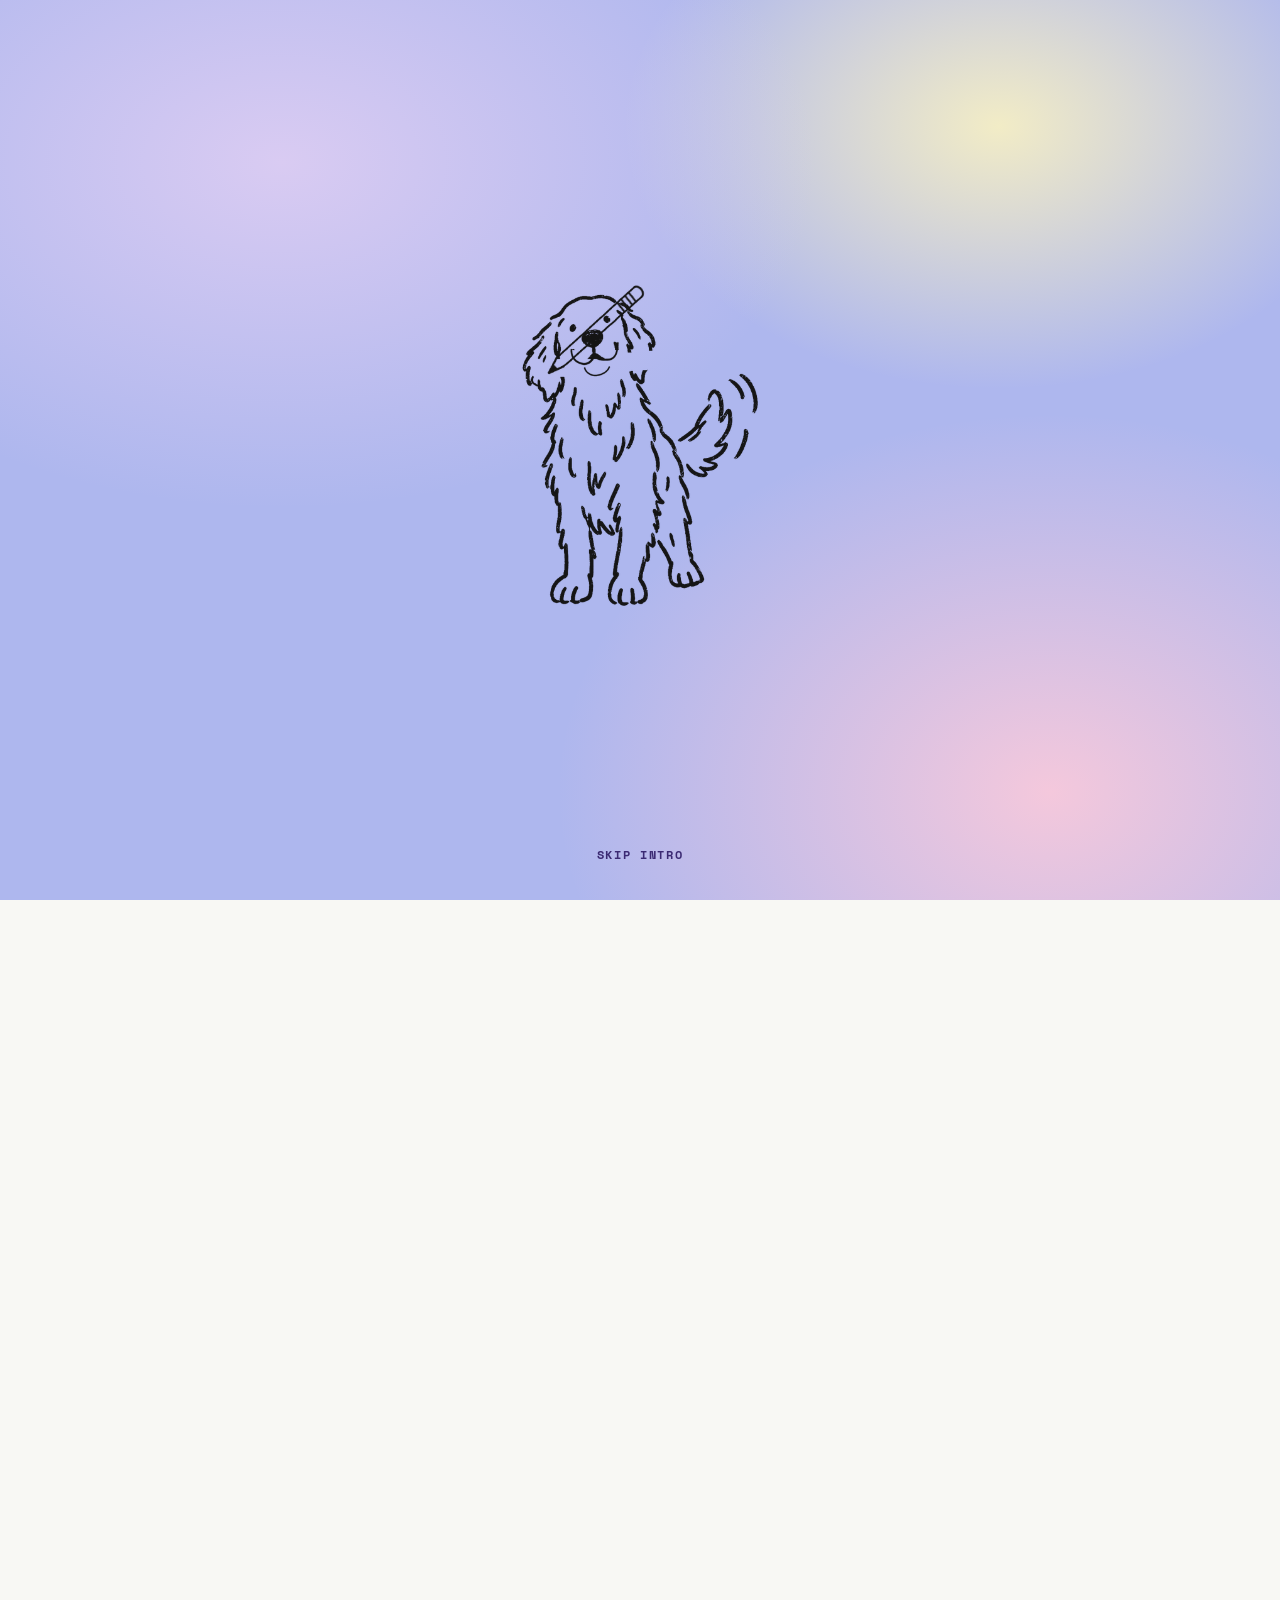
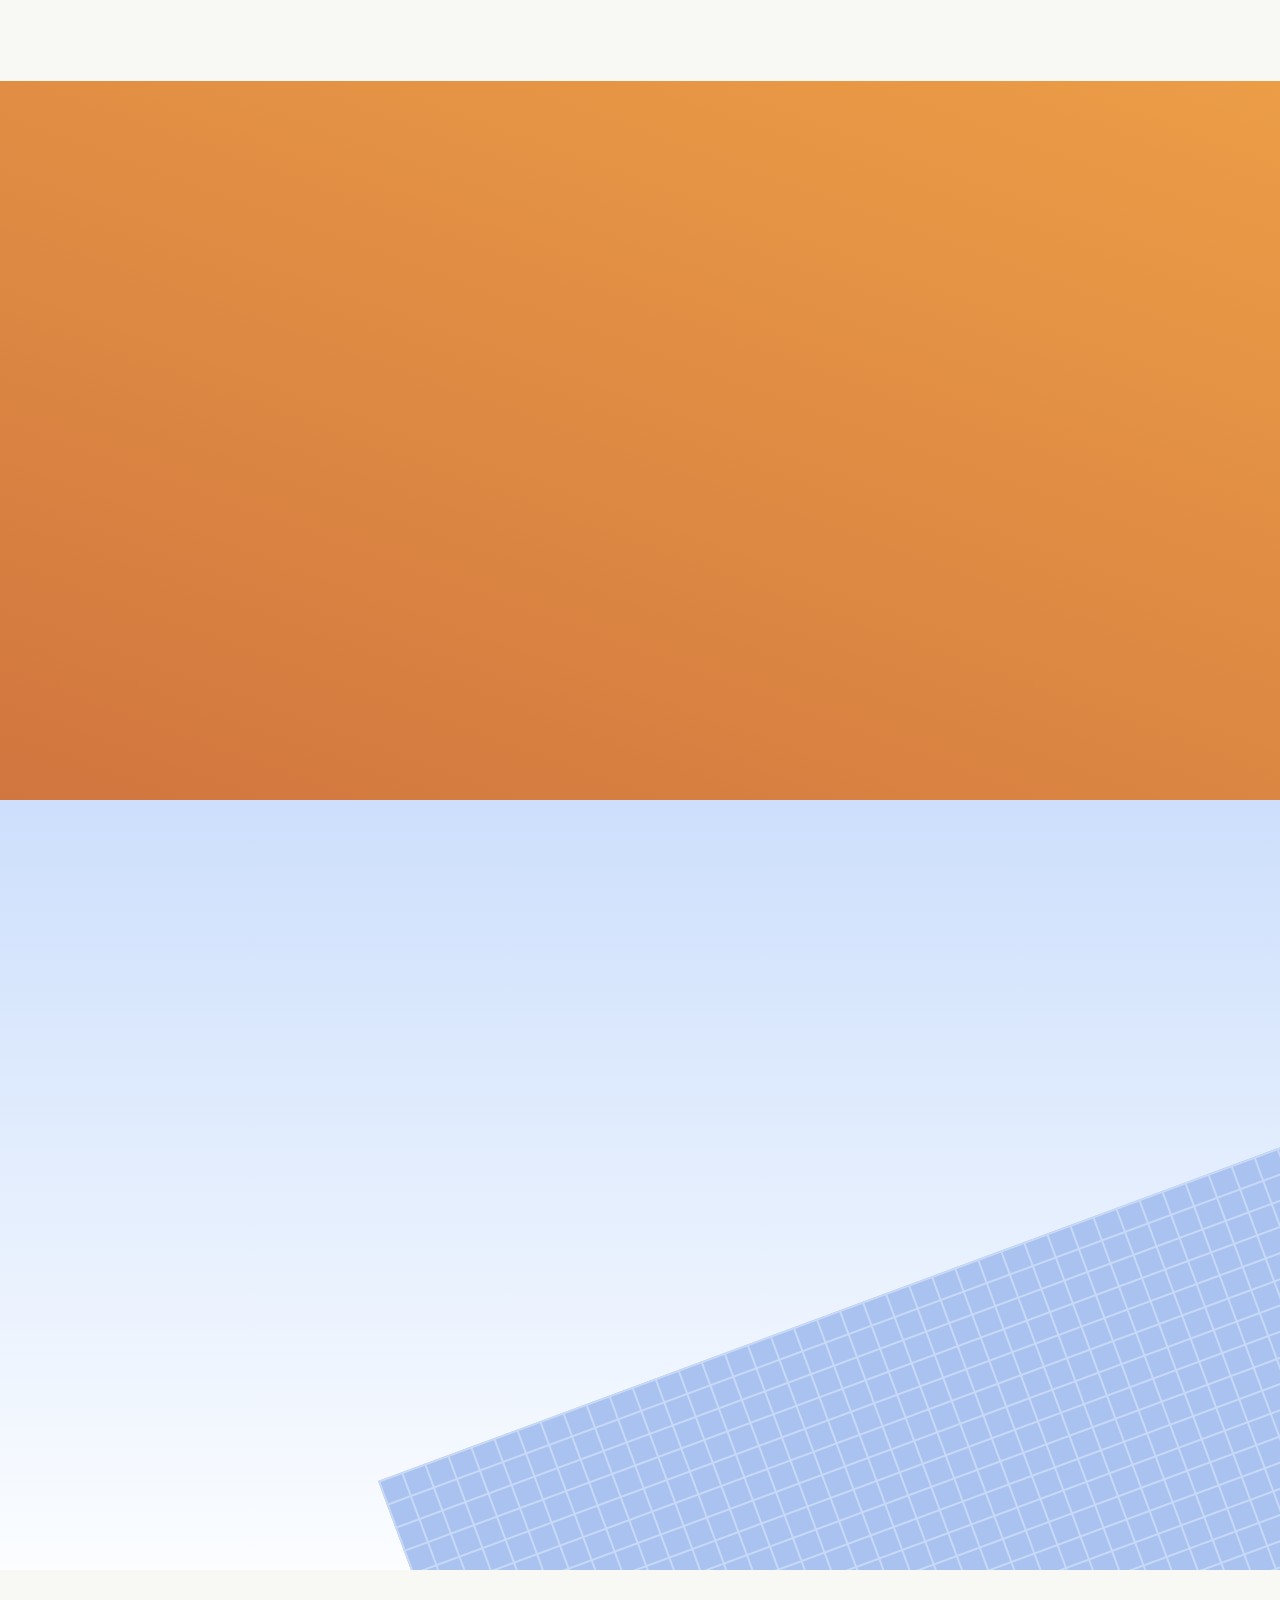
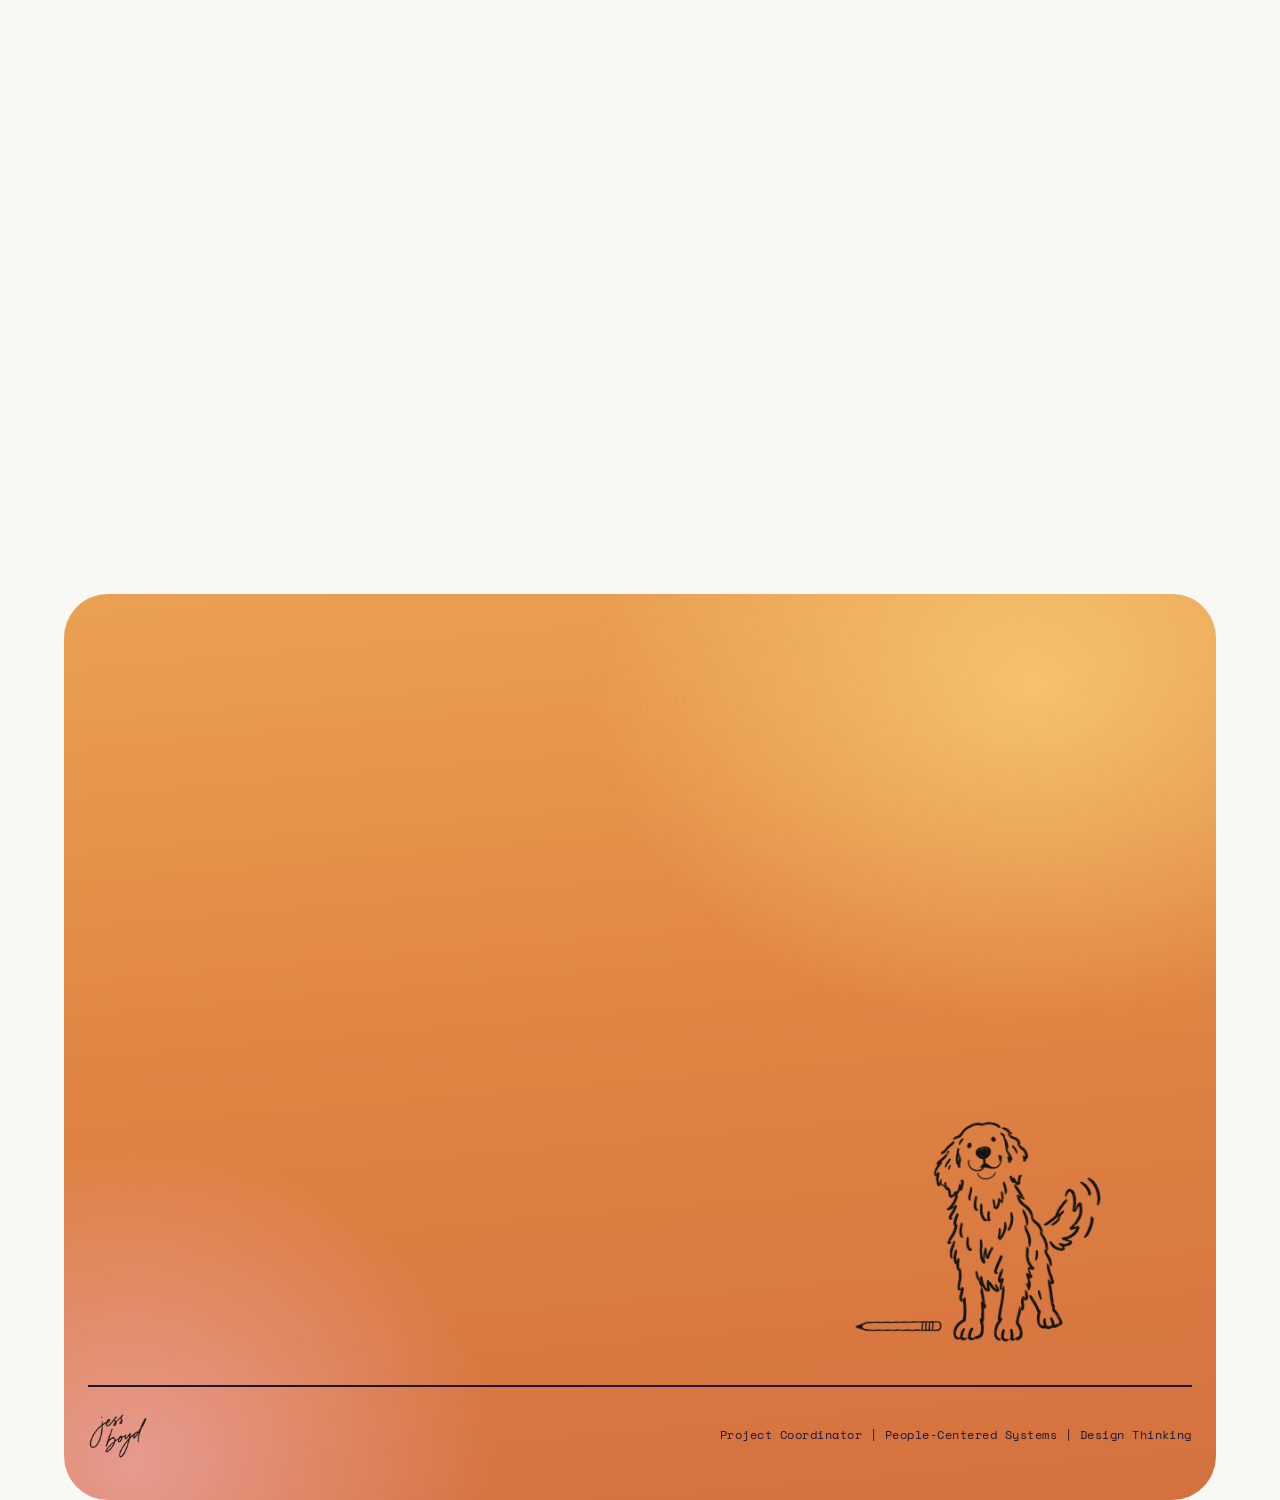
==== index.html @ db6904b9 "Use the new golden retriever drawing in the hero One transparent PNG that includes her ledge line; t" ====
<!DOCTYPE html>
<html lang="en">
<head>
<meta charset="utf-8">
<meta name="viewport" content="width=device-width, initial-scale=1, viewport-fit=cover">
<meta name="color-scheme" content="light">
<title>Jess Boyd — Project Coordinator | People-Centered Systems | Design Thinking</title>
<meta name="description" content="Jess Boyd: project coordinator with a design and photography background, studying product innovation at the University of Arkansas.">
<script>
(function () {
  var d = document.documentElement; d.classList.add('js');
  var seen = false, rm = false, force = /[?&#]intro/.test(location.search + location.hash);
  try { seen = !!localStorage.getItem('jb_intro_seen_v6'); } catch (e) {}
  try { rm = window.matchMedia('(prefers-reduced-motion: reduce)').matches; } catch (e) {}
  if ((!seen || force) && !rm) d.classList.add('intro-on');
})();
</script>
<link rel="icon" type="image/png" href="assets/img/favicon.png">
<link rel="preconnect" href="https://fonts.googleapis.com">
<link rel="preconnect" href="https://fonts.gstatic.com" crossorigin>
<link href="https://fonts.googleapis.com/css2?family=Figtree:wght@400;500;600;700;800&family=Instrument+Serif:ital@0;1&family=Nothing+You+Could+Do&family=Space+Mono:wght@400;700&display=swap" rel="stylesheet">
<!-- Styles: one file per section, plus shared base/effects/dog. Order matters (base first). -->
<link rel="stylesheet" href="css/base.css">
<link rel="stylesheet" href="css/effects.css">
<link rel="stylesheet" href="css/dog.css">
<link rel="stylesheet" href="css/opening.css">
<link rel="stylesheet" href="css/header.css">
<link rel="stylesheet" href="css/hero.css">
<link rel="stylesheet" href="css/about.css">
<link rel="stylesheet" href="css/quote.css">
<link rel="stylesheet" href="css/experience.css">
<link rel="stylesheet" href="css/skills.css">
<link rel="stylesheet" href="css/connect.css">
</head>
<body>
<a class="skiplink" href="#main">Skip to main content</a>
<svg width="0" height="0" style="position:absolute" aria-hidden="true" focusable="false"><filter id="rough" x="-5%" y="-5%" width="110%" height="110%"><feTurbulence type="fractalNoise" baseFrequency=".035" numOctaves="2" seed="4" result="t"/><feDisplacementMap in="SourceGraphic" in2="t" scale="2"/></filter></svg>

<!-- OPENING SEQUENCE (dog + signature) — css/opening.css · js/opening.js -->
<div id="intro" aria-hidden="true">
  <div class="stage" id="stage">
    <div class="dogstack" id="introDog">
      <img data-a="base" alt=""><img data-a="tail" class="tail" alt=""><img data-a="marks" class="marks" alt="">
      <img data-a="pencil" class="dogpen" id="dogPen" alt="">
    </div>
    <canvas id="sigc"></canvas>
  </div>
</div>
<img class="penfx fixed" id="fxPen" data-a="pencil" alt="" aria-hidden="true" style="display:none">
<button class="skip-intro" id="skipIntro" type="button">skip intro</button>

<!-- HEADER + NAV — css/header.css · js/header.js -->
<header class="site-header on-hero" id="hdr">
  <div class="wrap hin">
    <a class="logo" href="#top" aria-label="Jess Boyd, back to top"><img data-a="sig" alt="Jess Boyd"></a>
    <nav class="nav" aria-label="Primary" id="nav">
      <a class="ulh" href="#about">About</a>
      <a class="ulh" href="#experience">Experience</a>
      <a class="ulh" href="#skills">Skills</a>
      <a class="ulh" href="#connect">Connect</a>
    </nav>
    <button class="menubtn" id="menubtn" type="button" aria-expanded="false" aria-controls="menu">Menu</button>
  </div>
</header>
<nav class="menu" id="menu" aria-label="Mobile">
  <a href="#about">About</a><a href="#experience">Experience</a><a href="#skills">Skills</a><a href="#connect">Connect</a>
</nav>

<main id="main">
  <!-- ==================================================
       1.  HERO
       css/hero.css · js/hero.js
       ================================================== -->
  <section class="hero" id="top" aria-label="Introduction">
    <div class="hero-inner">
      <h1 class="hi rise" style="--d:0"><span class="l l1">Hi, I’m</span> <span class="l l2">Jess Boyd<svg class="squig" viewBox="0 0 400 46" preserveAspectRatio="none" aria-hidden="true"><path d="M4 31 C 34 27, 70 27, 110 23 S 190 19, 236 15 S 330 10, 391 7 C 396 7, 399 10, 394 13 C 336 19, 282 23, 226 27 S 120 34, 70 35 C 40 36, 14 37, 4 31 Z"/><path d="M52 41 C 92 39, 132 38, 180 35 C 183 36, 181 38, 177 39 C 132 42, 92 43, 52 43 C 47 43, 47 41, 52 41 Z"/></svg></span></h1>
      <p class="sub rise" style="--d:2">Where I’ve been, who I’m becoming &amp; the life I’m designing.</p>
      <ul class="descr rise" style="--d:3"><li>Project Coordinator</li><li>Product Innovation Student</li><li>Creative at Heart</li></ul>
    </div>
    <div class="keep" aria-hidden="true"><span class="script" data-draw>keep scrolling</span><span class="arrow" data-arrow="down"></span></div>
    <div class="peek" aria-hidden="true"><div class="peekclip"><div class="peekin" id="peekIn">
      <img class="dogbody" data-a="peek" alt=""><img class="dogtail" data-a="peek" alt="">
    </div></div></div>
  </section>

  <!-- ==================================================
       2.  ABOUT — A Little About Me
       css/about.css · js/about.js
       ================================================== -->
  <section class="about" id="about" aria-labelledby="about-h">
    <div class="about-in">
      <h2 class="reveal" id="about-h">A Little About Me</h2>
      <div class="atext reveal" style="--d:1">
        <p>I’ve built my work around helping ideas take shape—supporting projects and programs from early planning through execution, while paying close attention to how they’re experienced along the way. My background is in design, visual communication, and project coordination, with experience across academic, nonprofit, and professional settings. I bring a <span class="hl" data-draw>calm, steady approach</span> to moving pieces, holding timelines, communication, and details.</p>
      </div>
      <dl class="facts reveal" style="--d:2">
        <div><dt>Home</dt><dd>Louisiana roots → Northwest Arkansas</dd></div>
        <div><dt>Creative at heart</dt><dd>design • photography • making things</dd></div>
        <div><dt>Current work</dt><dd>Project Coordinator, Milestone Leadership<br>M.S. in Product Innovation, University of Arkansas</dd></div>
        <div><dt>Fun fact</dt><dd>I really enjoy thriller and crime podcasts,<br>books and shows.</dd></div>
      </dl>
      <div class="cluster reveal" id="cluster" style="--d:3">
        <figure class="pol portrait"><img data-a="portrait" alt="Jess smiling outdoors in a teal top, with green trees blurred behind"><figcaption>jess</figcaption></figure>
        <figure class="pol canoe"><img data-a="canoe" alt="Jess smiling from a canoe on a green river beneath a bluff"><figcaption>probably somewhere<br>sunny :)</figcaption></figure>
        <figure class="pol dogs"><img data-a="dogs" alt="Two golden retrievers resting in a doorway"><figcaption>Penny + Obi</figcaption></figure>
      </div>
    </div>
  </section>

  <!-- ==================================================
       3.  THE QUOTE (orange, with doodles)
       css/quote.css · doodles draw in via js/effects.js
       ================================================== -->
  <section class="quote" aria-label="The common thread">
    <p class="reveal">I love taking an <span class="dd dd-idea">idea<svg class="mark" viewBox="0 0 168 91" preserveAspectRatio="none" aria-hidden="true" data-draw><path pathLength="1" d="M82 1 C 45 3 4 24 2 63 C 1 85 25 91 62 90 C 108 89 160 71 166 44 C 169 24 140 6 88 6"/></svg></span> and turning it into something that makes an <span class="dd dd-exp">experience<svg class="mark" viewBox="0 0 320 14" preserveAspectRatio="none" aria-hidden="true" data-draw><path pathLength="1" d="M2 9 C 90 2 210 1 318 4"/></svg></span> <span class="dd dd-bet">better<svg class="mark" viewBox="0 0 266 24" preserveAspectRatio="none" aria-hidden="true" data-draw><path pathLength="1" d="M1 21 C 3 15 30 11 100 6 C 150 2 210 -1 265 8"/></svg></span> for someone.</p>
  </section>

  <!-- ==================================================
       4.  WORK EXPERIENCE (notebook + education sticky note)
       css/experience.css · no script
       ================================================== -->
  <section class="work" id="experience" aria-labelledby="exp-h">
    <div class="work-in">
      <div class="gridpanel" aria-hidden="true"></div>
      <div class="notebook reveal">
        <span class="rings" aria-hidden="true"></span>
        <h2 id="exp-h">Work Experience</h2>
        <ol class="roles">
          <li><svg class="star" viewBox="0 0 60 60" aria-hidden="true" style="--r:-6deg"><path d="M30 6 L36 22 L54 24 L40 35 L45 52 L30 43 L15 52 L20 35 L6 24 L24 22 Z"/></svg><div><h3>Project Coordinator</h3><p>Milestone Leadership | Feb 2026 — Present</p></div></li>
          <li><svg class="star" viewBox="0 0 60 60" aria-hidden="true" style="--r:8deg"><path d="M31 5 L35 23 L55 25 L39 36 L46 53 L29 42 L13 52 L21 35 L5 23 L25 22 Z"/></svg><div><h3>Graduate Assistant – Program Support (Esports)</h3><p>John Brown University Athletics | Aug 2025 – Jan 2026</p></div></li>
          <li><svg class="star" viewBox="0 0 60 60" aria-hidden="true" style="--r:-3deg"><path d="M30 7 L37 21 L53 26 L41 38 L44 54 L29 44 L15 53 L19 36 L6 25 L23 23 Z"/></svg><div><h3>Design &amp; Communications Specialist</h3><p>Graham Group | Jan 2024 — Aug 2025</p></div></li>
          <li><svg class="star" viewBox="0 0 60 60" aria-hidden="true" style="--r:7deg"><path d="M30 6 L36 22 L54 24 L40 35 L45 52 L30 43 L15 52 L20 35 L6 24 L24 22 Z"/></svg><div><h3>Communications &amp; Program Support Associate</h3><p>Cole Lusby Marketing (Remote) | Mar 2020 – Sep 2022</p></div></li>
          <li><svg class="star" viewBox="0 0 60 60" aria-hidden="true" style="--r:-8deg"><path d="M31 5 L35 23 L55 25 L39 36 L46 53 L29 42 L13 52 L21 35 L5 23 L25 22 Z"/></svg><div><h3>Freelance Creative Coordinator - Design &amp; Photo</h3><p>Self-Employed | 2017 – Present</p></div></li>
        </ol>
        <a class="resume" href="assets/Jess-Boyd-Resume.pdf" download="Jess-Boyd-Resume.pdf">
          <svg viewBox="0 0 48 44" aria-hidden="true" focusable="false"><path class="cl" d="M13 40 C 5 40 1 34 2 28 C 3 22 8 20 12 20 C 12 11 19 4 28 4 C 36 4 42 10 42 18 C 46 19 48 23 47 28 C 46 34 42 40 35 40 Z"/><path class="ar" d="M24.5 16 L24.5 32 M18 27 L24.5 34 L31 27"/></svg>
          <span><b>Download Resume</b><span>For More Details &amp; Skills List</span></span>
        </a>
      </div>
      <aside class="sticky reveal" style="--d:2" aria-label="Education">
        <span class="tape" aria-hidden="true"></span>
        <h3>M.S. in Product Innovation</h3>
        <p>University of Arkansas<br>2026 — 2028</p>
        <h3>B.F.A. in Graphic Design</h3>
        <p><em>Summa Cum Laude</em><br>UL Lafayette<br>May 2019, GPA 3.94</p>
      </aside>
    </div>
  </section>

  <!-- ==================================================
       5.  SKILLS
       css/skills.css · no script
       ================================================== -->
  <section class="spread skills-spread" id="skills" aria-labelledby="skills-h">
    <div class="wrap">
      <h2 id="skills-h" class="reveal">Skills</h2>
      <div class="skills reveal" style="--d:1">
        <div><h3>Systems &amp; Project Coordination</h3><ul><li>Planning, logistics &amp; implementation</li><li>Participant &amp; stakeholder communication</li><li>Documentation &amp; follow-through</li><li>Data tracking &amp; program support</li></ul></div>
        <div><h3>Design &amp; Implementation</h3><ul><li>Visual communication and layout</li><li>Turning ideas into usable outcomes</li><li>Balancing creativity with practicality</li><li>Detail and consistency across work</li></ul></div>
        <div><h3>Communication &amp; Workflow</h3><ul><li>Proactive communication around timelines, expectations, and needs</li><li>Clear internal and external communication</li><li>Cross-functional coordination</li><li>Simplifying complex information</li><li>Flexible, self-directed workflow with strong time management</li></ul></div>
        <div><h3>Visual Communication &amp; Tools</h3><ul><li>Adobe Creative Suite, Canva</li><li>Microsoft Office</li><li>Google Workspace</li><li>File organization &amp; asset management</li></ul></div>
      </div>
    </div>
  </section>

  <!-- ==================================================
       6.  CONNECT (email, LinkedIn, footer)
       css/connect.css · js/connect.js
       ================================================== -->
  <section class="connect" id="connect" aria-labelledby="connect-h">
    <div class="wrap">
      <h2 class="ch reveal" id="connect-h"><span>Let’s</span><span>connect.</span></h2>
      <p class="cline reveal" style="--d:1">Say hello by email or find me on LinkedIn.</p>
      <div class="links reveal" style="--d:2">
        <a class="clink" href="mailto:connect.jessboyd@gmail.com">Email me <span class="ar" aria-hidden="true">↗</span></a>
        <a class="clink" href="https://www.linkedin.com/in/jessica-b-238604137/" target="_blank" rel="noopener noreferrer">LinkedIn <span class="ar" aria-hidden="true">↗</span><span class="sr"> (opens in a new tab)</span></a>
      </div>
      <p class="addr mono reveal" style="--d:3">connect.jessboyd@gmail.com</p>
      <div class="cdog"><div class="dogstack" id="connectDog" role="img" aria-label="Hand-drawn golden retriever"><img data-a="base" alt=""><img data-a="tail" class="tail" alt=""><img data-a="marks" class="marks" alt=""></div><img class="floorpen" data-a="pencil" alt="" aria-hidden="true"></div>
      <div class="sitefoot">
        <img data-a="sig" alt="Jess Boyd">
        <span class="mono">Project Coordinator | People-Centered Systems | Design Thinking</span>
      </div>
    </div>
  </section>
</main>

<!-- Scripts: data first, then core, then one file per section. Order matters. Plain scripts (no build step). -->
<script src="js/data/images.js"></script>
<script src="js/data/signature-path.js"></script>
<script src="js/data/pencil.js"></script>
<script src="js/core.js"></script>
<script src="js/effects.js"></script>
<script src="js/header.js"></script>
<script src="js/hero.js"></script>
<script src="js/about.js"></script>
<script src="js/connect.js"></script>
<script src="js/opening.js"></script>
<script src="js/init.js"></script>
</body>
</html>
---- css/base.css ----
/* ==========================================================
   BASE
   Design tokens (colors, fonts), page reset, layout helpers. Loaded first.
   ========================================================== */
:root {
  --cream: #F8F8F4; --ink: #1E1636; --muted: #574F6E;
  --plum: #3B2A73; --peri: #5B68AB; --lilac: #827AC9; --peri-soft: #AEB7EE; --violet: #6A4FC4; --lav: #E3C6E6; --pink: #F3B8CF; --pink-soft: #EBC9E8;
  --yellow: #E8D948; --orange: #DB7A3E; --orange-deep: #C9622A;
  --serif: "Instrument Serif", "Iowan Old Style", Georgia, serif;
  --sans: "Figtree", "Helvetica Neue", Arial, sans-serif;
  --mono: "Space Mono", "Courier New", monospace;
  --script: "Nothing You Could Do", "Bradley Hand", "Segoe Print", cursive;
  --bar: 4.6rem;
  /* one "design pixel": the Figma frames are 1016px wide, so 1 unit = 1/1016 of the page width (capped at 1600px). Used by the hero, about, quote and work-experience layouts. */
  --gpx: min(.098425vw, 1.5748px);
  box-sizing: border-box;
  padding-top: env(safe-area-inset-top, 0px);
  padding-bottom: env(safe-area-inset-bottom, 0px);
}
html { scroll-padding-top: calc(5rem + env(safe-area-inset-top, 0px)); scroll-behavior: smooth; background: var(--cream); color-scheme: light; }
html.intro-on { overflow: hidden; }
* { box-sizing: border-box; }
body { margin: 0; background: var(--cream); color: var(--ink); font-family: var(--sans); font-size: 1.0625rem; line-height: 1.65; -webkit-font-smoothing: antialiased; overflow-x: clip; }
body::before { content: ""; position: fixed; inset: 0; z-index: 90; pointer-events: none; opacity: .1; mix-blend-mode: multiply;
  background-image: url("data:image/svg+xml;utf8,<svg xmlns='http://www.w3.org/2000/svg' width='240' height='240'><filter id='n'><feTurbulence type='fractalNoise' baseFrequency='.9' numOctaves='2' stitchTiles='stitch'/><feColorMatrix values='0 0 0 0 .3  0 0 0 0 .25  0 0 0 0 .2  0 0 0 .5 0'/></filter><rect width='100%' height='100%' filter='url(%23n)'/></svg>"); }
a { color: inherit; }
button { font: inherit; color: inherit; }
:focus-visible { outline: 3px solid var(--violet); outline-offset: 3px; border-radius: 3px; }
.hero :focus-visible, .connect :focus-visible { outline-color: #fff; }
.spread { padding-block: clamp(4.5rem, 10vw, 8.5rem); position: relative; }
.wrap { width: min(100% - 3rem, 72rem); margin-inline: auto; position: relative; }
.mono { font-family: var(--mono); font-size: .78rem; letter-spacing: .04em; }
.label { font-family: var(--mono); font-size: .74rem; letter-spacing: .12em; text-transform: uppercase; font-weight: 700; color: var(--muted); }
.display { font-family: var(--serif); font-weight: 400; letter-spacing: -.03em; line-height: .9; font-size: clamp(3.2rem, 10vw, 9rem); margin: 0; }
.sr { position: absolute; width: 1px; height: 1px; overflow: hidden; clip: rect(0 0 0 0); white-space: nowrap; }
.skiplink { position: absolute; left: -999px; top: 0; background: var(--ink); color: var(--cream); padding: .7rem 1rem; z-index: 300; }
.skiplink:focus { left: 0; }
.ulh { background: linear-gradient(currentColor, currentColor) 0 100% / 0% 2px no-repeat; transition: background-size .3s ease; text-decoration: none; padding-bottom: 3px; }
.ulh:hover, .ulh:focus-visible, .ulh[aria-current="true"] { background-size: 100% 2px; }

@media (max-width: 720px) {
  .wrap { width: min(100% - 2.5rem, 72rem); }
}
@media (prefers-reduced-motion: reduce) {
  html { scroll-behavior: auto; }
}
---- css/effects.css ----
/* ==========================================================
   SHARED EFFECTS
   Hand-drawn marks, handwritten notes, highlighter, stars, scroll-reveal. Used by several sections.
   ========================================================== */
.mark, .arrow { filter: url(#rough); }
.mark path, .arrow path { fill: none; stroke: currentColor; stroke-linecap: round; stroke-linejoin: round; stroke-dasharray: 1; stroke-dashoffset: 1; transition: stroke-dashoffset 1s cubic-bezier(.5,.1,.2,1); transition-delay: calc(var(--i, 0) * .2s + var(--pd, 0ms)); }
.in path { stroke-dashoffset: 0; }
.mk { position: relative; display: inline-block; }
.mk .mark { position: absolute; pointer-events: none; overflow: visible; left: -2%; bottom: -.24em; width: 104%; height: .34em; color: #3B3550; }
.mk .mark path { stroke-width: 3; }
.mk .mark path + path { stroke-width: 1.5; }
.arrow { display: inline-block; line-height: 0; color: var(--ink); }
.arrow svg { display: block; overflow: visible; }
.script { display: inline-block; font-family: var(--script); font-size: 1.3rem; line-height: 1.25; color: var(--plum); }
.script .sc { display: inline-block; clip-path: inset(-10% 100% -20% -2%); transition: clip-path 1.4s cubic-bezier(.5,.1,.2,1) var(--pd, 0ms); }
.script.in .sc { clip-path: inset(-10% -2% -20% -2%); }
.hl { padding: .02em .22em; margin-inline: -.1em; border-radius: .3em; background: linear-gradient(var(--yellow), var(--yellow)) 0 50% / 0% 100% no-repeat; -webkit-box-decoration-break: clone; box-decoration-break: clone; transition: background-size .9s cubic-bezier(.5,.1,.2,1) .3s; }
.hl.in { background-size: 100% 100%; }
.star { display: block; overflow: visible; }
.star path { fill: var(--yellow); stroke: var(--yellow); stroke-width: 5; stroke-linejoin: round; }
.penS { position: absolute; left: 0; top: 0; pointer-events: none; opacity: 0; transition: opacity .35s; z-index: 2; }

.js .reveal { opacity: 0; transform: translateY(18px); transition: opacity .8s ease, transform .8s cubic-bezier(.2,.7,.2,1); transition-delay: calc(var(--d, 0) * 100ms); }
.js .reveal.in { opacity: 1; transform: none; }
.js .rise { opacity: 0; transform: translateY(22px); }
.js.page-ready .rise { opacity: 1; transform: none; transition: opacity 1s ease, transform 1s cubic-bezier(.2,.7,.2,1); transition-delay: calc(var(--d, 0) * 120ms); }

@media (prefers-reduced-motion: reduce) {
  .mark path, .arrow path { stroke-dashoffset: 0 !important; transition: none !important; }
  .script .sc { clip-path: none !important; transition: none !important; }
  .hl { background-size: 100% 100% !important; transition: none !important; }
  .js .reveal, .js .rise { opacity: 1 !important; transform: none !important; transition: none !important; }
  .penS { display: none; }
}
---- css/dog.css ----
/* ==========================================================
   GOLDEN RETRIEVER
   The layered dog illustration (body, tail, motion lines) and its tail wag. Used by the opening and by Connect.
   The peeking hero dog has its own rules in hero.css.
   ========================================================== */
.dogstack { position: relative; width: clamp(170px, 34vw, 240px); aspect-ratio: 382 / 503; transition: opacity .25s ease, transform .25s ease; }
.dogstack > img, .dogstack > div { position: absolute; inset: 0; width: 100%; height: 100%; display: block; }
.dogstack .tail, .dogstack .marks { transform-origin: 69% 51%; }
@keyframes wag { from { transform: rotate(-5deg); } to { transform: rotate(6deg); } }
@keyframes wagf { from { transform: rotate(-11deg); } to { transform: rotate(12deg); } }
@keyframes marks { from { opacity: .2; transform: translateX(-3px); } to { opacity: 1; transform: translateX(2px); } }
@keyframes hop { 0%,100% { transform: translateY(0); } 45% { transform: translateY(-7px) rotate(-1.5deg); } }
@keyframes fadein { to { opacity: 1; } }
.wag .tail { animation: wag .4s ease-in-out infinite alternate; }
.wag .marks { animation: marks .4s ease-in-out infinite alternate; }
.final { animation: hop .55s ease-out; }
.final .tail { animation: wagf .13s ease-in-out 5 alternate; }
.final .marks { animation: marks .13s ease-in-out 5 alternate; }

@media (prefers-reduced-motion: reduce) {
  .wag .tail, .wag .marks { animation: none !important; }
}
---- css/opening.css ----
/* ==========================================================
   OPENING SEQUENCE
   Full-screen intro: dog drops the pencil, pencil writes the signature. Plays once per visitor (add ?intro to replay).
   Script: js/opening.js
   ========================================================== */
#intro { position: fixed; inset: 0; z-index: 200; display: none; place-items: center; clip-path: inset(0 0 0 0); transition: clip-path .6s cubic-bezier(.75,0,.2,1);
  background: radial-gradient(60% 55% at 22% 18%, #D9CBF2 0%, transparent 70%), radial-gradient(55% 60% at 82% 88%, #F4C8DC 0%, transparent 70%), radial-gradient(45% 45% at 78% 14%, #F2ECC6 0%, transparent 65%), #AEB7EE; }
.intro-on #intro { display: grid; }
#intro.exit { clip-path: inset(0 0 100% 0); }
.stage { position: relative; display: grid; place-items: center; width: 100%; }
.stage > .dogstack, .stage > canvas { grid-area: 1 / 1; }
#intro .dogstack.out { opacity: 0; transform: scale(.94); }
#sigc { display: block; opacity: 0; }
#sigc.on { opacity: 1; }
.penfx { position: absolute; left: 0; top: 0; pointer-events: none; }
.penfx.fixed { position: fixed; z-index: 210; }
.dogpen { position: absolute; }
.skip-intro { position: fixed; z-index: 220; left: 50%; bottom: calc(1.5rem + env(safe-area-inset-bottom, 0px)); transform: translateX(-50%); background: none; border: 0; font-family: var(--mono); font-size: .74rem; letter-spacing: .14em; text-transform: uppercase; font-weight: 700; color: var(--plum); cursor: pointer; display: none; padding: .7rem 1rem; opacity: 0; animation: fadein .4s ease 1s forwards; }
.intro-on .skip-intro { display: block; }
.skip-intro:hover { text-decoration: underline; }
---- css/header.css ----
/* ==========================================================
   HEADER + NAVIGATION
   Fixed header, desktop nav, mobile menu. Script: js/header.js
   ========================================================== */
.site-header { position: fixed; top: 0; left: 0; right: 0; z-index: 80; padding-top: env(safe-area-inset-top, 0px); transition: background .3s, box-shadow .3s; }
.site-header.solid { background: color-mix(in srgb, var(--cream) 94%, transparent); backdrop-filter: blur(8px); box-shadow: 0 1px 0 rgba(30,22,54,.16); }
.site-header { --logo-h: clamp(50px, calc(100 * var(--gpx)), 150px); --logo-top: clamp(.4rem, calc(24 * var(--gpx)), 3.4rem); }
.site-header.solid { --logo-h: 50px; --logo-top: calc((4.5rem - 50px) / 2); }
.hin { display: flex; align-items: center; justify-content: flex-end; height: 4.5rem; gap: 1rem; }
/* the signature sits centered, large over the hero and shrinking to a small mark once the header turns solid */
.logo { position: absolute; left: 50%; top: var(--logo-top); translate: -50% 0; display: block; line-height: 0; transition: top .3s ease; }
.logo img { height: var(--logo-h); width: auto; transition: filter .3s, height .3s ease; }
.nav { display: flex; gap: 1.6rem; align-items: center; }
.nav a { font-weight: 600; font-size: .95rem; }
.menubtn { display: none; background: none; border: 2px solid var(--ink); padding: .5rem 1rem; font-weight: 700; font-size: .9rem; cursor: pointer; }
.site-header.on-hero:not(.solid) .logo img { filter: invert(1); }
.site-header.on-hero:not(.solid) .nav a, .site-header.on-hero:not(.solid) .menubtn { color: #fff; border-color: #fff; }
.menu { position: fixed; inset: 0; z-index: 70; background: var(--cream); padding: 6rem 1.5rem 2rem; display: none; flex-direction: column; gap: .4rem; }
.menu.open { display: flex; }
.menu a { font-family: var(--serif); font-size: 2.6rem; line-height: 1.25; text-decoration: none; }

@media (max-width: 760px) {
  .nav { display: none; }
  .menubtn { display: block; }
}
---- css/hero.css ----
/* ==========================================================
   1. HERO
   Flat purple title screen, headline, squiggle, and the dog that peeks over the fold and rests on a ledge line
   at the bottom edge (its paws hang over into the About section). Section: #top   Script: js/hero.js
   Sizes marked "gpx" come from the 1016px-wide design frame (see --gpx in base.css).
   ========================================================== */
.hero { --dw: clamp(15rem, calc(333 * var(--gpx)), 36rem); --dh: calc(var(--dw) * .98); position: relative; z-index: 5; min-height: 100vh; min-height: 100svh; color: #fff; display: flex; flex-direction: column;
  background: #6A63A4; }
.hero-inner { position: relative; z-index: 3; flex: 1; display: flex; flex-direction: column; width: 100%; padding: clamp(7.4rem, calc(104 * var(--gpx)), 15rem) clamp(1.25rem, 5vw, 4.5rem) 2.5rem clamp(1.5rem, calc(116 * var(--gpx)), 12rem); }
h1.hi { margin: 0; font-family: var(--serif); font-weight: 400; color: #E5C4E2; font-size: calc(151 * var(--gpx)); line-height: .78; letter-spacing: -.01em; max-width: 4.7em; }
h1.hi .l { display: inline-block; white-space: nowrap; }
h1.hi .l2 { position: relative; }
.squig { position: absolute; left: 5.4%; bottom: -.2em; width: 64%; height: .2em; overflow: visible; color: #E5C4E2; filter: url(#rough); pointer-events: none; clip-path: inset(-25% 100% -25% 0); transition: clip-path 1.05s cubic-bezier(.5,.1,.2,1) .8s; }
.squig path { fill: currentColor; }
.page-ready .squig { clip-path: inset(-25% -2% -25% 0); }
.sub { margin: calc(46 * var(--gpx)) 0 0; max-width: 17em; font-weight: 600; font-size: max(1.15rem, calc(20.3 * var(--gpx))); line-height: 1.18; letter-spacing: 0; }
.descr { list-style: none; margin: calc(14 * var(--gpx)) 0 0; padding: 0; font-size: max(.85rem, calc(14 * var(--gpx))); letter-spacing: .02em; text-transform: uppercase; font-weight: 400; line-height: 1.6; }
.keep { position: absolute; z-index: 4; left: clamp(1.25rem, 5vw, 4.5rem); bottom: 2rem; display: flex; align-items: center; gap: .4rem; color: #fff; pointer-events: none; }
.js .keep { opacity: 0; }
.js.page-ready .keep { opacity: var(--kop, 1); transition: opacity .5s ease .9s; }
.js.page-ready .keep.moving { transition: opacity .2s; }
.keep .script, .keep .arrow { color: #fff; }
.keep .arrow path { stroke-width: 3; }
@media (min-width: 901px) { .keep { left: calc(390 * var(--gpx)); } }

/* the dog: one drawing (1000x980) that includes her ledge line. Its line sits 91% of the way down, so the box hangs
   just below the hero's bottom edge and her paws drop over into the About section. The tail and its motion lines are
   a second copy of the same image, clipped to that region, so only the tail wags. */
.peek { position: absolute; z-index: 4; bottom: calc(var(--dh) * -.089); right: clamp(2rem, calc(115 * var(--gpx)), 14rem); width: var(--dw); height: var(--dh); pointer-events: none; }
.peekclip { position: absolute; inset: 0; overflow: hidden; }
.peekin { position: absolute; inset: 0; pointer-events: auto; cursor: pointer; -webkit-tap-highlight-color: transparent; }
.js .peekin { transform: translateY(112%); }
.js.page-ready .peekin { transform: none; transition: transform .9s cubic-bezier(.2,.9,.3,1.15) .35s; }
.peekin img { position: absolute; inset: 0; width: 100%; height: 100%; display: block; user-select: none; -webkit-user-drag: none; }
.dogbody { clip-path: polygon(0 0, 100% 0, 100% 30.6%, 76% 30.6%, 76% 40.8%, 74.2% 53%, 73.5% 61.2%, 73.8% 71.4%, 79% 79.6%, 90% 81.6%, 100% 80.6%, 100% 100%, 0 100%); }
.dogtail { clip-path: polygon(76% 30.6%, 100% 30.6%, 100% 80.6%, 90% 81.6%, 79% 79.6%, 73.8% 71.4%, 73.5% 61.2%, 74.2% 53%, 76% 40.8%); transform-origin: 74% 65%; }
@keyframes pwag { from { transform: rotate(-4deg); } to { transform: rotate(5deg); } }
.peekin.wag .dogtail { animation: pwag .36s ease-in-out infinite alternate; }

@media (max-width: 900px) {
  .hero { --dw: clamp(13rem, 40vw, 24rem); }
  .hero-inner { padding-bottom: calc(var(--dh) + 3.4rem); }
  .peek { right: 7vw; }
  h1.hi { font-size: clamp(4.4rem, 16vw, 11rem); line-height: .86; }
  .sub { font-size: clamp(1.15rem, 2.6vw, 1.5rem); margin-top: 2.4rem; }
  .descr { font-size: .85rem; margin-top: 1.4rem; }
}
@media (max-width: 720px) {
  .hero { --dw: min(62vw, 24rem, 30svh); }
  .hero-inner { padding: 8.6rem 1.25rem calc(var(--dh) * .92 + 2rem); }
  h1.hi { font-size: clamp(4rem, 22vw, 9rem); }
  .peek { right: 5vw; }
}
@media (max-width: 380px) {
  .keep { display: none; }
}
@media (max-height: 560px) and (min-width: 721px) {
  .hero { --dw: clamp(11rem, 46vh, 22rem); }
  .hero-inner { padding-top: 8rem; }
  h1.hi { font-size: clamp(4rem, 14vw, 11rem); }
}
@media (prefers-reduced-motion: reduce) {
  .js .peekin, .js.page-ready .peekin { transform: none !important; transition: none !important; }
  .js .keep { opacity: 1 !important; transition: none !important; }
  .squig { clip-path: none !important; transition: none !important; }
  .peekin.wag .dogtail { animation: none !important; }
}
---- css/about.css ----
/* ==========================================================
   2. ABOUT
   "A Little About Me": paragraph, four quick facts, and a cluster of three overlapping Polaroids.
   Section: #about   Script: js/about.js
   Desktop (1000px+) follows the 1016px design frame, scaled with --gpx (see base.css).
   Below that it stacks: text first, then the photo cluster, which scales with its own width.
   ========================================================== */
.about { position: relative; padding: 0; background: var(--cream); }
.about-in { position: relative; width: min(100%, 1600px); margin-inline: auto; padding: clamp(3.5rem, calc(50 * var(--gpx)), 5.5rem) 1.5rem 4rem; }
.about h2 { margin: 0; font-family: var(--serif); font-weight: 400; font-size: clamp(3.4rem, 11vw, 6rem); line-height: .95; letter-spacing: -.01em; color: var(--lilac); }
.atext { margin-top: 1.6rem; }
.atext p { margin: 0; color: #000; font-size: 1.0625rem; line-height: 1.5; max-width: 36rem; }
.facts { margin: 2rem 0 0; display: grid; gap: 1.1rem; }
.facts dt { font-weight: 700; font-size: 1.05rem; line-height: 1.15; text-transform: uppercase; color: var(--lilac); }
.facts dd { margin: .15rem 0 0; color: #000; font-size: 1rem; line-height: 1.3; }

/* the Polaroids: every measurement is in "cluster units" (1/530 of the cluster's width), so it scales as a set */
.cluster { --px: calc(100cqw / 530); container-type: inline-size; position: relative; width: min(100%, 30rem); aspect-ratio: 530 / 490; margin: 2.5rem auto 0; }
.pol { position: absolute; margin: 0; background: #F1F1EF; box-shadow: 0 calc(3 * var(--px)) calc(12 * var(--px)) rgba(0,0,0,.16), 0 calc(1 * var(--px)) calc(3 * var(--px)) rgba(0,0,0,.14); transition: rotate .45s cubic-bezier(.3,1.4,.5,1), translate .45s cubic-bezier(.3,1.4,.5,1); }
.pol img { display: block; width: 100%; object-fit: cover; }
.pol figcaption { font-family: var(--script); color: #000; line-height: 1.15; text-align: center; }
.pol:hover, .pol.lift { rotate: 0deg !important; translate: 0 calc(-4 * var(--px)); z-index: 5 !important; }

.pol.portrait { left: calc(156 * var(--px)); top: calc(42 * var(--px)); width: calc(228 * var(--px)); padding: calc(29 * var(--px)) calc(5 * var(--px)) 0; rotate: -3.8deg; z-index: 1; }
.pol.portrait img { aspect-ratio: 218 / 253; object-position: 50% 30%; }
.pol.portrait figcaption { height: calc(58 * var(--px)); padding-top: calc(10 * var(--px)); font-size: calc(24 * var(--px)); }

.pol.canoe { left: calc(2 * var(--px)); top: calc(236 * var(--px)); width: calc(210 * var(--px)); padding: calc(10 * var(--px)); rotate: 4deg; z-index: 2; }
.pol.canoe img { aspect-ratio: 190 / 178; object-position: 50% 62%; }
.pol.canoe figcaption { position: absolute; left: calc(-6 * var(--px)); top: calc(196 * var(--px)); width: calc(160 * var(--px)); font-size: calc(17 * var(--px)); line-height: 1.5; rotate: -6deg; }

.pol.dogs { left: calc(343 * var(--px)); top: calc(242 * var(--px)); width: calc(165 * var(--px)); padding: calc(10 * var(--px)) calc(10 * var(--px)) calc(16 * var(--px)); rotate: 10deg; z-index: 3; }
.pol.dogs img { aspect-ratio: 145 / 209; object-position: 40% 50%; }
.pol.dogs figcaption { position: absolute; left: calc(22 * var(--px)); top: calc(22 * var(--px)); color: #fff; font-size: calc(19 * var(--px)); rotate: -2deg; }

@media (min-width: 1000px) {
  .about-in { min-height: calc(570 * var(--gpx)); padding: calc(52 * var(--gpx)) 0 calc(48 * var(--gpx)) calc(62 * var(--gpx)); }
  .about h2 { font-size: calc(89.3 * var(--gpx)); }
  .atext { margin-top: calc(28 * var(--gpx)); width: calc(414 * var(--gpx)); }
  .atext p { font-size: max(1rem, calc(14.5 * var(--gpx))); line-height: 1.3; max-width: none; }
  .facts { margin-top: calc(24 * var(--gpx)); width: calc(400 * var(--gpx)); gap: calc(15 * var(--gpx)); }
  .facts dt { font-size: max(1rem, calc(18.2 * var(--gpx))); }
  .facts dd { margin-top: calc(1 * var(--gpx)); font-size: max(1rem, calc(13.9 * var(--gpx))); line-height: 1.2; }
  .cluster { position: absolute; left: calc(460 * var(--gpx)); top: calc(28 * var(--gpx)); width: calc(530 * var(--gpx)); margin: 0; }
}
@media (prefers-reduced-motion: reduce) {
  .pol { transition: none; }
}
---- css/quote.css ----
/* ==========================================================
   3. THE QUOTE
   Orange gradient pause between About and Work Experience, with three yellow hand-drawn doodles
   (a circle, and two underlines) that draw in as it scrolls into view.
   Doodles are anchored to their words, so they follow the text as it re-wraps on smaller screens.
   ========================================================== */
.quote { position: relative; display: grid; place-items: center; min-height: calc(570 * var(--gpx)); padding: clamp(5rem, calc(80 * var(--gpx)), 9rem) 1.25rem;
  background: linear-gradient(200deg, #EC9D46 0%, #E18E44 40%, #D1763F 100%); }
.quote p { margin: 0; max-width: 8.8em; text-align: center; text-wrap: balance; color: #fff; font-family: var(--serif); font-weight: 400; font-size: clamp(2.7rem, calc(82.8 * var(--gpx)), 8.8rem); line-height: .84; letter-spacing: -.005em; }
.dd { position: relative; display: inline-block; }
.dd .mark { position: absolute; pointer-events: none; overflow: visible; color: #DCD046; }
.dd .mark path { stroke-width: 4.5; }
.dd-idea .mark { left: -17%; top: 0%; width: 145%; height: 133%; }
.dd-exp .mark { left: -2%; bottom: -14%; width: 112%; height: .19em; }
.dd-bet .mark { left: -28%; bottom: -40%; width: 165%; height: .3em; }
.dd .mark path { transition-duration: 1.1s; }
.dd-exp .mark path { transition-delay: .2s; }
.dd-bet .mark path { transition-delay: .4s; }

@media (max-width: 720px) {
  .quote p { font-size: clamp(2.6rem, 11.5vw, 4.4rem); line-height: .9; }
}
---- css/experience.css ----
/* ==========================================================
   4. WORK EXPERIENCE
   A spiral notebook page listing the roles (each with a star), a "Download Resume" link, a pink sticky note with
   education taped to the top right, and a tilted grid panel behind it all. Section: #experience   (no script)
   Desktop (1000px+) follows the 1016px design frame, scaled with --gpx (see base.css).
   Below that the sticky note drops under the notebook.
   ========================================================== */
.work { position: relative; overflow: hidden; padding: clamp(2.5rem, calc(48 * var(--gpx)), 4.5rem) 0 0; background: linear-gradient(180deg, #CDDFFC 0%, #FBFDFF 100%); }
.work-in { position: relative; width: min(100%, 1600px); margin-inline: auto; padding-bottom: 3rem; }

.gridpanel { position: absolute; z-index: 0; left: calc(300 * var(--gpx)); top: calc(541 * var(--gpx) - 48 * var(--gpx)); width: calc(1100 * var(--gpx)); height: calc(700 * var(--gpx)); rotate: -20.3deg; transform-origin: 0 0; background-color: #A9C2EF;
  background-image: linear-gradient(to right, #C8D9F7 calc(1.4 * var(--gpx)), transparent calc(1.4 * var(--gpx))), linear-gradient(to bottom, #C8D9F7 calc(1.4 * var(--gpx)), transparent calc(1.4 * var(--gpx))); background-size: calc(19.5 * var(--gpx)) calc(19.5 * var(--gpx)); }

.notebook { position: relative; z-index: 1; margin-left: max(2rem, calc(72 * var(--gpx))); width: min(calc(565 * var(--gpx)), calc(100% - 3rem)); min-height: calc(514 * var(--gpx)); padding: calc(20 * var(--gpx)) calc(10 * var(--gpx)) calc(26 * var(--gpx)) calc(63 * var(--gpx)); background: #FAFAFA; box-shadow: calc(6 * var(--gpx)) calc(6 * var(--gpx)) calc(22 * var(--gpx)) rgba(60,100,190,.2); }
.rings { position: absolute; left: calc(-14 * var(--gpx)); top: calc(14 * var(--gpx)); bottom: 0; width: calc(63 * var(--gpx)); background: url("data:image/svg+xml;utf8,<svg xmlns='http://www.w3.org/2000/svg' viewBox='85 11 315 223.5'><rect x='310' y='65' width='82' height='117' fill='%232C2C2C'/><g fill='none' stroke='%231c1c1c' stroke-width='9' stroke-linecap='round' stroke-linejoin='round'><path d='M312 105 C230 102 150 108 100 126 C92 132 100 140 130 141 C150 142 162 145 160 150'/><path d='M312 149 C260 148 200 150 160 156'/><path d='M100 160 C96 168 108 178 140 180 C152 181 162 184 160 188'/></g></svg>") 0 0 / 100% calc(44.7 * var(--gpx)) repeat-y; pointer-events: none; }

.notebook h2 { margin: 0; font-family: var(--serif); font-weight: 400; color: #000; font-size: calc(83.8 * var(--gpx)); line-height: 1; letter-spacing: -.005em; }
.roles { list-style: none; margin: calc(14 * var(--gpx)) 0 0; padding: 0; }
.roles li { display: flex; align-items: center; gap: calc(10 * var(--gpx)); height: calc(67 * var(--gpx)); margin-left: calc(5 * var(--gpx)); }
.roles .star { flex: none; width: calc(41 * var(--gpx)); height: calc(41 * var(--gpx)); rotate: var(--r, 0deg); }
.star { display: block; overflow: visible; }
.star path { fill: #DCD046; stroke: #DCD046; stroke-width: 5; stroke-linejoin: round; }
.roles h3 { margin: 0; color: #000; font-family: var(--sans); font-weight: 700; font-size: calc(18.8 * var(--gpx)); line-height: 1.2; white-space: nowrap; }
.roles p { margin: calc(2 * var(--gpx)) 0 0; color: #000; font-size: calc(15.2 * var(--gpx)); line-height: 1.25; }

.resume { display: flex; align-items: center; justify-content: center; gap: calc(6 * var(--gpx)); margin: calc(8 * var(--gpx)) 0 0 calc(-20 * var(--gpx)); text-decoration: none; color: #000; }
.resume svg { flex: none; width: calc(41 * var(--gpx)); height: calc(38 * var(--gpx)); }
.resume .cl { fill: var(--lilac); }
.resume .ar { fill: none; stroke: #FAFAFA; stroke-width: 3.6; stroke-linecap: round; stroke-linejoin: round; }
.resume span { display: block; line-height: 1.15; }
.resume b { display: block; color: var(--lilac); font-weight: 700; font-size: calc(18.5 * var(--gpx)); letter-spacing: 0; text-transform: uppercase; }
.resume span span { font-size: calc(15.5 * var(--gpx)); }
.resume:hover b, .resume:focus-visible b { text-decoration: underline; text-underline-offset: .15em; }

/* the pink sticky note, taped at the top right of the notebook */
.sticky { position: absolute; z-index: 2; left: calc(692 * var(--gpx)); top: calc(17 * var(--gpx)); width: calc(236 * var(--gpx)); padding: calc(52 * var(--gpx)) calc(16 * var(--gpx)) calc(22 * var(--gpx)) calc(20 * var(--gpx)); background: #F6CFD5; color: #000; rotate: 4deg; box-shadow: 0 calc(3 * var(--gpx)) calc(10 * var(--gpx)) rgba(60,60,110,.12); }
.sticky h3 { margin: 0; font-family: var(--sans); font-weight: 700; font-size: calc(17.2 * var(--gpx)); line-height: 1.2; }
.sticky p { margin: calc(3 * var(--gpx)) 0 calc(20 * var(--gpx)); font-size: calc(14.4 * var(--gpx)); line-height: 1.25; }
.sticky p:last-child { margin-bottom: 0; }
.tape { position: absolute; left: calc(66 * var(--gpx)); top: calc(-21 * var(--gpx)); width: calc(124 * var(--gpx)); height: calc(42 * var(--gpx)); background: var(--lilac); rotate: .5deg;
  clip-path: polygon(0 0, 100% 3%, 98% 10%, 100% 18%, 98% 26%, 100% 34%, 98% 42%, 100% 50%, 98% 58%, 100% 66%, 98% 74%, 100% 82%, 98% 90%, 100% 97%, 0 100%, 2% 92%, 0 84%, 2% 76%, 0 68%, 2% 60%, 0 52%, 2% 44%, 0 36%, 2% 28%, 0 20%, 2% 12%); }

/* below 1000px: no room for the two-column layout, so the note drops under the notebook.
   Type is sized in rem here so it stays readable on phones. */
@media (max-width: 999px) {
  .work { padding-top: 2.5rem; }
  .work-in { display: flex; flex-direction: column; align-items: center; padding-bottom: 3.5rem; }
  .gridpanel { left: 30%; top: auto; bottom: -8rem; width: 90rem; height: 40rem; rotate: -20.3deg; background-size: 1.2rem 1.2rem; background-image: linear-gradient(to right, #C8D9F7 1.5px, transparent 1.5px), linear-gradient(to bottom, #C8D9F7 1.5px, transparent 1.5px); }
  .notebook { margin: 0; width: min(calc(100% - 3.2rem), 40rem); min-height: 0; padding: 1.4rem 1.2rem 1.6rem 3.6rem; box-shadow: .4rem .4rem 1.4rem rgba(60,100,190,.2); }
  .rings { left: -.9rem; top: .9rem; width: 4rem; background-size: 100% 2.9rem; }
  .notebook h2 { font-size: clamp(2.9rem, 10.5vw, 5.2rem); }
  .roles { margin-top: 1rem; }
  .roles li { height: auto; min-height: 4.3rem; margin-left: 0; gap: .8rem; padding-block: .35rem; align-items: center; }
  .roles .star { width: 2.4rem; height: 2.4rem; }
  .roles h3 { font-size: 1.1rem; white-space: normal; }
  .roles p { font-size: .9rem; margin-top: .15rem; }
  .resume { margin: 1rem 0 0; }
  .resume svg { width: 2.6rem; height: 2.4rem; }
  .resume b { font-size: 1.05rem; }
  .resume span span { font-size: .9rem; }
  .sticky { position: relative; left: auto; top: auto; z-index: 2; width: min(17.5rem, calc(100% - 3.2rem)); margin-top: 3rem; align-self: flex-end; margin-right: max(1.6rem, calc(50% - 20rem)); padding: 3.2rem 1.2rem 1.4rem 1.4rem; box-shadow: 0 .2rem .8rem rgba(60,60,110,.14); }
  .sticky h3 { font-size: 1.05rem; }
  .sticky p { font-size: .92rem; margin-bottom: 1.1rem; }
  .tape { left: 34%; top: -1rem; width: 7.5rem; height: 2.4rem; }
}
@media (max-width: 480px) {
  .notebook { width: calc(100% - 2.6rem); padding-left: 3.2rem; padding-right: .9rem; }
  .rings { width: 3.6rem; }
  .sticky { margin-right: 1.3rem; }
}
---- css/skills.css ----
/* ==========================================================
   5. SKILLS
   Quiet four-column skills list. Section: #skills   (no script)
   ========================================================== */
.skills-spread { padding-top: clamp(3.5rem, 7vw, 6rem); }
.skills-spread h2 { margin: 0 0 clamp(2rem, 4vw, 3.4rem); font-family: var(--serif); font-weight: 400; font-size: clamp(2.8rem, 5.5vw, 4.8rem); line-height: .9; letter-spacing: -.03em; color: var(--peri); }
.skills { display: grid; grid-template-columns: repeat(4, 1fr); gap: 2.4rem clamp(1.4rem, 3vw, 3rem); }
.skills h3 { margin: 0 0 .9rem; font-family: var(--serif); font-style: italic; font-weight: 400; font-size: 1.55rem; line-height: 1.1; letter-spacing: -.01em; color: var(--violet); }
.skills ul { margin: 0; padding: 0; list-style: none; display: grid; gap: .55rem; }
.skills li { line-height: 1.4; font-weight: 500; }

@media (max-width: 900px) {
  .skills { grid-template-columns: 1fr 1fr; }
}
@media (max-width: 720px) {
  .skills { grid-template-columns: 1fr 1fr; }
}
@media (max-width: 560px) {
  .skills { grid-template-columns: 1fr; }
}
---- css/connect.css ----
/* ==========================================================
   7. CONNECT
   Orange closing block: email, LinkedIn, the dog by the links, footer. Section: #connect   Script: js/connect.js
   ========================================================== */
.connect { position: relative; margin-inline: var(--inset, 0px); border-radius: var(--rad, 0px); overflow: hidden; color: var(--ink); padding-block: clamp(6rem, 12vw, 10rem) 2.6rem;
  background: radial-gradient(55% 55% at 84% 10%, rgba(255,222,130,.6), transparent 70%), radial-gradient(45% 50% at 6% 96%, rgba(243,184,207,.55), transparent 70%), linear-gradient(175deg, #EAA151 0%, #DF8443 48%, #D4713F 100%); }
.connect .wrap { z-index: 1; }
.ch { margin: 0; font-family: var(--serif); font-weight: 400; color: #fff; font-size: clamp(4.4rem, 15vw, 13.5rem); line-height: .84; letter-spacing: -.035em; }
.ch span { display: block; }
.ch span + span { margin-left: .5em; }
.cline { margin: 1.6rem 0 0; max-width: 24rem; font-weight: 700; font-size: 1.2rem; line-height: 1.35; }
.links { margin-top: clamp(2rem, 4vw, 3rem); display: flex; flex-wrap: wrap; gap: .6rem 2.8rem; }
.clink { display: inline-flex; align-items: baseline; gap: .5rem; font-family: var(--serif); font-size: clamp(2.2rem, 5vw, 4rem); line-height: 1.1; letter-spacing: -.02em; text-decoration: none; background: linear-gradient(currentColor, currentColor) 0 100% / 100% 3px no-repeat; padding-bottom: .1em; transition: background-size .3s; }
.clink .ar { display: inline-block; font-family: var(--sans); font-size: .6em; transition: translate .3s cubic-bezier(.3,1.5,.5,1); }
.clink:hover, .clink:focus-visible { background-size: 100% 6px; }
.clink:hover .ar, .clink:focus-visible .ar { translate: .18em -.18em; }
.addr { margin: 1.4rem 0 0; font-weight: 700; }
.cdog { position: absolute; right: clamp(1rem, 7vw, 7rem); bottom: 7.2rem; width: clamp(120px, 14vw, 170px); z-index: 2; }
.cdog .dogstack { width: 100%; opacity: 1; }
.cdog .floorpen { position: absolute; left: -46%; bottom: 3%; width: 52%; rotate: 5deg; }
.sitefoot { margin-top: clamp(4rem, 8vw, 6rem); padding-top: 1.6rem; border-top: 2px solid var(--ink); display: flex; flex-wrap: wrap; gap: 1rem; align-items: center; justify-content: space-between; }
.sitefoot img { height: 46px; width: auto; }

@media (max-width: 900px) {
  .cdog { right: 3rem; }
}
@media (max-width: 720px) {
  .cdog { position: relative; right: auto; bottom: auto; margin: 2.5rem 0 0 auto; }
}
@media (prefers-reduced-motion: reduce) {
  .clink, .clink .ar { transition: none; }
}
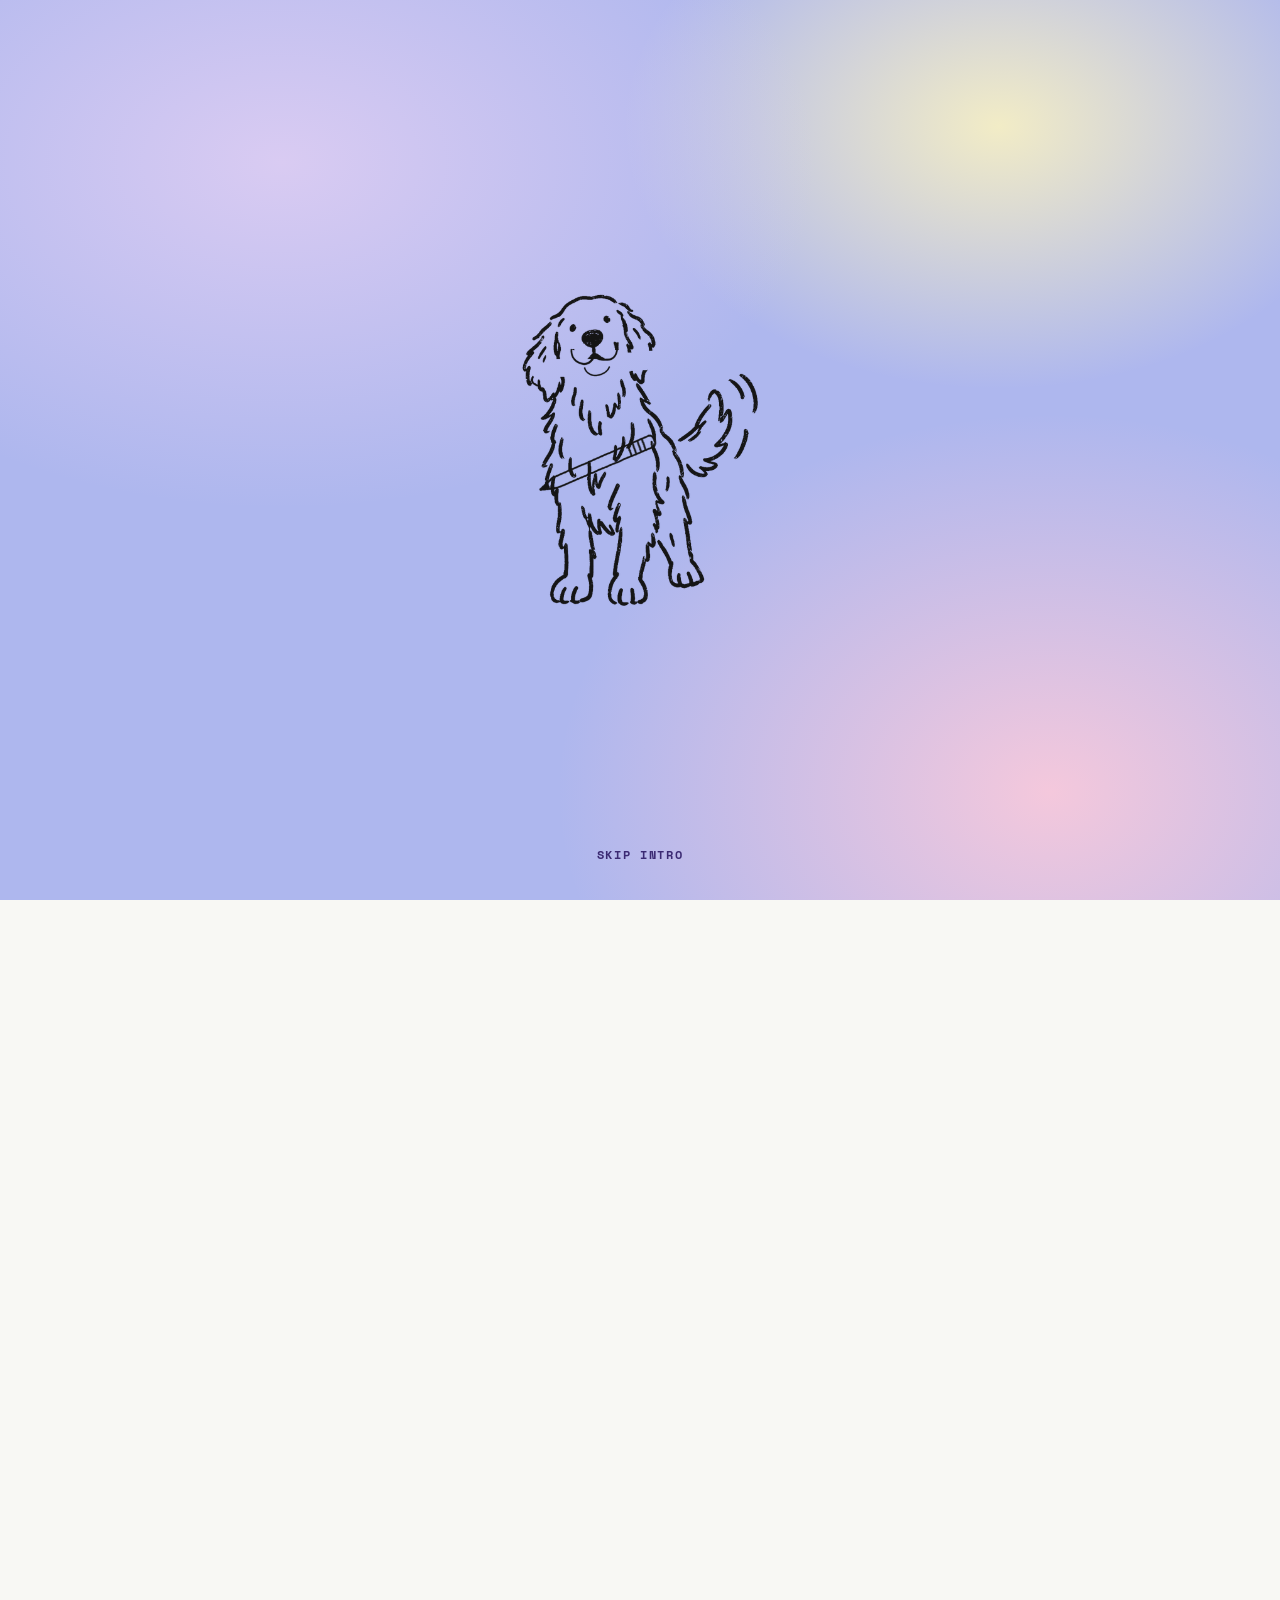
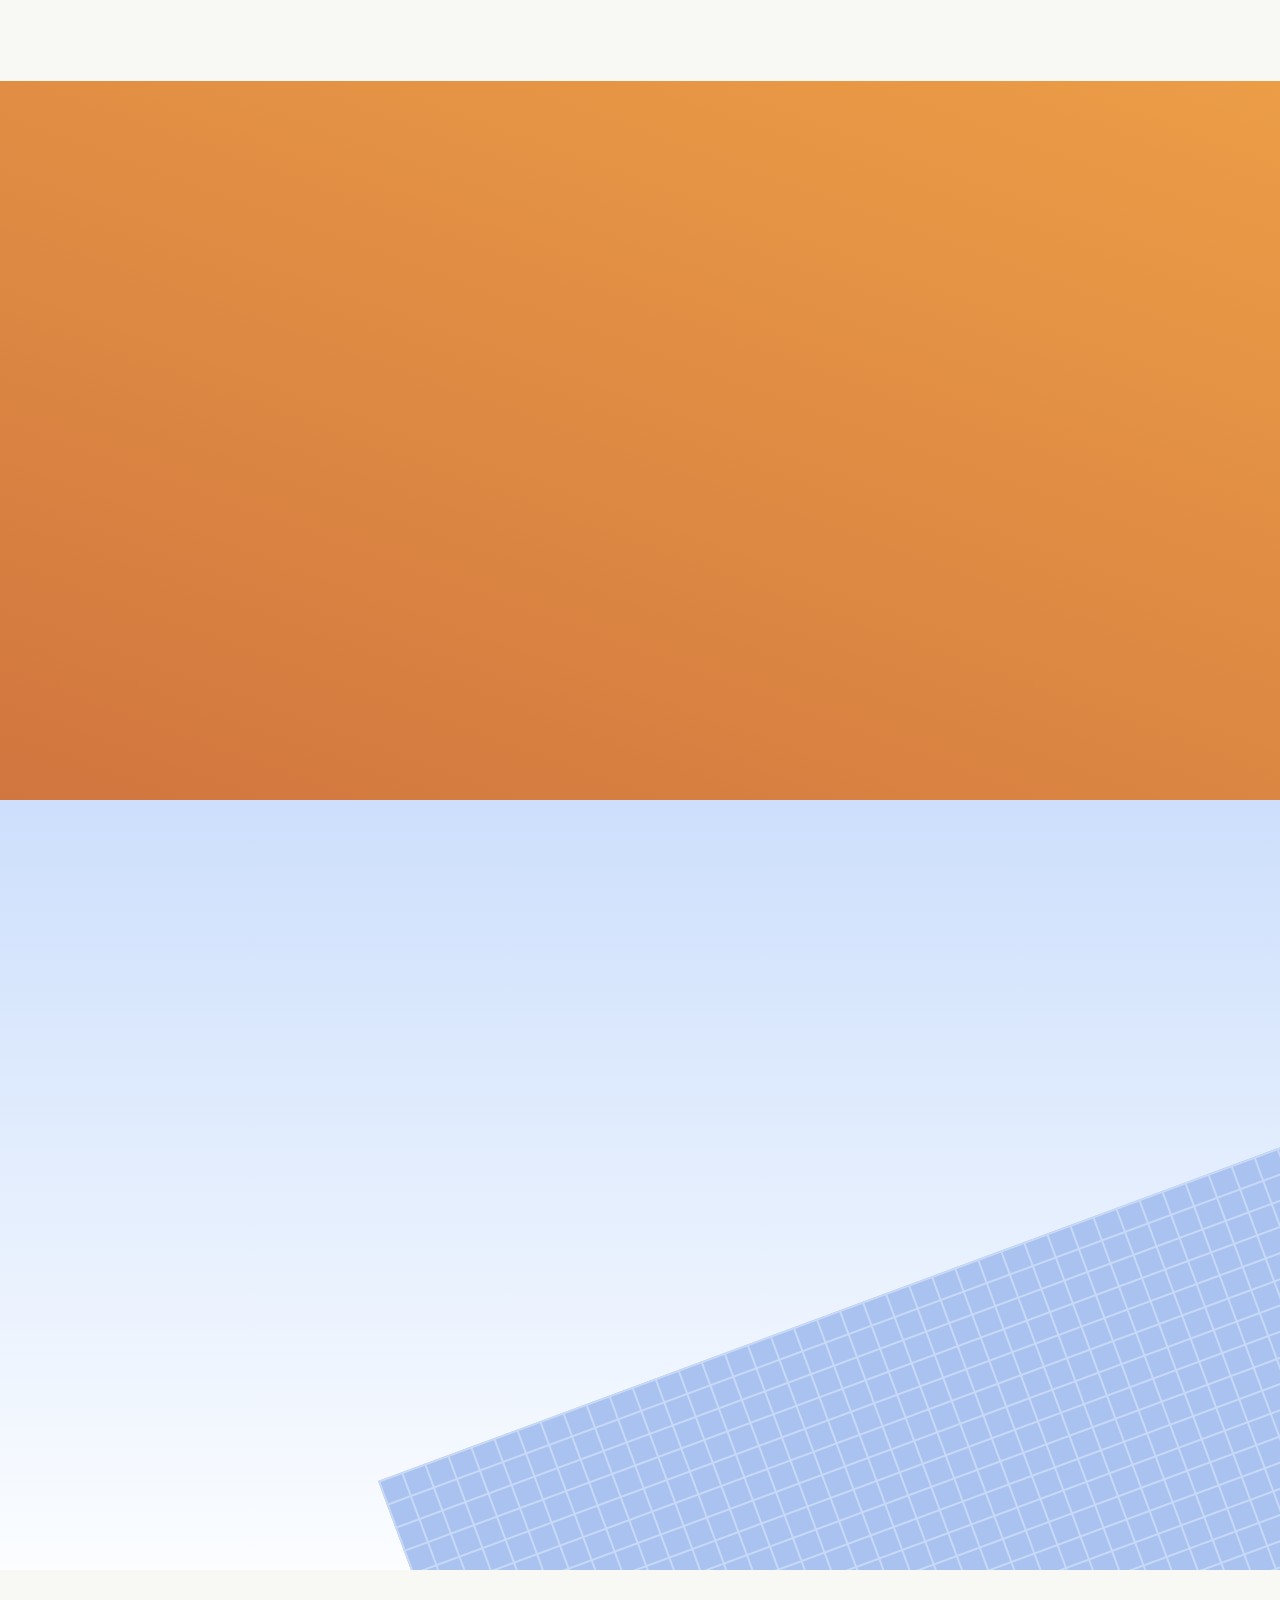
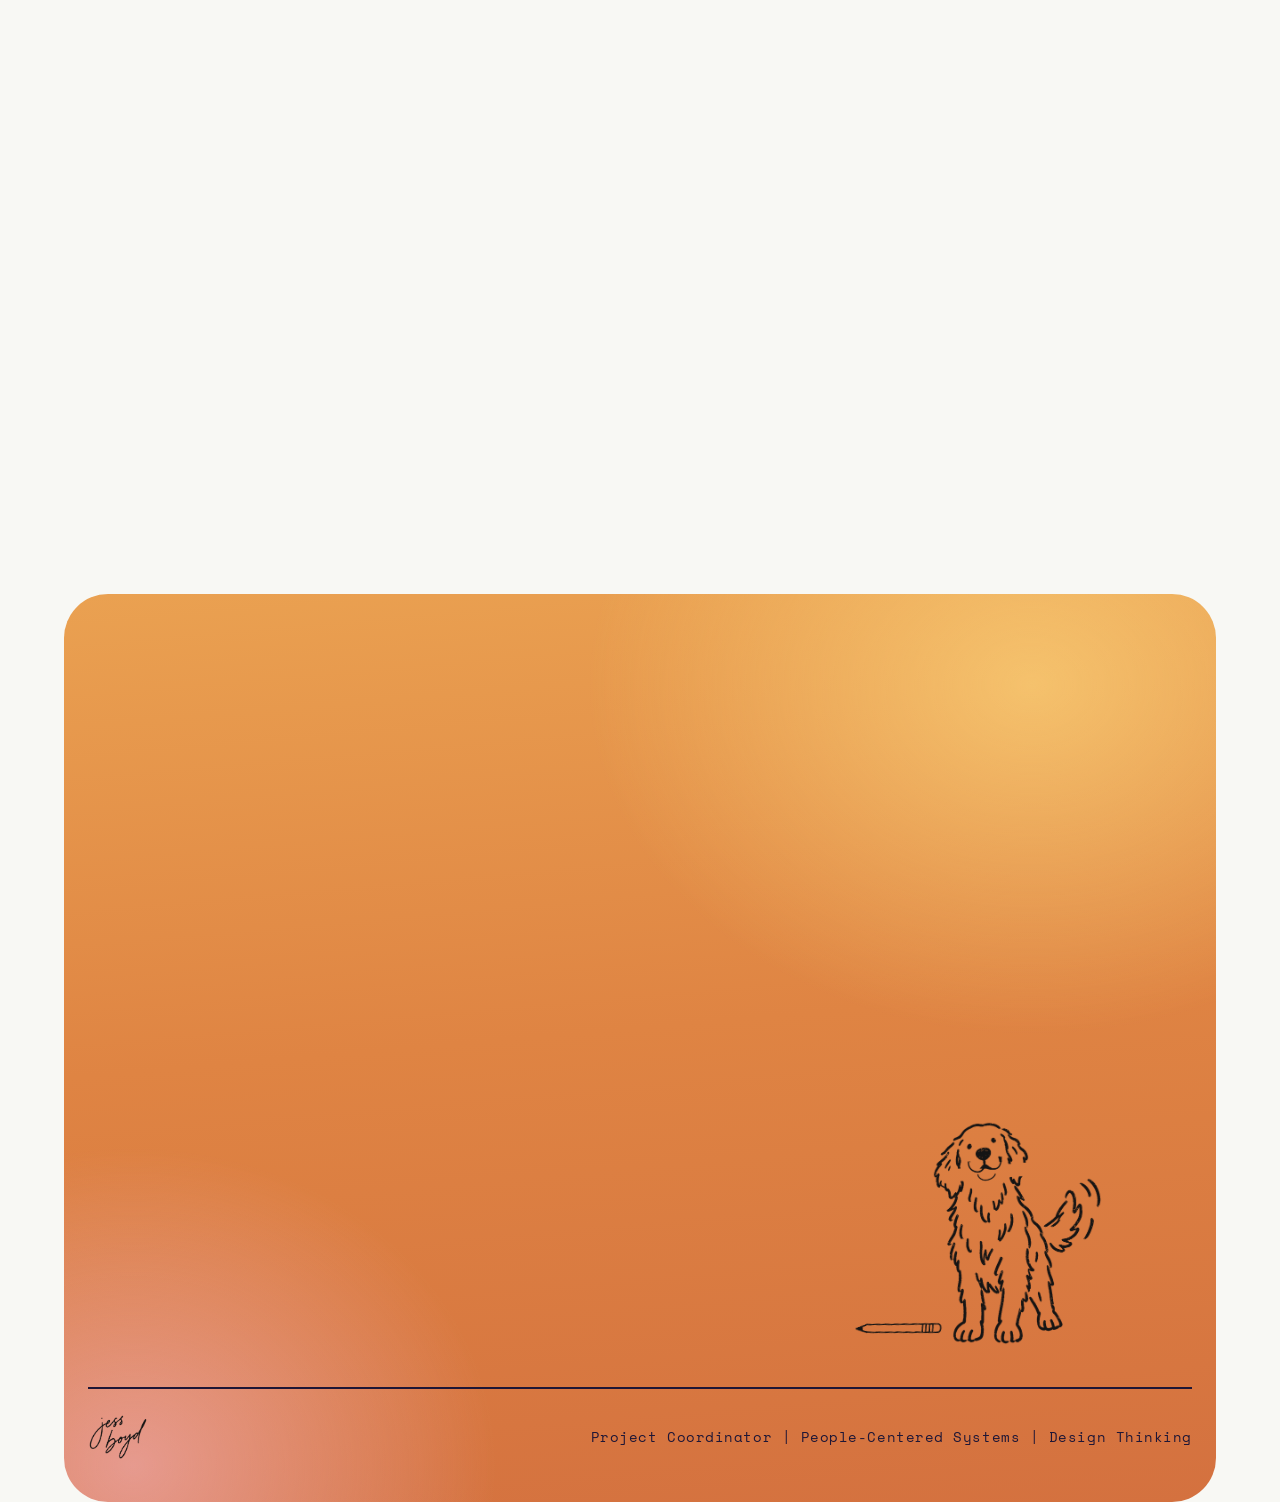
==== commit 4e723219: "Accessibility and SEO fixes Accessibility - Visible white focus ring on the nav over the purple hero" ====
--- a/index.html
+++ b/index.html
@@ -4,8 +4,17 @@
 <meta charset="utf-8">
 <meta name="viewport" content="width=device-width, initial-scale=1, viewport-fit=cover">
 <meta name="color-scheme" content="light">
-<title>Jess Boyd — Project Coordinator | People-Centered Systems | Design Thinking</title>
+<title>Jess Boyd — Project Coordinator &amp; Product Innovation Student</title>
 <meta name="description" content="Jess Boyd: project coordinator with a design and photography background, studying product innovation at the University of Arkansas.">
+<meta name="theme-color" content="#6A63A4">
+<meta property="og:type" content="website">
+<meta property="og:title" content="Jess Boyd — Project Coordinator &amp; Product Innovation Student">
+<meta property="og:description" content="Jess Boyd: project coordinator with a design and photography background, studying product innovation at the University of Arkansas.">
+<meta property="og:site_name" content="Jess Boyd">
+<meta name="twitter:card" content="summary">
+<meta name="twitter:title" content="Jess Boyd — Project Coordinator &amp; Product Innovation Student">
+<meta name="twitter:description" content="Jess Boyd: project coordinator with a design and photography background, studying product innovation at the University of Arkansas.">
+<!-- Once the site has its final address, also add: <link rel="canonical" href="https://…/">, og:url, and og:image (an absolute URL to a 1200x630 image). -->
 <script>
 (function () {
   var d = document.documentElement; d.classList.add('js');
@@ -16,6 +25,38 @@
 })();
 </script>
 <link rel="icon" type="image/png" href="assets/img/favicon.png">
+<link rel="apple-touch-icon" href="assets/img/favicon.png">
+<script type="application/ld+json">
+{
+  "@context": "https://schema.org",
+  "@type": "Person",
+  "name": "Jess Boyd",
+  "jobTitle": "Project Coordinator",
+  "description": "Jess Boyd: project coordinator with a design and photography background, studying product innovation at the University of Arkansas.",
+  "worksFor": {
+    "@type": "Organization",
+    "name": "Milestone Leadership"
+  },
+  "alumniOf": {
+    "@type": "CollegeOrUniversity",
+    "name": "University of Louisiana at Lafayette"
+  },
+  "affiliation": {
+    "@type": "CollegeOrUniversity",
+    "name": "University of Arkansas"
+  },
+  "knowsAbout": [
+    "Project coordination",
+    "Design thinking",
+    "Graphic design",
+    "Photography",
+    "Product innovation"
+  ],
+  "sameAs": [
+    "https://www.linkedin.com/in/jessica-b-238604137/"
+  ]
+}
+</script>
 <link rel="preconnect" href="https://fonts.googleapis.com">
 <link rel="preconnect" href="https://fonts.gstatic.com" crossorigin>
 <link href="https://fonts.googleapis.com/css2?family=Figtree:wght@400;500;600;700;800&family=Instrument+Serif:ital@0;1&family=Nothing+You+Could+Do&family=Space+Mono:wght@400;700&display=swap" rel="stylesheet">
@@ -40,19 +81,19 @@
 <div id="intro" aria-hidden="true">
   <div class="stage" id="stage">
     <div class="dogstack" id="introDog">
-      <img data-a="base" alt=""><img data-a="tail" class="tail" alt=""><img data-a="marks" class="marks" alt="">
-      <img data-a="pencil" class="dogpen" id="dogPen" alt="">
+      <img src="assets/img/dog-base.png" width="382" height="503" data-a="base" alt=""><img src="assets/img/dog-tail.png" width="382" height="503" data-a="tail" class="tail" alt=""><img src="assets/img/dog-marks.png" width="382" height="503" data-a="marks" class="marks" alt="">
+      <img src="assets/img/pencil.png" data-a="pencil" class="dogpen" id="dogPen" alt="">
     </div>
     <canvas id="sigc"></canvas>
   </div>
 </div>
-<img class="penfx fixed" id="fxPen" data-a="pencil" alt="" aria-hidden="true" style="display:none">
+<img src="assets/img/pencil.png" class="penfx fixed" id="fxPen" data-a="pencil" alt="" aria-hidden="true" style="display:none">
 <button class="skip-intro" id="skipIntro" type="button">skip intro</button>
 
 <!-- HEADER + NAV — css/header.css · js/header.js -->
 <header class="site-header on-hero" id="hdr">
   <div class="wrap hin">
-    <a class="logo" href="#top" aria-label="Jess Boyd, back to top"><img data-a="sig" alt="Jess Boyd"></a>
+    <a class="logo" href="#top" aria-label="Jess Boyd, back to top"><img src="assets/img/signature-logo.png" width="326" height="251" data-a="sig" alt="Jess Boyd"></a>
     <nav class="nav" aria-label="Primary" id="nav">
       <a class="ulh" href="#about">About</a>
       <a class="ulh" href="#experience">Experience</a>
@@ -79,7 +120,7 @@
     </div>
     <div class="keep" aria-hidden="true"><span class="script" data-draw>keep scrolling</span><span class="arrow" data-arrow="down"></span></div>
     <div class="peek" aria-hidden="true"><div class="peekclip"><div class="peekin" id="peekIn">
-      <img class="dogbody" data-a="peek" alt=""><img class="dogtail" data-a="peek" alt="">
+      <img src="assets/img/dog-peek.png" width="1000" height="980" class="dogbody" data-a="peek" alt=""><img src="assets/img/dog-peek.png" width="1000" height="980" class="dogtail" data-a="peek" alt="">
     </div></div></div>
   </section>
 
@@ -100,9 +141,9 @@
         <div><dt>Fun fact</dt><dd>I really enjoy thriller and crime podcasts,<br>books and shows.</dd></div>
       </dl>
       <div class="cluster reveal" id="cluster" style="--d:3">
-        <figure class="pol portrait"><img data-a="portrait" alt="Jess smiling outdoors in a teal top, with green trees blurred behind"><figcaption>jess</figcaption></figure>
-        <figure class="pol canoe"><img data-a="canoe" alt="Jess smiling from a canoe on a green river beneath a bluff"><figcaption>probably somewhere<br>sunny :)</figcaption></figure>
-        <figure class="pol dogs"><img data-a="dogs" alt="Two golden retrievers resting in a doorway"><figcaption>Penny + Obi</figcaption></figure>
+        <figure class="pol portrait"><img src="assets/img/photo-portrait.jpg" width="960" height="960" loading="lazy" decoding="async" data-a="portrait" alt="Jess smiling outdoors in a teal top, with green trees blurred behind"><figcaption>jess</figcaption></figure>
+        <figure class="pol canoe"><img src="assets/img/photo-canoe.jpg" width="500" height="699" loading="lazy" decoding="async" data-a="canoe" alt="Jess smiling from a canoe on a green river beneath a bluff"><figcaption>probably somewhere<br>sunny :)</figcaption></figure>
+        <figure class="pol dogs"><img src="assets/img/photo-dogs.jpg" width="338" height="380" loading="lazy" decoding="async" data-a="dogs" alt="Two golden retrievers resting in a doorway"><figcaption>Penny + Obi</figcaption></figure>
       </div>
     </div>
   </section>
@@ -111,7 +152,7 @@
        3.  THE QUOTE (orange, with doodles)
        css/quote.css · doodles draw in via js/effects.js
        ================================================== -->
-  <section class="quote" aria-label="The common thread">
+  <section class="quote" id="quote" aria-label="The common thread">
     <p class="reveal">I love taking an <span class="dd dd-idea">idea<svg class="mark" viewBox="0 0 168 91" preserveAspectRatio="none" aria-hidden="true" data-draw><path pathLength="1" d="M82 1 C 45 3 4 24 2 63 C 1 85 25 91 62 90 C 108 89 160 71 166 44 C 169 24 140 6 88 6"/></svg></span> and turning it into something that makes an <span class="dd dd-exp">experience<svg class="mark" viewBox="0 0 320 14" preserveAspectRatio="none" aria-hidden="true" data-draw><path pathLength="1" d="M2 9 C 90 2 210 1 318 4"/></svg></span> <span class="dd dd-bet">better<svg class="mark" viewBox="0 0 266 24" preserveAspectRatio="none" aria-hidden="true" data-draw><path pathLength="1" d="M1 21 C 3 15 30 11 100 6 C 150 2 210 -1 265 8"/></svg></span> for someone.</p>
   </section>
 
@@ -134,7 +175,7 @@
         </ol>
         <a class="resume" href="assets/Jess-Boyd-Resume.pdf" download="Jess-Boyd-Resume.pdf">
           <svg viewBox="0 0 48 44" aria-hidden="true" focusable="false"><path class="cl" d="M13 40 C 5 40 1 34 2 28 C 3 22 8 20 12 20 C 12 11 19 4 28 4 C 36 4 42 10 42 18 C 46 19 48 23 47 28 C 46 34 42 40 35 40 Z"/><path class="ar" d="M24.5 16 L24.5 32 M18 27 L24.5 34 L31 27"/></svg>
-          <span><b>Download Resume</b><span>For More Details &amp; Skills List</span></span>
+          <span><b>Download Resume</b><span>For More Details &amp; Skills List</span><span class="sr"> (PDF)</span></span>
         </a>
       </div>
       <aside class="sticky reveal" style="--d:2" aria-label="Education">
@@ -176,9 +217,9 @@
         <a class="clink" href="https://www.linkedin.com/in/jessica-b-238604137/" target="_blank" rel="noopener noreferrer">LinkedIn <span class="ar" aria-hidden="true">↗</span><span class="sr"> (opens in a new tab)</span></a>
       </div>
       <p class="addr mono reveal" style="--d:3">connect.jessboyd@gmail.com</p>
-      <div class="cdog"><div class="dogstack" id="connectDog" role="img" aria-label="Hand-drawn golden retriever"><img data-a="base" alt=""><img data-a="tail" class="tail" alt=""><img data-a="marks" class="marks" alt=""></div><img class="floorpen" data-a="pencil" alt="" aria-hidden="true"></div>
+      <div class="cdog"><div class="dogstack" id="connectDog" role="img" aria-label="Hand-drawn golden retriever"><img src="assets/img/dog-base.png" width="382" height="503" data-a="base" alt=""><img src="assets/img/dog-tail.png" width="382" height="503" data-a="tail" class="tail" alt=""><img src="assets/img/dog-marks.png" width="382" height="503" data-a="marks" class="marks" alt=""></div><img src="assets/img/pencil.png" class="floorpen" data-a="pencil" alt="" aria-hidden="true"></div>
       <div class="sitefoot">
-        <img data-a="sig" alt="Jess Boyd">
+        <img src="assets/img/signature-logo.png" width="326" height="251" data-a="sig" alt="Jess Boyd">
         <span class="mono">Project Coordinator | People-Centered Systems | Design Thinking</span>
       </div>
     </div>
--- a/css/base.css
+++ b/css/base.css
@@ -4,7 +4,7 @@
    ========================================================== */
 :root {
   --cream: #F8F8F4; --ink: #1E1636; --muted: #574F6E;
-  --plum: #3B2A73; --peri: #5B68AB; --lilac: #827AC9; --peri-soft: #AEB7EE; --violet: #6A4FC4; --lav: #E3C6E6; --pink: #F3B8CF; --pink-soft: #EBC9E8;
+  --plum: #3B2A73; --peri: #5B68AB; --lilac: #827AC9; --lilac-text: #6B62B8; --peri-soft: #AEB7EE; --violet: #6A4FC4; --lav: #E3C6E6; --pink: #F3B8CF; --pink-soft: #EBC9E8;
   --yellow: #E8D948; --orange: #DB7A3E; --orange-deep: #C9622A;
   --serif: "Instrument Serif", "Iowan Old Style", Georgia, serif;
   --sans: "Figtree", "Helvetica Neue", Arial, sans-serif;
@@ -14,7 +14,6 @@
   /* one "design pixel": the Figma frames are 1016px wide, so 1 unit = 1/1016 of the page width (capped at 1600px). Used by the hero, about, quote and work-experience layouts. */
   --gpx: min(.098425vw, 1.5748px);
   box-sizing: border-box;
-  padding-top: env(safe-area-inset-top, 0px);
   padding-bottom: env(safe-area-inset-bottom, 0px);
 }
 html { scroll-padding-top: calc(5rem + env(safe-area-inset-top, 0px)); scroll-behavior: smooth; background: var(--cream); color-scheme: light; }
@@ -26,10 +25,10 @@
 a { color: inherit; }
 button { font: inherit; color: inherit; }
 :focus-visible { outline: 3px solid var(--violet); outline-offset: 3px; border-radius: 3px; }
-.hero :focus-visible, .connect :focus-visible { outline-color: #fff; }
+.hero :focus-visible { outline-color: #fff; }
 .spread { padding-block: clamp(4.5rem, 10vw, 8.5rem); position: relative; }
 .wrap { width: min(100% - 3rem, 72rem); margin-inline: auto; position: relative; }
-.mono { font-family: var(--mono); font-size: .78rem; letter-spacing: .04em; }
+.mono { font-family: var(--mono); font-size: .85rem; letter-spacing: .04em; }
 .label { font-family: var(--mono); font-size: .74rem; letter-spacing: .12em; text-transform: uppercase; font-weight: 700; color: var(--muted); }
 .display { font-family: var(--serif); font-weight: 400; letter-spacing: -.03em; line-height: .9; font-size: clamp(3.2rem, 10vw, 9rem); margin: 0; }
 .sr { position: absolute; width: 1px; height: 1px; overflow: hidden; clip: rect(0 0 0 0); white-space: nowrap; }
--- a/css/opening.css
+++ b/css/opening.css
@@ -18,3 +18,4 @@
 .skip-intro { position: fixed; z-index: 220; left: 50%; bottom: calc(1.5rem + env(safe-area-inset-bottom, 0px)); transform: translateX(-50%); background: none; border: 0; font-family: var(--mono); font-size: .74rem; letter-spacing: .14em; text-transform: uppercase; font-weight: 700; color: var(--plum); cursor: pointer; display: none; padding: .7rem 1rem; opacity: 0; animation: fadein .4s ease 1s forwards; }
 .intro-on .skip-intro { display: block; }
 .skip-intro:hover { text-decoration: underline; }
+.skip-intro:focus-visible { animation: none; opacity: 1; }
--- a/css/header.css
+++ b/css/header.css
@@ -15,6 +15,8 @@
 .menubtn { display: none; background: none; border: 2px solid var(--ink); padding: .5rem 1rem; font-weight: 700; font-size: .9rem; cursor: pointer; }
 .site-header.on-hero:not(.solid) .logo img { filter: invert(1); }
 .site-header.on-hero:not(.solid) .nav a, .site-header.on-hero:not(.solid) .menubtn { color: #fff; border-color: #fff; }
+/* over the purple hero the default violet focus ring disappears, so use white there */
+.site-header.on-hero:not(.solid) :focus-visible { outline-color: #fff; }
 .menu { position: fixed; inset: 0; z-index: 70; background: var(--cream); padding: 6rem 1.5rem 2rem; display: none; flex-direction: column; gap: .4rem; }
 .menu.open { display: flex; }
 .menu a { font-family: var(--serif); font-size: 2.6rem; line-height: 1.25; text-decoration: none; }
--- a/css/about.css
+++ b/css/about.css
@@ -11,13 +11,13 @@
 .atext { margin-top: 1.6rem; }
 .atext p { margin: 0; color: #000; font-size: 1.0625rem; line-height: 1.5; max-width: 36rem; }
 .facts { margin: 2rem 0 0; display: grid; gap: 1.1rem; }
-.facts dt { font-weight: 700; font-size: 1.05rem; line-height: 1.15; text-transform: uppercase; color: var(--lilac); }
+.facts dt { font-weight: 700; font-size: 1.05rem; line-height: 1.15; text-transform: uppercase; color: var(--lilac-text); }
 .facts dd { margin: .15rem 0 0; color: #000; font-size: 1rem; line-height: 1.3; }
 
 /* the Polaroids: every measurement is in "cluster units" (1/530 of the cluster's width), so it scales as a set */
 .cluster { --px: calc(100cqw / 530); container-type: inline-size; position: relative; width: min(100%, 30rem); aspect-ratio: 530 / 490; margin: 2.5rem auto 0; }
 .pol { position: absolute; margin: 0; background: #F1F1EF; box-shadow: 0 calc(3 * var(--px)) calc(12 * var(--px)) rgba(0,0,0,.16), 0 calc(1 * var(--px)) calc(3 * var(--px)) rgba(0,0,0,.14); transition: rotate .45s cubic-bezier(.3,1.4,.5,1), translate .45s cubic-bezier(.3,1.4,.5,1); }
-.pol img { display: block; width: 100%; object-fit: cover; }
+.pol img { display: block; width: 100%; height: auto; object-fit: cover; }
 .pol figcaption { font-family: var(--script); color: #000; line-height: 1.15; text-align: center; }
 .pol:hover, .pol.lift { rotate: 0deg !important; translate: 0 calc(-4 * var(--px)); z-index: 5 !important; }
 
@@ -43,6 +43,10 @@
   .facts dd { margin-top: calc(1 * var(--gpx)); font-size: max(1rem, calc(13.9 * var(--gpx))); line-height: 1.2; }
   .cluster { position: absolute; left: calc(460 * var(--gpx)); top: calc(28 * var(--gpx)); width: calc(530 * var(--gpx)); margin: 0; }
 }
+/* from ~1050px the labels are large text, so the design lilac passes contrast; below that the darker shade is used */
+@media (min-width: 1050px) {
+  .facts dt { color: var(--lilac); }
+}
 @media (prefers-reduced-motion: reduce) {
   .pol { transition: none; }
 }
--- a/css/experience.css
+++ b/css/experience.css
@@ -28,7 +28,7 @@
 .resume .cl { fill: var(--lilac); }
 .resume .ar { fill: none; stroke: #FAFAFA; stroke-width: 3.6; stroke-linecap: round; stroke-linejoin: round; }
 .resume span { display: block; line-height: 1.15; }
-.resume b { display: block; color: var(--lilac); font-weight: 700; font-size: calc(18.5 * var(--gpx)); letter-spacing: 0; text-transform: uppercase; }
+.resume b { display: block; color: var(--lilac-text); font-weight: 700; font-size: calc(18.5 * var(--gpx)); letter-spacing: 0; text-transform: uppercase; }
 .resume span span { font-size: calc(15.5 * var(--gpx)); }
 .resume:hover b, .resume:focus-visible b { text-decoration: underline; text-underline-offset: .15em; }
 
@@ -68,3 +68,6 @@
   .rings { width: 3.6rem; }
   .sticky { margin-right: 1.3rem; }
 }
+@media (min-width: 1050px) {
+  .resume b { color: var(--lilac); }
+}
--- a/css/connect.css
+++ b/css/connect.css
@@ -5,7 +5,8 @@
 .connect { position: relative; margin-inline: var(--inset, 0px); border-radius: var(--rad, 0px); overflow: hidden; color: var(--ink); padding-block: clamp(6rem, 12vw, 10rem) 2.6rem;
   background: radial-gradient(55% 55% at 84% 10%, rgba(255,222,130,.6), transparent 70%), radial-gradient(45% 50% at 6% 96%, rgba(243,184,207,.55), transparent 70%), linear-gradient(175deg, #EAA151 0%, #DF8443 48%, #D4713F 100%); }
 .connect .wrap { z-index: 1; }
-.ch { margin: 0; font-family: var(--serif); font-weight: 400; color: #fff; font-size: clamp(4.4rem, 15vw, 13.5rem); line-height: .84; letter-spacing: -.035em; }
+.connect :focus-visible { outline-color: var(--ink); }
+.ch { margin: 0; font-family: var(--serif); font-weight: 400; color: var(--ink); font-size: clamp(4.4rem, 15vw, 13.5rem); line-height: .84; letter-spacing: -.035em; }
 .ch span { display: block; }
 .ch span + span { margin-left: .5em; }
 .cline { margin: 1.6rem 0 0; max-width: 24rem; font-weight: 700; font-size: 1.2rem; line-height: 1.35; }
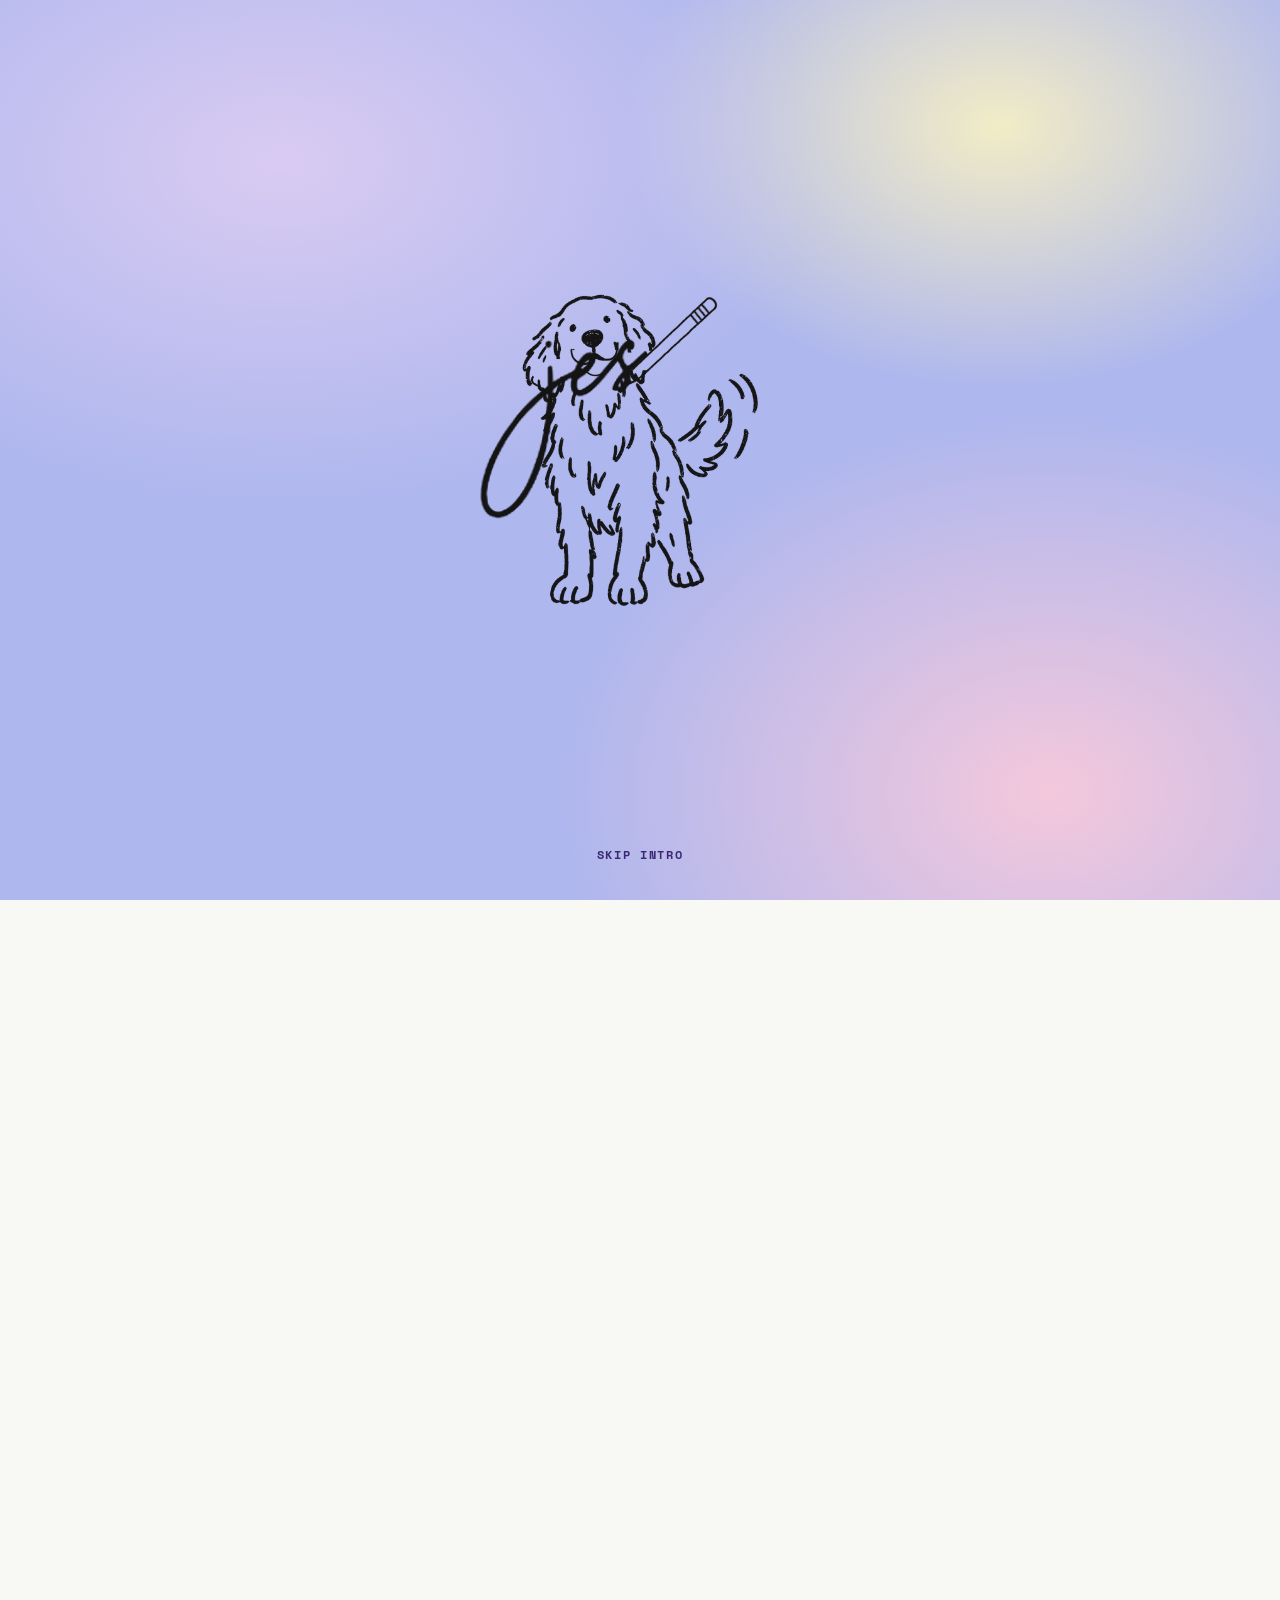
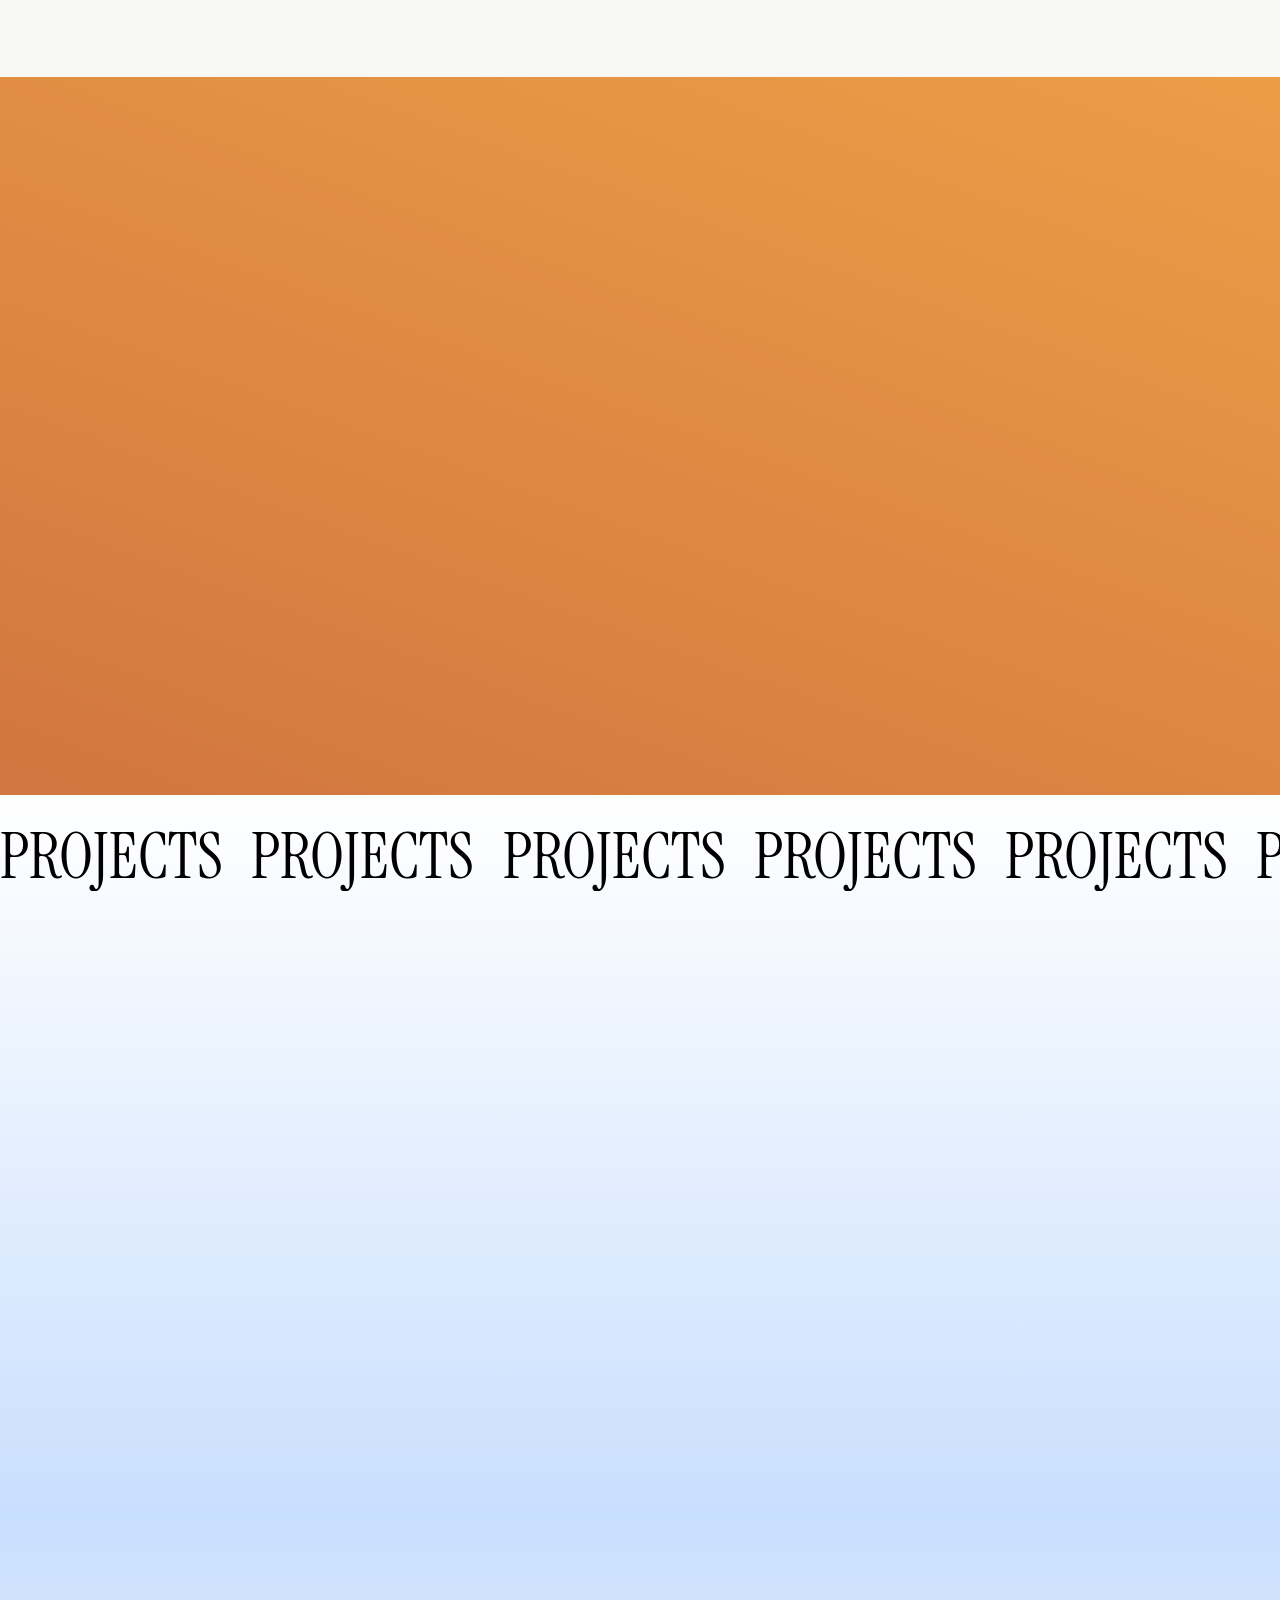
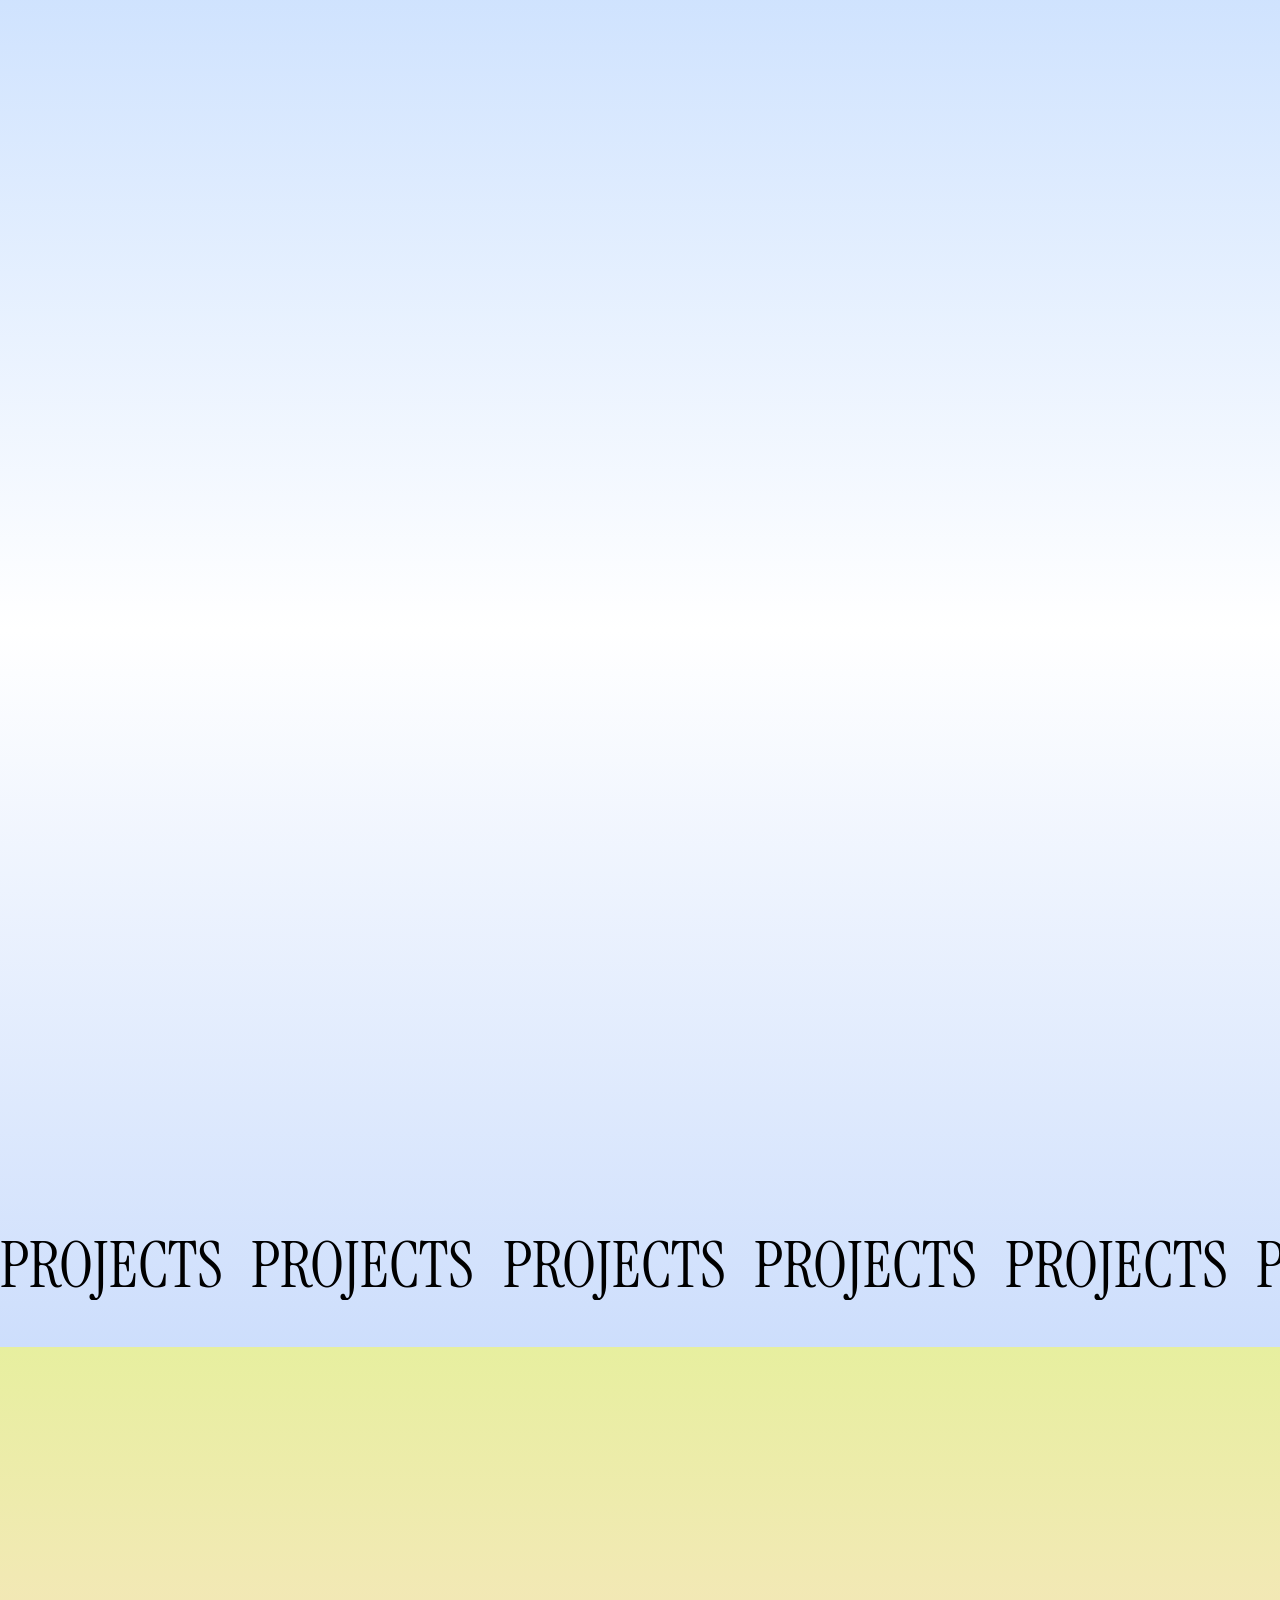
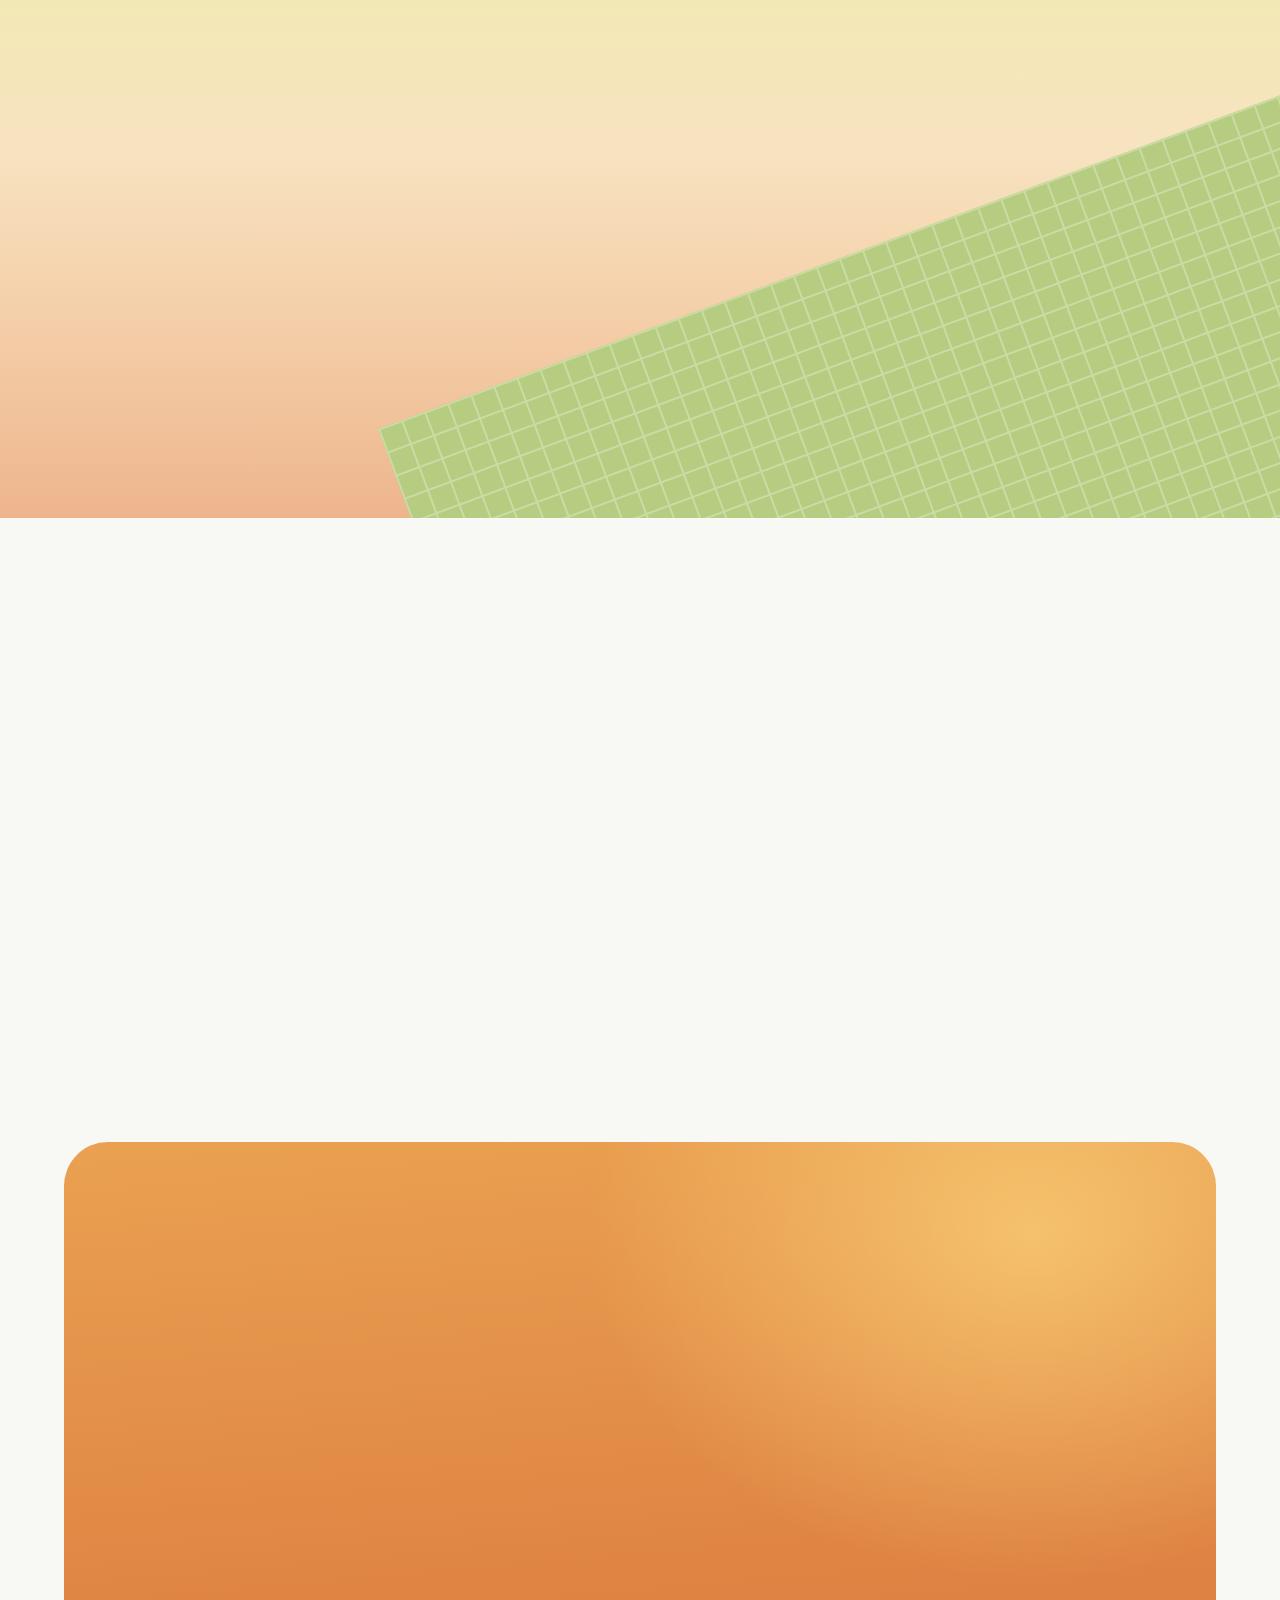
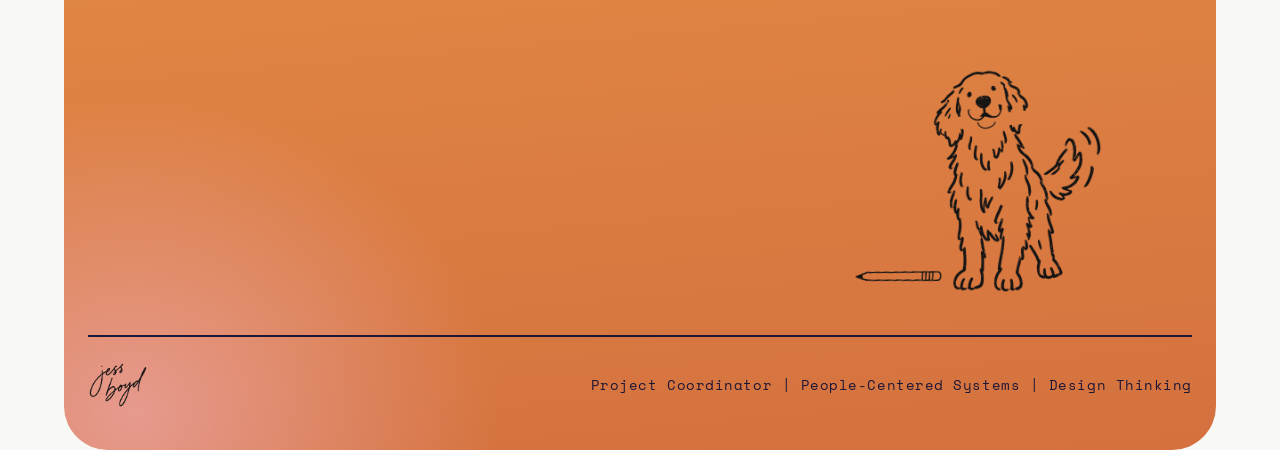
==== commit 9faee08e: "Update hero, About, and Experience; add the Projects section - Hero: new supporting line, descriptor" ====
--- a/index.html
+++ b/index.html
@@ -69,6 +69,7 @@
 <link rel="stylesheet" href="css/hero.css">
 <link rel="stylesheet" href="css/about.css">
 <link rel="stylesheet" href="css/quote.css">
+<link rel="stylesheet" href="css/projects.css">
 <link rel="stylesheet" href="css/experience.css">
 <link rel="stylesheet" href="css/skills.css">
 <link rel="stylesheet" href="css/connect.css">
@@ -96,6 +97,7 @@
     <a class="logo" href="#top" aria-label="Jess Boyd, back to top"><img src="assets/img/signature-logo.png" width="326" height="251" data-a="sig" alt="Jess Boyd"></a>
     <nav class="nav" aria-label="Primary" id="nav">
       <a class="ulh" href="#about">About</a>
+      <a class="ulh" href="#projects">Projects</a>
       <a class="ulh" href="#experience">Experience</a>
       <a class="ulh" href="#skills">Skills</a>
       <a class="ulh" href="#connect">Connect</a>
@@ -104,7 +106,7 @@
   </div>
 </header>
 <nav class="menu" id="menu" aria-label="Mobile">
-  <a href="#about">About</a><a href="#experience">Experience</a><a href="#skills">Skills</a><a href="#connect">Connect</a>
+  <a href="#about">About</a><a href="#projects">Projects</a><a href="#experience">Experience</a><a href="#skills">Skills</a><a href="#connect">Connect</a>
 </nav>
 
 <main id="main">
@@ -115,8 +117,7 @@
   <section class="hero" id="top" aria-label="Introduction">
     <div class="hero-inner">
       <h1 class="hi rise" style="--d:0"><span class="l l1">Hi, I’m</span> <span class="l l2">Jess Boyd<svg class="squig" viewBox="0 0 400 46" preserveAspectRatio="none" aria-hidden="true"><path d="M4 31 C 34 27, 70 27, 110 23 S 190 19, 236 15 S 330 10, 391 7 C 396 7, 399 10, 394 13 C 336 19, 282 23, 226 27 S 120 34, 70 35 C 40 36, 14 37, 4 31 Z"/><path d="M52 41 C 92 39, 132 38, 180 35 C 183 36, 181 38, 177 39 C 132 42, 92 43, 52 43 C 47 43, 47 41, 52 41 Z"/></svg></span></h1>
-      <p class="sub rise" style="--d:2">Where I’ve been, who I’m becoming &amp; the life I’m designing.</p>
-      <ul class="descr rise" style="--d:3"><li>Project Coordinator</li><li>Product Innovation Student</li><li>Creative at Heart</li></ul>
+      <p class="sub rise" style="--d:2">Always fetching ideas and<br>finding ways to bring them to life.</p>
     </div>
     <div class="keep" aria-hidden="true"><span class="script" data-draw>keep scrolling</span><span class="arrow" data-arrow="down"></span></div>
     <div class="peek" aria-hidden="true"><div class="peekclip"><div class="peekin" id="peekIn">
@@ -130,15 +131,15 @@
        ================================================== -->
   <section class="about" id="about" aria-labelledby="about-h">
     <div class="about-in">
-      <h2 class="reveal" id="about-h">A Little About Me</h2>
+      <h2 class="reveal" id="about-h">Curious By Nature.<br>Creative By Background.</h2>
       <div class="atext reveal" style="--d:1">
-        <p>I’ve built my work around helping ideas take shape—supporting projects and programs from early planning through execution, while paying close attention to how they’re experienced along the way. My background is in design, visual communication, and project coordination, with experience across academic, nonprofit, and professional settings. I bring a <span class="hl" data-draw>calm, steady approach</span> to moving pieces, holding timelines, communication, and details.</p>
+        <p>I’m a designer, creative, and growing innovator with <span class="hl" data-draw>nearly a decade</span> of experience <span class="hl" data-draw>bringing ideas to life.</span> I started in graphic design, but over the years I’ve realized I’m just as interested in the thinking behind what we create and how people actually experience it. I love asking questions, finding better ways to do things, and taking an idea from “what if?” to something real. These days, my work is a mix of design, communication, project coordination, and product innovation.</p>
       </div>
       <dl class="facts reveal" style="--d:2">
         <div><dt>Home</dt><dd>Louisiana roots → Northwest Arkansas</dd></div>
-        <div><dt>Creative at heart</dt><dd>design • photography • making things</dd></div>
-        <div><dt>Current work</dt><dd>Project Coordinator, Milestone Leadership<br>M.S. in Product Innovation, University of Arkansas</dd></div>
-        <div><dt>Fun fact</dt><dd>I really enjoy thriller and crime podcasts,<br>books and shows.</dd></div>
+        <div><dt>Fun fact</dt><dd>I really enjoy thriller and true crime podcasts.</dd></div>
+        <div><dt>Current work</dt><dd>Project Coordinator, Milestone Leadership<br>Exploring Product Innovation at the University of Arkansas</dd></div>
+        <div><dt>Creative Outlet</dt><dd>Photography, kayaking, print making, &amp; more</dd></div>
       </dl>
       <div class="cluster reveal" id="cluster" style="--d:3">
         <figure class="pol portrait"><img src="assets/img/photo-portrait.jpg" width="960" height="960" loading="lazy" decoding="async" data-a="portrait" alt="Jess smiling outdoors in a teal top, with green trees blurred behind"><figcaption>jess</figcaption></figure>
@@ -157,7 +158,61 @@
   </section>
 
   <!-- ==================================================
-       4.  WORK EXPERIENCE (notebook + education sticky note)
+       4.  PROJECTS (a creative workspace: objects laid out on a pale blue desk, between two scrolling headings)
+       css/projects.css · no script (the heading scroll is CSS)
+       ================================================== -->
+  <section class="projects" id="projects" aria-labelledby="projects-h">
+    <h2 class="sr" id="projects-h">Projects</h2>
+    <div class="proj-in">
+      <div class="marquee mq-top" aria-hidden="true"><div class="mq-track"><div class="mq-set"><span>PROJECTS</span><span>PROJECTS</span><span>PROJECTS</span><span>PROJECTS</span><span>PROJECTS</span></div><div class="mq-set"><span>PROJECTS</span><span>PROJECTS</span><span>PROJECTS</span><span>PROJECTS</span><span>PROJECTS</span></div></div></div>
+
+      <article class="proj p-mll">
+        <figure class="laptop reveal">
+          <div class="lp-screen"><img src="assets/img/projects/kajabi-screen.jpg" width="1200" height="784" loading="lazy" decoding="async" alt="The Milestone Leadership Learning course home page on Kajabi, showing the ‘Becoming a Keeper of the Culture’ course, a welcome message and a module lesson list"></div>
+          <div class="lp-base" aria-hidden="true"></div>
+        </figure>
+        <div class="pcard c-mll reveal" style="--d:1">
+          <h3>Milestone Leadership Learning</h3>
+          <p class="ptags">Digital Experience Design · UI/UX · Kajabi</p>
+          <p class="pdesc">A digital learning and coaching experience designed to keep leadership development going beyond the classroom through guided content, practical tools, coaching, and opportunities to learn alongside others.</p>
+        </div>
+      </article>
+
+      <article class="proj p-ffb">
+        <div class="posts reveal">
+          <figure class="post"><span class="post-hd" aria-hidden="true"><i class="av"></i><i class="ln l1"></i><i class="ln l2"></i><i class="dots"></i><i class="tx t1"></i><i class="tx t2"></i></span><img src="assets/img/projects/ffb-post-1.jpg" width="543" height="543" loading="lazy" decoding="async" alt="Checking accounts post: “Banking with us is a no-brainer!” with a zombie hand holding a First Federal Bank debit card"><span class="post-ft" aria-hidden="true"><i class="rx"></i><i class="ac a1"></i><i class="ac a2"></i><i class="ac a3"></i></span></figure>
+          <figure class="post"><span class="post-hd" aria-hidden="true"><i class="av"></i><i class="ln l1"></i><i class="ln l2"></i><i class="dots"></i><i class="tx t1"></i><i class="tx t2"></i></span><img src="assets/img/projects/ffb-post-2.jpg" width="543" height="543" loading="lazy" decoding="async" alt="Digital wallet post: “Spooktacular ways to pay” with a ghost, bats and a phone showing a First Federal Bank card"><span class="post-ft" aria-hidden="true"><i class="rx"></i><i class="ac a1"></i><i class="ac a2"></i><i class="ac a3"></i></span></figure>
+          <figure class="post"><span class="post-hd" aria-hidden="true"><i class="av"></i><i class="ln l1"></i><i class="ln l2"></i><i class="dots"></i><i class="tx t1"></i><i class="tx t2"></i></span><img src="assets/img/projects/ffb-post-3.jpg" width="543" height="543" loading="lazy" decoding="async" alt="Credit card post: “Even your mummy loves banking with us!” with a mummy hand holding a Visa card"><span class="post-ft" aria-hidden="true"><i class="rx"></i><i class="ac a1"></i><i class="ac a2"></i><i class="ac a3"></i></span></figure>
+        </div>
+        <div class="pcard c-ffb reveal" style="--d:1">
+          <h3>Halloween Banking Campaign</h3>
+          <p class="ptags">Social Media · Branding</p>
+        </div>
+      </article>
+
+      <article class="proj p-ldr">
+        <div class="pcard c-ldr reveal">
+          <h3>LDR Rebrand</h3>
+          <p class="ptags">Branding</p>
+        </div>
+        <figure class="guide reveal" style="--d:1"><img src="assets/img/projects/ldr-guide.jpg" width="900" height="977" loading="lazy" decoding="async" alt="The Louisiana Department of Revenue Brand Standards Guide 2024 cover, with the pelican logo on a white page beside a blue panel"></figure>
+      </article>
+
+      <article class="proj p-lego">
+        <figure class="phone reveal"><img src="assets/img/projects/lego-phone.png" width="1100" height="576" loading="lazy" decoding="async" alt="A phone turned sideways showing the LEGO Little Learners app: a space-themed spelling game with the prompt ‘Benny loves outer ____!’"></figure>
+        <div class="pcard c-lego reveal" style="--d:1">
+          <h3>LEGO Little Learners App</h3>
+          <p class="ptags">Product Design · UI/UX Design · App Development</p>
+          <p class="pdesc">Originally imagined nearly a decade ago, I’m now revisiting and developing it into an interactive learning experience.</p>
+        </div>
+      </article>
+
+      <div class="marquee mq-end" aria-hidden="true"><div class="mq-track"><div class="mq-set"><span>PROJECTS</span><span>PROJECTS</span><span>PROJECTS</span><span>PROJECTS</span><span>PROJECTS</span></div><div class="mq-set"><span>PROJECTS</span><span>PROJECTS</span><span>PROJECTS</span><span>PROJECTS</span><span>PROJECTS</span></div></div></div>
+    </div>
+  </section>
+
+  <!-- ==================================================
+       5.  EXPERIENCE (notebook + education sticky note)
        css/experience.css · no script
        ================================================== -->
   <section class="work" id="experience" aria-labelledby="exp-h">
@@ -165,23 +220,23 @@
       <div class="gridpanel" aria-hidden="true"></div>
       <div class="notebook reveal">
         <span class="rings" aria-hidden="true"></span>
-        <h2 id="exp-h">Work Experience</h2>
+        <h2 id="exp-h">Experience</h2>
         <ol class="roles">
           <li><svg class="star" viewBox="0 0 60 60" aria-hidden="true" style="--r:-6deg"><path d="M30 6 L36 22 L54 24 L40 35 L45 52 L30 43 L15 52 L20 35 L6 24 L24 22 Z"/></svg><div><h3>Project Coordinator</h3><p>Milestone Leadership | Feb 2026 — Present</p></div></li>
           <li><svg class="star" viewBox="0 0 60 60" aria-hidden="true" style="--r:8deg"><path d="M31 5 L35 23 L55 25 L39 36 L46 53 L29 42 L13 52 L21 35 L5 23 L25 22 Z"/></svg><div><h3>Graduate Assistant – Program Support (Esports)</h3><p>John Brown University Athletics | Aug 2025 – Jan 2026</p></div></li>
           <li><svg class="star" viewBox="0 0 60 60" aria-hidden="true" style="--r:-3deg"><path d="M30 7 L37 21 L53 26 L41 38 L44 54 L29 44 L15 53 L19 36 L6 25 L23 23 Z"/></svg><div><h3>Design &amp; Communications Specialist</h3><p>Graham Group | Jan 2024 — Aug 2025</p></div></li>
           <li><svg class="star" viewBox="0 0 60 60" aria-hidden="true" style="--r:7deg"><path d="M30 6 L36 22 L54 24 L40 35 L45 52 L30 43 L15 52 L20 35 L6 24 L24 22 Z"/></svg><div><h3>Communications &amp; Program Support Associate</h3><p>Cole Lusby Marketing (Remote) | Mar 2020 – Sep 2022</p></div></li>
-          <li><svg class="star" viewBox="0 0 60 60" aria-hidden="true" style="--r:-8deg"><path d="M31 5 L35 23 L55 25 L39 36 L46 53 L29 42 L13 52 L21 35 L5 23 L25 22 Z"/></svg><div><h3>Freelance Creative Coordinator - Design &amp; Photo</h3><p>Self-Employed | 2017 – Present</p></div></li>
+          <li><svg class="star" viewBox="0 0 60 60" aria-hidden="true" style="--r:-8deg"><path d="M31 5 L35 23 L55 25 L39 36 L46 53 L29 42 L13 52 L21 35 L5 23 L25 22 Z"/></svg><div><h3>Freelance Creative Coordinator – Design &amp; Photo</h3><p>Self-Employed | 2017 – Present</p></div></li>
         </ol>
         <a class="resume" href="assets/Jess-Boyd-Resume.pdf" download="Jess-Boyd-Resume.pdf">
           <svg viewBox="0 0 48 44" aria-hidden="true" focusable="false"><path class="cl" d="M13 40 C 5 40 1 34 2 28 C 3 22 8 20 12 20 C 12 11 19 4 28 4 C 36 4 42 10 42 18 C 46 19 48 23 47 28 C 46 34 42 40 35 40 Z"/><path class="ar" d="M24.5 16 L24.5 32 M18 27 L24.5 34 L31 27"/></svg>
-          <span><b>Download Resume</b><span>For More Details &amp; Skills List</span><span class="sr"> (PDF)</span></span>
+          <span><b>Download Resume</b><span>For More Details</span><span class="sr"> (PDF)</span></span>
         </a>
       </div>
       <aside class="sticky reveal" style="--d:2" aria-label="Education">
         <span class="tape" aria-hidden="true"></span>
         <h3>M.S. in Product Innovation</h3>
-        <p>University of Arkansas<br>2026 — 2028</p>
+        <p>University of Arkansas<br>2026 – 2028</p>
         <h3>B.F.A. in Graphic Design</h3>
         <p><em>Summa Cum Laude</em><br>UL Lafayette<br>May 2019, GPA 3.94</p>
       </aside>
@@ -189,7 +244,7 @@
   </section>
 
   <!-- ==================================================
-       5.  SKILLS
+       6.  SKILLS
        css/skills.css · no script
        ================================================== -->
   <section class="spread skills-spread" id="skills" aria-labelledby="skills-h">
@@ -205,7 +260,7 @@
   </section>
 
   <!-- ==================================================
-       6.  CONNECT (email, LinkedIn, footer)
+       7.  CONNECT (email, LinkedIn, footer)
        css/connect.css · js/connect.js
        ================================================== -->
   <section class="connect" id="connect" aria-labelledby="connect-h">
--- a/css/header.css
+++ b/css/header.css
@@ -21,7 +21,7 @@
 .menu.open { display: flex; }
 .menu a { font-family: var(--serif); font-size: 2.6rem; line-height: 1.25; text-decoration: none; }
 
-@media (max-width: 760px) {
+@media (max-width: 900px) {
   .nav { display: none; }
   .menubtn { display: block; }
 }
--- a/css/hero.css
+++ b/css/hero.css
@@ -6,15 +6,14 @@
    ========================================================== */
 .hero { --dw: clamp(15rem, calc(333 * var(--gpx)), 36rem); --dh: calc(var(--dw) * .98); position: relative; z-index: 5; min-height: 100vh; min-height: 100svh; color: #fff; display: flex; flex-direction: column;
   background: #6A63A4; }
-.hero-inner { position: relative; z-index: 3; flex: 1; display: flex; flex-direction: column; width: 100%; padding: clamp(7.4rem, calc(104 * var(--gpx)), 15rem) clamp(1.25rem, 5vw, 4.5rem) 2.5rem clamp(1.5rem, calc(116 * var(--gpx)), 12rem); }
+.hero-inner { position: relative; z-index: 3; flex: 1; display: flex; flex-direction: column; width: 100%; padding: clamp(7.4rem, calc(118 * var(--gpx)), 15rem) clamp(1.25rem, 5vw, 4.5rem) 2.5rem clamp(1.5rem, calc(116 * var(--gpx)), 12rem); }
 h1.hi { margin: 0; font-family: var(--serif); font-weight: 400; color: #E5C4E2; font-size: calc(151 * var(--gpx)); line-height: .78; letter-spacing: -.01em; max-width: 4.7em; }
 h1.hi .l { display: inline-block; white-space: nowrap; }
 h1.hi .l2 { position: relative; }
 .squig { position: absolute; left: 5.4%; bottom: -.2em; width: 64%; height: .2em; overflow: visible; color: #E5C4E2; filter: url(#rough); pointer-events: none; clip-path: inset(-25% 100% -25% 0); transition: clip-path 1.05s cubic-bezier(.5,.1,.2,1) .8s; }
 .squig path { fill: currentColor; }
 .page-ready .squig { clip-path: inset(-25% -2% -25% 0); }
-.sub { margin: calc(46 * var(--gpx)) 0 0; max-width: 17em; font-weight: 600; font-size: max(1.15rem, calc(20.3 * var(--gpx))); line-height: 1.18; letter-spacing: 0; }
-.descr { list-style: none; margin: calc(14 * var(--gpx)) 0 0; padding: 0; font-size: max(.85rem, calc(14 * var(--gpx))); letter-spacing: .02em; text-transform: uppercase; font-weight: 400; line-height: 1.6; }
+.sub { margin: calc(44 * var(--gpx)) 0 0; font-weight: 600; font-size: max(1.15rem, calc(24.3 * var(--gpx))); line-height: 1.18; letter-spacing: 0; }
 .keep { position: absolute; z-index: 4; left: clamp(1.25rem, 5vw, 4.5rem); bottom: 2rem; display: flex; align-items: center; gap: .4rem; color: #fff; pointer-events: none; }
 .js .keep { opacity: 0; }
 .js.page-ready .keep { opacity: var(--kop, 1); transition: opacity .5s ease .9s; }
@@ -43,8 +42,7 @@
   .peek { right: 7vw; }
   h1.hi { font-size: clamp(4.4rem, 16vw, 11rem); line-height: .86; }
   .sub { font-size: clamp(1.15rem, 2.6vw, 1.5rem); margin-top: 2.4rem; }
-  .descr { font-size: .85rem; margin-top: 1.4rem; }
-}
+  }
 @media (max-width: 720px) {
   .hero { --dw: min(62vw, 24rem, 30svh); }
   .hero-inner { padding: 8.6rem 1.25rem calc(var(--dh) * .92 + 2rem); }
--- a/css/about.css
+++ b/css/about.css
@@ -1,47 +1,48 @@
 /* ==========================================================
    2. ABOUT
-   "A Little About Me": paragraph, four quick facts, and a cluster of three overlapping Polaroids.
+   "Curious By Nature. Creative By Background.": paragraph with two marker highlights, four quick facts,
+   and a cluster of three overlapping Polaroids.
    Section: #about   Script: js/about.js
-   Desktop (1000px+) follows the 1016px design frame, scaled with --gpx (see base.css).
+   Desktop (1000px+) follows the 1030px design frame, scaled with --gpx (see base.css).
    Below that it stacks: text first, then the photo cluster, which scales with its own width.
    ========================================================== */
 .about { position: relative; padding: 0; background: var(--cream); }
 .about-in { position: relative; width: min(100%, 1600px); margin-inline: auto; padding: clamp(3.5rem, calc(50 * var(--gpx)), 5.5rem) 1.5rem 4rem; }
-.about h2 { margin: 0; font-family: var(--serif); font-weight: 400; font-size: clamp(3.4rem, 11vw, 6rem); line-height: .95; letter-spacing: -.01em; color: var(--lilac); }
+.about h2 { margin: 0; font-family: var(--serif); font-weight: 400; font-size: clamp(2.2rem, 8.6vw, 5rem); line-height: .78; letter-spacing: -.005em; color: var(--lilac); }
 .atext { margin-top: 1.6rem; }
 .atext p { margin: 0; color: #000; font-size: 1.0625rem; line-height: 1.5; max-width: 36rem; }
 .facts { margin: 2rem 0 0; display: grid; gap: 1.1rem; }
 .facts dt { font-weight: 700; font-size: 1.05rem; line-height: 1.15; text-transform: uppercase; color: var(--lilac-text); }
 .facts dd { margin: .15rem 0 0; color: #000; font-size: 1rem; line-height: 1.3; }
 
-/* the Polaroids: every measurement is in "cluster units" (1/530 of the cluster's width), so it scales as a set */
-.cluster { --px: calc(100cqw / 530); container-type: inline-size; position: relative; width: min(100%, 30rem); aspect-ratio: 530 / 490; margin: 2.5rem auto 0; }
+/* the Polaroids: every measurement is in "cluster units" (1/535 of the cluster's width), so it scales as a set */
+.cluster { --px: calc(100cqw / 535); container-type: inline-size; position: relative; width: min(100%, 30rem); aspect-ratio: 535 / 450; margin: 2.5rem auto 3rem; }
 .pol { position: absolute; margin: 0; background: #F1F1EF; box-shadow: 0 calc(3 * var(--px)) calc(12 * var(--px)) rgba(0,0,0,.16), 0 calc(1 * var(--px)) calc(3 * var(--px)) rgba(0,0,0,.14); transition: rotate .45s cubic-bezier(.3,1.4,.5,1), translate .45s cubic-bezier(.3,1.4,.5,1); }
 .pol img { display: block; width: 100%; height: auto; object-fit: cover; }
 .pol figcaption { font-family: var(--script); color: #000; line-height: 1.15; text-align: center; }
 .pol:hover, .pol.lift { rotate: 0deg !important; translate: 0 calc(-4 * var(--px)); z-index: 5 !important; }
 
-.pol.portrait { left: calc(156 * var(--px)); top: calc(42 * var(--px)); width: calc(228 * var(--px)); padding: calc(29 * var(--px)) calc(5 * var(--px)) 0; rotate: -3.8deg; z-index: 1; }
-.pol.portrait img { aspect-ratio: 218 / 253; object-position: 50% 30%; }
+.pol.portrait { left: calc(175 * var(--px)); top: calc(30 * var(--px)); width: calc(217 * var(--px)); padding: calc(29 * var(--px)) calc(5 * var(--px)) 0; rotate: -2deg; z-index: 1; }
+.pol.portrait img { aspect-ratio: 207 / 240; object-position: 50% 30%; }
 .pol.portrait figcaption { height: calc(58 * var(--px)); padding-top: calc(10 * var(--px)); font-size: calc(24 * var(--px)); }
 
-.pol.canoe { left: calc(2 * var(--px)); top: calc(236 * var(--px)); width: calc(210 * var(--px)); padding: calc(10 * var(--px)); rotate: 4deg; z-index: 2; }
-.pol.canoe img { aspect-ratio: 190 / 178; object-position: 50% 62%; }
-.pol.canoe figcaption { position: absolute; left: calc(-6 * var(--px)); top: calc(196 * var(--px)); width: calc(160 * var(--px)); font-size: calc(17 * var(--px)); line-height: 1.5; rotate: -6deg; }
+.pol.canoe { left: calc(10 * var(--px)); top: calc(180 * var(--px)); width: calc(209 * var(--px)); padding: calc(10 * var(--px)); rotate: 4deg; z-index: 2; }
+.pol.canoe img { aspect-ratio: 189 / 177; object-position: 50% 62%; }
+.pol.canoe figcaption { position: absolute; left: calc(-8 * var(--px)); top: calc(100% - 2 * var(--px)); width: calc(160 * var(--px)); font-size: calc(17 * var(--px)); line-height: 1.5; rotate: -5deg; }
 
-.pol.dogs { left: calc(343 * var(--px)); top: calc(242 * var(--px)); width: calc(165 * var(--px)); padding: calc(10 * var(--px)) calc(10 * var(--px)) calc(16 * var(--px)); rotate: 10deg; z-index: 3; }
+.pol.dogs { left: calc(366 * var(--px)); top: calc(171 * var(--px)); width: calc(162 * var(--px)); padding: calc(10 * var(--px)) calc(10 * var(--px)) calc(16 * var(--px)); rotate: 8deg; z-index: 3; }
 .pol.dogs img { aspect-ratio: 145 / 209; object-position: 40% 50%; }
-.pol.dogs figcaption { position: absolute; left: calc(22 * var(--px)); top: calc(22 * var(--px)); color: #fff; font-size: calc(19 * var(--px)); rotate: -2deg; }
+.pol.dogs figcaption { position: absolute; left: 0; right: 0; top: calc(100% + 3 * var(--px)); font-size: calc(17 * var(--px)); }
 
 @media (min-width: 1000px) {
-  .about-in { min-height: calc(570 * var(--gpx)); padding: calc(52 * var(--gpx)) 0 calc(48 * var(--gpx)) calc(62 * var(--gpx)); }
-  .about h2 { font-size: calc(89.3 * var(--gpx)); }
-  .atext { margin-top: calc(28 * var(--gpx)); width: calc(414 * var(--gpx)); }
-  .atext p { font-size: max(1rem, calc(14.5 * var(--gpx))); line-height: 1.3; max-width: none; }
+  .about-in { min-height: calc(571 * var(--gpx)); padding: calc(19 * var(--gpx)) 0 calc(48 * var(--gpx)) calc(54 * var(--gpx)); }
+  .about h2 { font-size: calc(75 * var(--gpx)); }
+  .atext { margin-top: calc(22 * var(--gpx)); width: calc(408 * var(--gpx)); }
+  .atext p { font-size: max(.9375rem, calc(15 * var(--gpx))); line-height: 1.25; max-width: none; }
   .facts { margin-top: calc(24 * var(--gpx)); width: calc(400 * var(--gpx)); gap: calc(15 * var(--gpx)); }
   .facts dt { font-size: max(1rem, calc(18.2 * var(--gpx))); }
-  .facts dd { margin-top: calc(1 * var(--gpx)); font-size: max(1rem, calc(13.9 * var(--gpx))); line-height: 1.2; }
-  .cluster { position: absolute; left: calc(460 * var(--gpx)); top: calc(28 * var(--gpx)); width: calc(530 * var(--gpx)); margin: 0; }
+  .facts dd { margin-top: calc(1 * var(--gpx)); font-size: max(.9375rem, calc(14.2 * var(--gpx))); line-height: 1.2; }
+  .cluster { position: absolute; left: calc(452 * var(--gpx)); top: calc(106 * var(--gpx)); width: calc(535 * var(--gpx)); margin: 0; }
 }
 /* from ~1050px the labels are large text, so the design lilac passes contrast; below that the darker shade is used */
 @media (min-width: 1050px) {
--- a/css/projects.css
+++ b/css/projects.css
@@ -0,0 +1,102 @@
+/* ==========================================================
+   4. PROJECTS
+   A "creative workspace" rather than a grid: a laptop, three social posts, a brand guide and a phone lie on a pale
+   blue desk, each with a floating white label card, between two scrolling PROJECTS headings. Section: #projects
+   Desktop (1000px+) follows the 1034px design frame: every position and size is "N * --ppx", where --ppx is
+   1/1034 of the page width (capped at 1600px). Below that the objects stack in one column, still overlapping
+   and slightly rotated. The headings scroll with CSS only and stand still for reduced-motion.
+   ========================================================== */
+.projects { --ppx: min(.09671vw, 1.5474px); position: relative; overflow: hidden; background: linear-gradient(180deg, #FFFFFF 0%, #C9DFFE 33.4%, #FFFFFF 66.7%, #CDDEFC 100%); }
+.proj-in { position: relative; width: min(100%, 1600px); margin-inline: auto; padding-bottom: 1.5rem; }
+
+/* ---- scrolling PROJECTS heading (decorative; the real heading is the hidden h2 above) ---- */
+.marquee { overflow: hidden; padding-block: 1.6rem; color: #000; }
+.mq-track { display: flex; width: max-content; animation: mq 46s linear infinite; }
+.mq-end .mq-track { animation-direction: reverse; }
+.mq-set { display: flex; flex: none; }
+.mq-set span { flex: none; padding-right: .45em; font-family: var(--serif); font-size: clamp(2.3rem, 9vw, 3.6rem); line-height: 1.05; letter-spacing: 0; white-space: nowrap; }
+@keyframes mq { from { transform: translateX(0); } to { transform: translateX(-50%); } }
+
+/* ---- objects and cards (phone-first: one column, overlapping) ---- */
+.proj { position: relative; width: min(calc(100% - 2.5rem), 34rem); margin: 2.6rem auto 0; }
+.proj figure { margin: 0; }
+.pcard { position: relative; background: #fff; border-radius: 1.6rem; padding: .95rem 1.35rem 1.1rem; box-shadow: .5rem .6rem 1rem rgba(60,72,110,.2); color: #111; z-index: 3; }
+.pcard h3 { margin: 0; font-family: var(--sans); font-weight: 400; font-size: 1.3rem; line-height: 1.15; letter-spacing: -.01em; }
+.ptags { margin: .3rem 0 0; font-size: .82rem; font-style: italic; line-height: 1.3; }
+.pdesc { margin: .45rem 0 0; font-size: .9rem; line-height: 1.45; }
+
+/* laptop (built in CSS around the Kajabi screenshot) */
+.laptop { position: relative; width: 100%; rotate: -1deg; }
+.lp-screen { width: 76.2%; margin: 0 auto; aspect-ratio: 483 / 318; padding: 1.3%; background: #0d0d0f; border-radius: 1rem 1rem 0 0; box-shadow: inset 0 0 0 1px #3a3a3e; }
+.lp-screen img { display: block; width: 100%; height: 100%; object-fit: cover; object-position: top; background: #fff; }
+.lp-base { position: relative; width: 100%; aspect-ratio: 634 / 21; min-height: .7rem; background: linear-gradient(#D9DBE0, #A7A9AF); border-radius: 0 0 .9rem .9rem / 0 0 .6rem .6rem; box-shadow: 0 .45rem .8rem rgba(20,30,60,.35); }
+.lp-base::before { content: ""; position: absolute; left: 50%; top: 0; width: 16%; height: 38%; translate: -50% 0; background: #8E9096; border-radius: 0 0 .5rem .5rem; }
+.p-mll .pcard { width: min(100%, 23rem); margin: -.4rem 0 0 -.5rem; rotate: -1.5deg; }
+
+/* three social posts (frames built in CSS around the campaign art) */
+.posts { display: flex; width: 100%; padding-inline: 1%; }
+.post { position: relative; flex: 0 0 34%; margin: 0 0 0 -2%; background: #fff; border-radius: .8rem; box-shadow: 0 .25rem .8rem rgba(20,30,60,.2); padding: 0 1.6% 0; overflow: hidden; }
+.post:first-child { margin-left: 0; rotate: -3deg; }
+.post:nth-child(2) { rotate: 2deg; margin-top: .9rem; z-index: 2; }
+.post:nth-child(3) { rotate: -2deg; margin-top: .3rem; }
+.post img { display: block; width: 100%; height: auto; aspect-ratio: 1; }
+.post-hd { position: relative; display: block; height: 0; padding-bottom: 32%; }
+.post-hd i, .post-ft i { position: absolute; display: block; }
+.post .av { left: 7%; top: 14%; width: 10.5%; aspect-ratio: 1; border-radius: 50%; background: #5BB4F5; }
+.post .ln { height: 8%; background: #C4C5C8; border-radius: 9px; }
+.post .l1 { left: 22%; top: 20%; width: 34%; }
+.post .l2 { left: 22%; top: 40%; width: 16%; height: 6%; background: #D3D4D6; }
+.post .dots { right: 6%; top: 21%; width: 1.6%; aspect-ratio: 1; border-radius: 50%; background: #B7B8BB; box-shadow: -.35rem 0 0 #B7B8BB, .35rem 0 0 #B7B8BB; }
+.post .tx { left: 7%; height: 7%; background: #CDCED1; border-radius: 9px; }
+.post .t1 { top: 62%; width: 86%; }
+.post .t2 { top: 80%; width: 64%; }
+.post-ft { position: relative; display: block; height: 0; padding-bottom: 22%; }
+.post .rx { left: 7%; top: 20%; width: 5%; aspect-ratio: 1; border-radius: 50%; background: #5BB4F5; box-shadow: .55rem 0 0 #F2C744; }
+.post .ac { top: 58%; height: 11%; background: #C4C5C8; border-radius: 9px; }
+.post .a1 { left: 7%; width: 14%; } .post .a2 { left: 38%; width: 14%; } .post .a3 { left: 68%; width: 14%; }
+.p-ffb .pcard { width: min(100%, 22rem); margin: 1.1rem 0 0 1.2rem; }
+
+/* LDR brand guide */
+.guide { width: 66%; margin: 0 0 0 auto; rotate: 5deg; }
+.guide img { display: block; width: 100%; height: auto; box-shadow: .5rem .7rem 1rem rgba(0,0,0,.32); }
+.p-ldr .pcard { width: 11.5rem; margin: -4.2rem 0 0 0; }
+.p-ldr { display: flex; flex-direction: column-reverse; }
+
+/* LEGO phone */
+.phone { width: 108%; margin-left: -4%; rotate: -8.6deg; }
+.phone img { display: block; width: 100%; height: auto; filter: drop-shadow(.5rem .7rem .7rem rgba(20,30,70,.4)); }
+.p-lego .pcard { width: min(100%, 22rem); margin: -.6rem 0 0 auto; }
+
+/* ---- desktop: the whole workspace is one composition ---- */
+@media (min-width: 1000px) {
+  .proj-in { height: calc(1739 * var(--ppx)); padding-bottom: 0; }
+  .marquee { position: absolute; left: 0; right: 0; padding-block: 0; }
+  .mq-top { top: calc(22 * var(--ppx)); }
+  .mq-end { top: calc(1645 * var(--ppx)); }
+  .mq-set span { font-size: calc(50.8 * var(--ppx)); line-height: 1.1; }
+  .proj { display: contents; }
+  .pcard, .laptop, .posts, .guide, .phone { position: absolute; margin: 0; }
+  .pcard { border-radius: calc(30 * var(--ppx)); padding: calc(15 * var(--ppx)) calc(22 * var(--ppx)) calc(17 * var(--ppx)); box-shadow: calc(7 * var(--ppx)) calc(9 * var(--ppx)) calc(16 * var(--ppx)) rgba(60,72,110,.22); }
+  .pcard h3 { font-size: max(1.05rem, calc(23.3 * var(--ppx))); white-space: nowrap; }
+  .ptags { margin-top: calc(5 * var(--ppx)); font-size: max(.75rem, calc(12.4 * var(--ppx))); }
+  .pdesc { margin-top: calc(7 * var(--ppx)); font-size: max(.8125rem, calc(12.2 * var(--ppx))); line-height: 1.5; }
+
+  .projects .c-mll { left: calc(40 * var(--ppx)); top: calc(197 * var(--ppx)); width: calc(357 * var(--ppx)); margin: 0; rotate: 0deg; }
+  .laptop { left: calc(374 * var(--ppx)); top: calc(150 * var(--ppx)); width: calc(634 * var(--ppx)); rotate: 0deg; }
+
+  .posts { left: calc(185 * var(--ppx)); top: calc(548 * var(--ppx)); width: calc(666 * var(--ppx)); padding: 0; gap: calc(43 * var(--ppx)); }
+  .post, .post:first-child, .post:nth-child(2), .post:nth-child(3) { flex: 0 0 calc(193 * var(--ppx)); margin: 0; rotate: 0deg; border-radius: calc(13 * var(--ppx)); padding: 0 calc(2 * var(--ppx)); }
+  .projects .c-ffb { left: calc(185 * var(--ppx)); top: calc(878 * var(--ppx)); width: calc(358 * var(--ppx)); margin: 0; }
+
+  .projects .c-ldr { left: calc(362 * var(--ppx)); top: calc(1010 * var(--ppx)); width: calc(176 * var(--ppx)); margin: 0; }
+  .guide { left: calc(608 * var(--ppx)); top: calc(880 * var(--ppx)); width: calc(312 * var(--ppx)); rotate: 5deg; }
+
+  .phone { left: calc(88 * var(--ppx)); top: calc(1277 * var(--ppx)); width: calc(466 * var(--ppx)); rotate: -8.6deg; }
+  .projects .c-lego { left: calc(604 * var(--ppx)); top: calc(1452 * var(--ppx)); width: calc(358 * var(--ppx)); margin: 0; }
+}
+
+@media (prefers-reduced-motion: reduce) {
+  .mq-track { animation: none; }
+  .mq-set + .mq-set { display: none; }
+  .marquee { overflow: hidden; }
+}
--- a/css/experience.css
+++ b/css/experience.css
@@ -1,17 +1,17 @@
 /* ==========================================================
    4. WORK EXPERIENCE
    A spiral notebook page listing the roles (each with a star), a "Download Resume" link, a pink sticky note with
-   education taped to the top right, and a tilted grid panel behind it all. Section: #experience   (no script)
+   education taped to the top right, and a tilted green grid panel behind it all, over a pale yellow-green to peach background. Section: #experience   (no script)
    Desktop (1000px+) follows the 1016px design frame, scaled with --gpx (see base.css).
    Below that the sticky note drops under the notebook.
    ========================================================== */
-.work { position: relative; overflow: hidden; padding: clamp(2.5rem, calc(48 * var(--gpx)), 4.5rem) 0 0; background: linear-gradient(180deg, #CDDFFC 0%, #FBFDFF 100%); }
+.work { position: relative; overflow: hidden; padding: clamp(2.5rem, calc(48 * var(--gpx)), 4.5rem) 0 0; background: linear-gradient(180deg, #E7EF9F 0%, #F0EAB1 26%, #F8E3C0 52%, #F4CFA9 74%, #EEB58D 100%); }
 .work-in { position: relative; width: min(100%, 1600px); margin-inline: auto; padding-bottom: 3rem; }
 
-.gridpanel { position: absolute; z-index: 0; left: calc(300 * var(--gpx)); top: calc(541 * var(--gpx) - 48 * var(--gpx)); width: calc(1100 * var(--gpx)); height: calc(700 * var(--gpx)); rotate: -20.3deg; transform-origin: 0 0; background-color: #A9C2EF;
-  background-image: linear-gradient(to right, #C8D9F7 calc(1.4 * var(--gpx)), transparent calc(1.4 * var(--gpx))), linear-gradient(to bottom, #C8D9F7 calc(1.4 * var(--gpx)), transparent calc(1.4 * var(--gpx))); background-size: calc(19.5 * var(--gpx)) calc(19.5 * var(--gpx)); }
+.gridpanel { position: absolute; z-index: 0; left: calc(300 * var(--gpx)); top: calc(541 * var(--gpx) - 48 * var(--gpx)); width: calc(1100 * var(--gpx)); height: calc(700 * var(--gpx)); rotate: -20.3deg; transform-origin: 0 0; background-color: #B6CC81;
+  background-image: linear-gradient(to right, #CADCA4 calc(1.4 * var(--gpx)), transparent calc(1.4 * var(--gpx))), linear-gradient(to bottom, #CADCA4 calc(1.4 * var(--gpx)), transparent calc(1.4 * var(--gpx))); background-size: calc(19.5 * var(--gpx)) calc(19.5 * var(--gpx)); }
 
-.notebook { position: relative; z-index: 1; margin-left: max(2rem, calc(72 * var(--gpx))); width: min(calc(565 * var(--gpx)), calc(100% - 3rem)); min-height: calc(514 * var(--gpx)); padding: calc(20 * var(--gpx)) calc(10 * var(--gpx)) calc(26 * var(--gpx)) calc(63 * var(--gpx)); background: #FAFAFA; box-shadow: calc(6 * var(--gpx)) calc(6 * var(--gpx)) calc(22 * var(--gpx)) rgba(60,100,190,.2); }
+.notebook { position: relative; z-index: 1; margin-left: max(2rem, calc(72 * var(--gpx))); width: min(calc(565 * var(--gpx)), calc(100% - 3rem)); min-height: calc(514 * var(--gpx)); padding: calc(20 * var(--gpx)) calc(10 * var(--gpx)) calc(26 * var(--gpx)) calc(63 * var(--gpx)); background: #FAFAFA; box-shadow: calc(6 * var(--gpx)) calc(6 * var(--gpx)) calc(22 * var(--gpx)) rgba(120,110,40,.22); }
 .rings { position: absolute; left: calc(-14 * var(--gpx)); top: calc(14 * var(--gpx)); bottom: 0; width: calc(63 * var(--gpx)); background: url("data:image/svg+xml;utf8,<svg xmlns='http://www.w3.org/2000/svg' viewBox='85 11 315 223.5'><rect x='310' y='65' width='82' height='117' fill='%232C2C2C'/><g fill='none' stroke='%231c1c1c' stroke-width='9' stroke-linecap='round' stroke-linejoin='round'><path d='M312 105 C230 102 150 108 100 126 C92 132 100 140 130 141 C150 142 162 145 160 150'/><path d='M312 149 C260 148 200 150 160 156'/><path d='M100 160 C96 168 108 178 140 180 C152 181 162 184 160 188'/></g></svg>") 0 0 / 100% calc(44.7 * var(--gpx)) repeat-y; pointer-events: none; }
 
 .notebook h2 { margin: 0; font-family: var(--serif); font-weight: 400; color: #000; font-size: calc(83.8 * var(--gpx)); line-height: 1; letter-spacing: -.005em; }
@@ -34,7 +34,7 @@
 
 /* the pink sticky note, taped at the top right of the notebook */
 .sticky { position: absolute; z-index: 2; left: calc(692 * var(--gpx)); top: calc(17 * var(--gpx)); width: calc(236 * var(--gpx)); padding: calc(52 * var(--gpx)) calc(16 * var(--gpx)) calc(22 * var(--gpx)) calc(20 * var(--gpx)); background: #F6CFD5; color: #000; rotate: 4deg; box-shadow: 0 calc(3 * var(--gpx)) calc(10 * var(--gpx)) rgba(60,60,110,.12); }
-.sticky h3 { margin: 0; font-family: var(--sans); font-weight: 700; font-size: calc(17.2 * var(--gpx)); line-height: 1.2; }
+.sticky h3 { margin: 0; font-family: var(--sans); font-weight: 700; font-size: calc(17.2 * var(--gpx)); line-height: 1.2; white-space: nowrap; }
 .sticky p { margin: calc(3 * var(--gpx)) 0 calc(20 * var(--gpx)); font-size: calc(14.4 * var(--gpx)); line-height: 1.25; }
 .sticky p:last-child { margin-bottom: 0; }
 .tape { position: absolute; left: calc(66 * var(--gpx)); top: calc(-21 * var(--gpx)); width: calc(124 * var(--gpx)); height: calc(42 * var(--gpx)); background: var(--lilac); rotate: .5deg;
@@ -45,8 +45,8 @@
 @media (max-width: 999px) {
   .work { padding-top: 2.5rem; }
   .work-in { display: flex; flex-direction: column; align-items: center; padding-bottom: 3.5rem; }
-  .gridpanel { left: 30%; top: auto; bottom: -8rem; width: 90rem; height: 40rem; rotate: -20.3deg; background-size: 1.2rem 1.2rem; background-image: linear-gradient(to right, #C8D9F7 1.5px, transparent 1.5px), linear-gradient(to bottom, #C8D9F7 1.5px, transparent 1.5px); }
-  .notebook { margin: 0; width: min(calc(100% - 3.2rem), 40rem); min-height: 0; padding: 1.4rem 1.2rem 1.6rem 3.6rem; box-shadow: .4rem .4rem 1.4rem rgba(60,100,190,.2); }
+  .gridpanel { left: 30%; top: auto; bottom: -8rem; width: 90rem; height: 40rem; rotate: -20.3deg; background-size: 1.2rem 1.2rem; background-image: linear-gradient(to right, #CADCA4 1.5px, transparent 1.5px), linear-gradient(to bottom, #CADCA4 1.5px, transparent 1.5px); }
+  .notebook { margin: 0; width: min(calc(100% - 3.2rem), 40rem); min-height: 0; padding: 1.4rem 1.2rem 1.6rem 3.6rem; box-shadow: .4rem .4rem 1.4rem rgba(120,110,40,.22); }
   .rings { left: -.9rem; top: .9rem; width: 4rem; background-size: 100% 2.9rem; }
   .notebook h2 { font-size: clamp(2.9rem, 10.5vw, 5.2rem); }
   .roles { margin-top: 1rem; }
@@ -59,7 +59,7 @@
   .resume b { font-size: 1.05rem; }
   .resume span span { font-size: .9rem; }
   .sticky { position: relative; left: auto; top: auto; z-index: 2; width: min(17.5rem, calc(100% - 3.2rem)); margin-top: 3rem; align-self: flex-end; margin-right: max(1.6rem, calc(50% - 20rem)); padding: 3.2rem 1.2rem 1.4rem 1.4rem; box-shadow: 0 .2rem .8rem rgba(60,60,110,.14); }
-  .sticky h3 { font-size: 1.05rem; }
+  .sticky h3 { font-size: 1.05rem; white-space: normal; }
   .sticky p { font-size: .92rem; margin-bottom: 1.1rem; }
   .tape { left: 34%; top: -1rem; width: 7.5rem; height: 2.4rem; }
 }
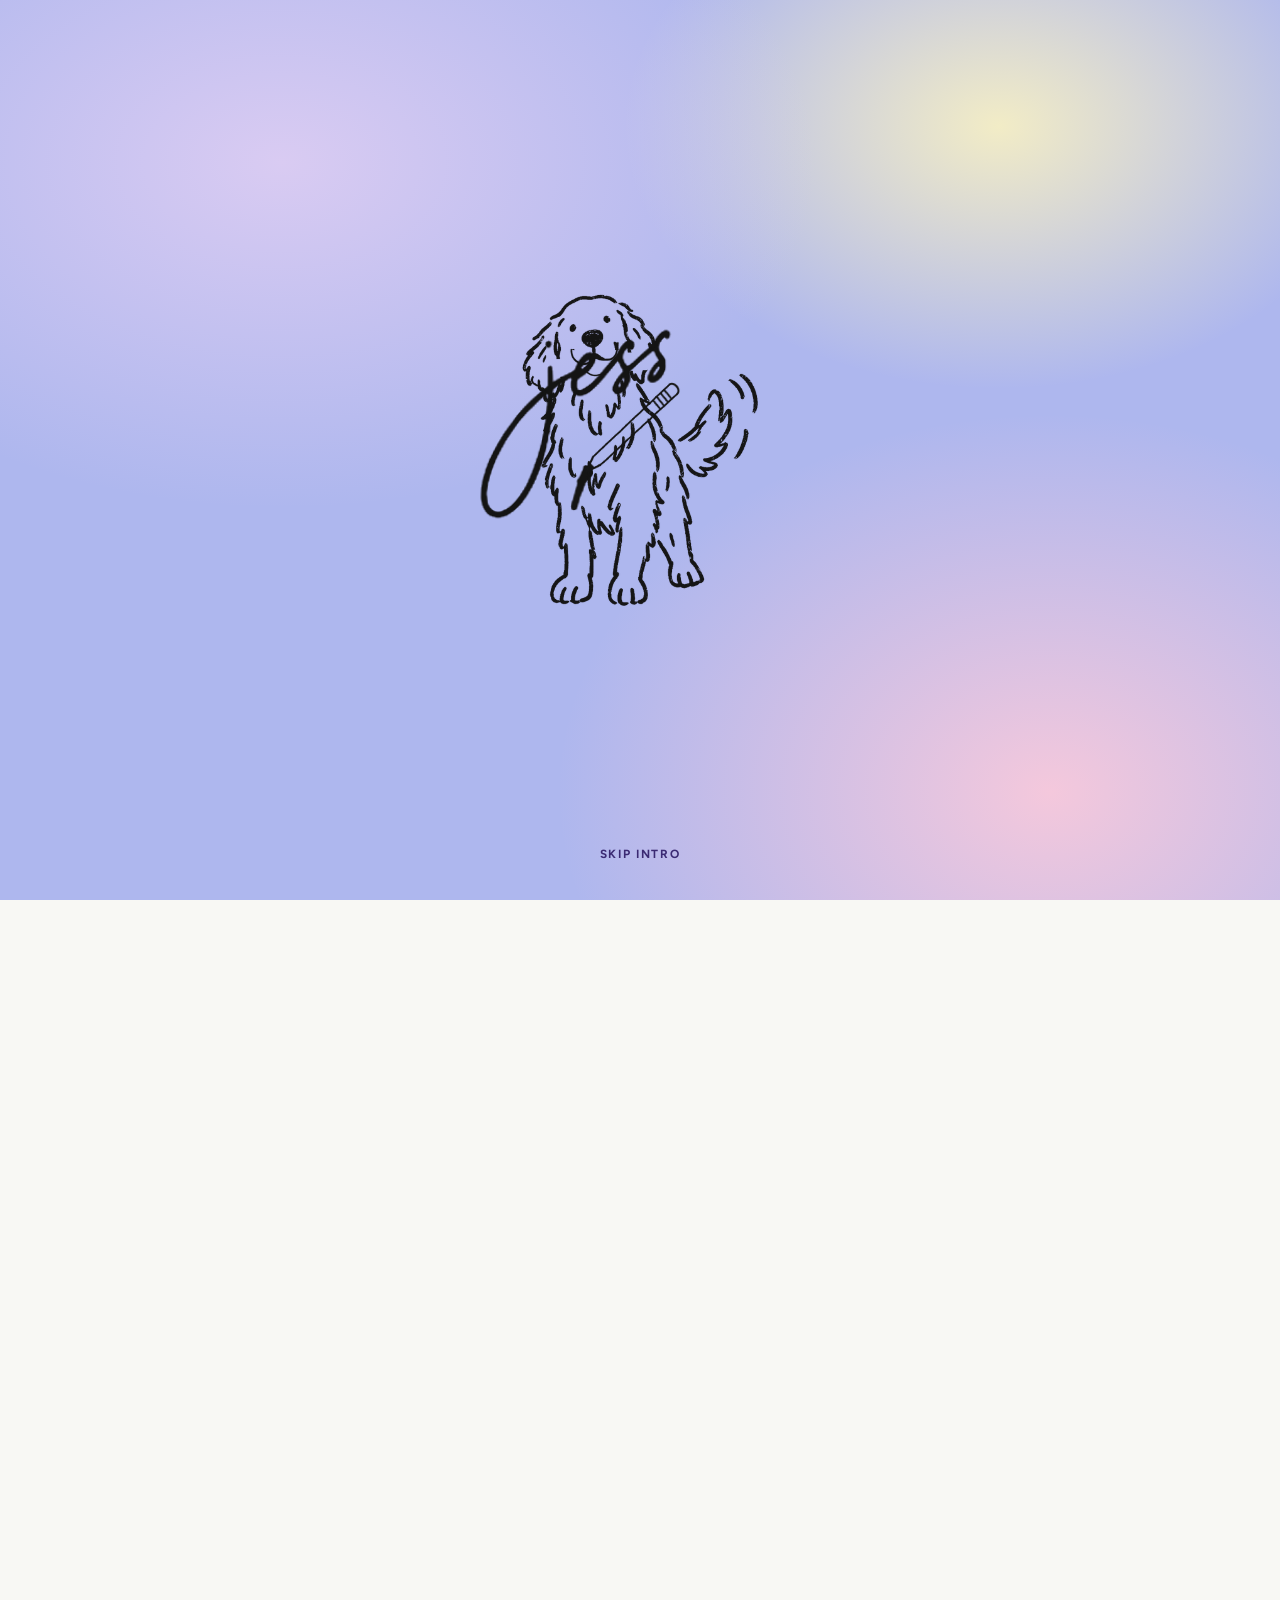
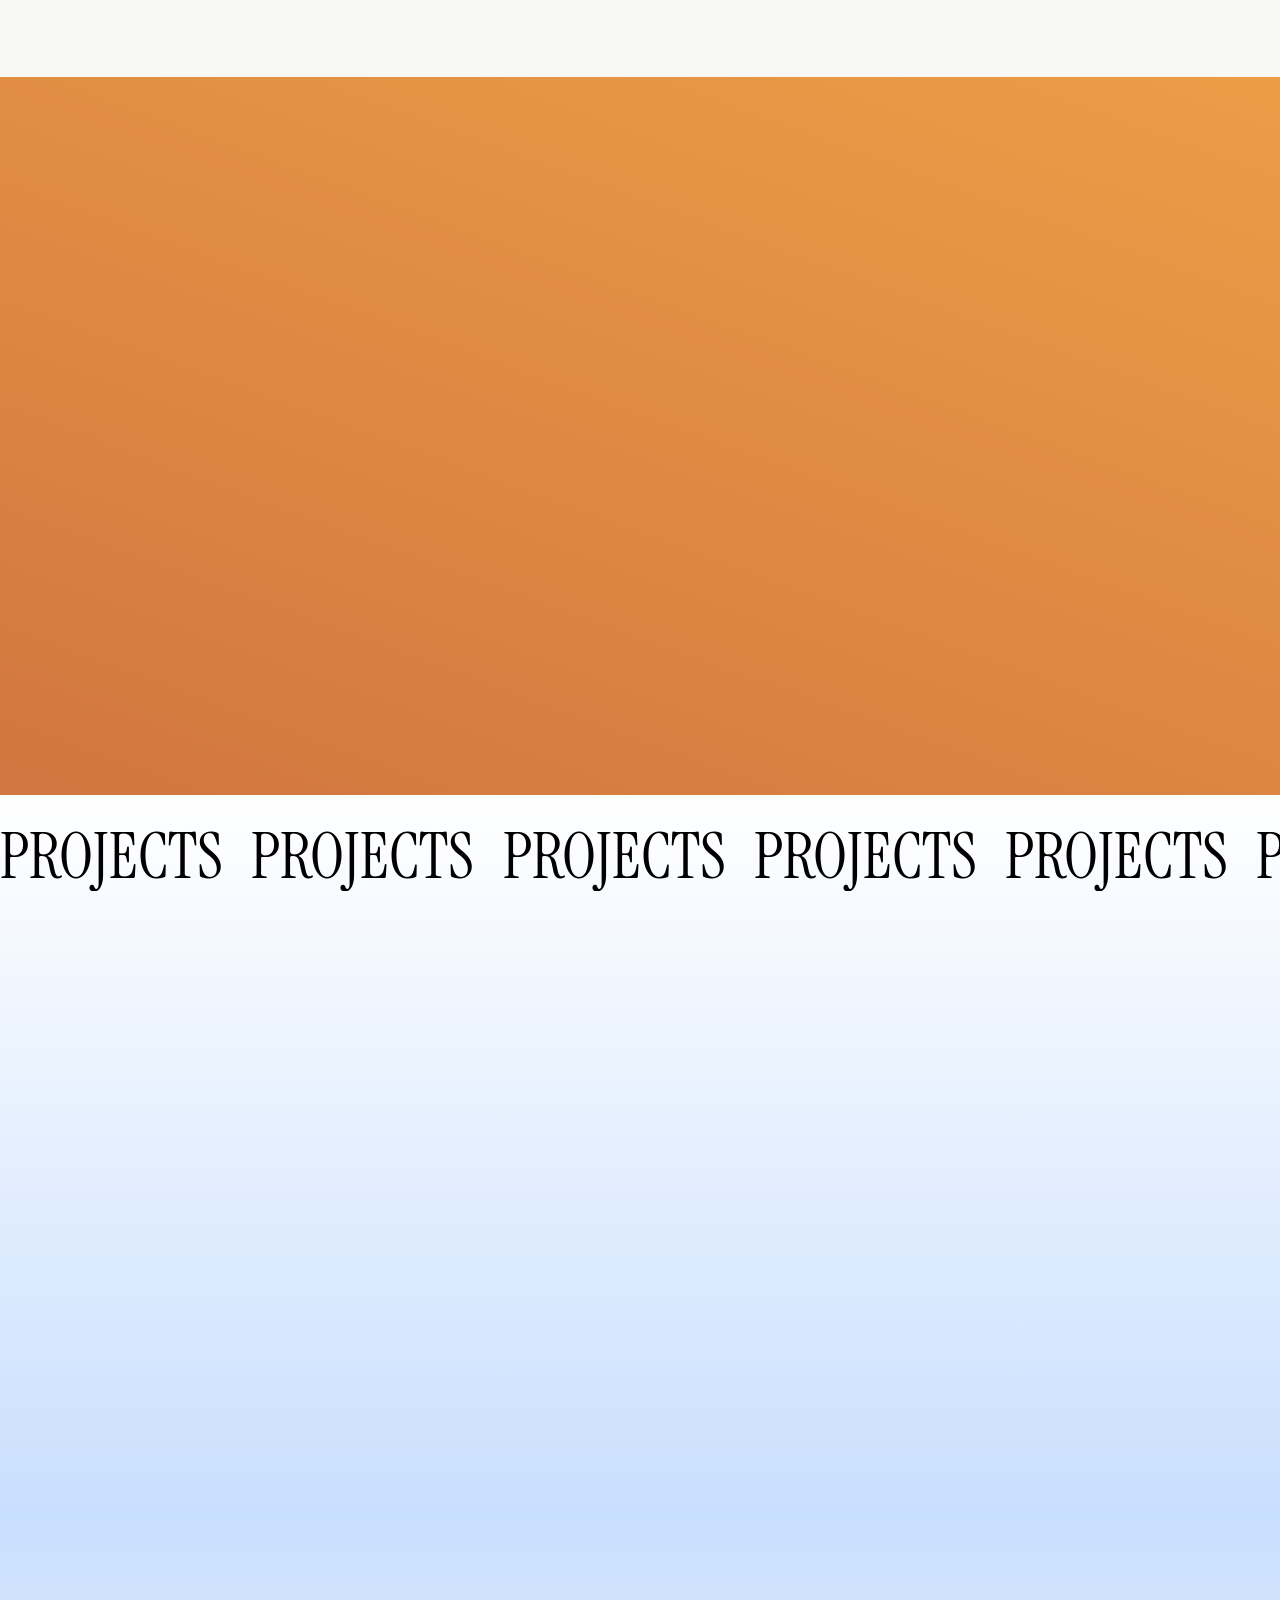
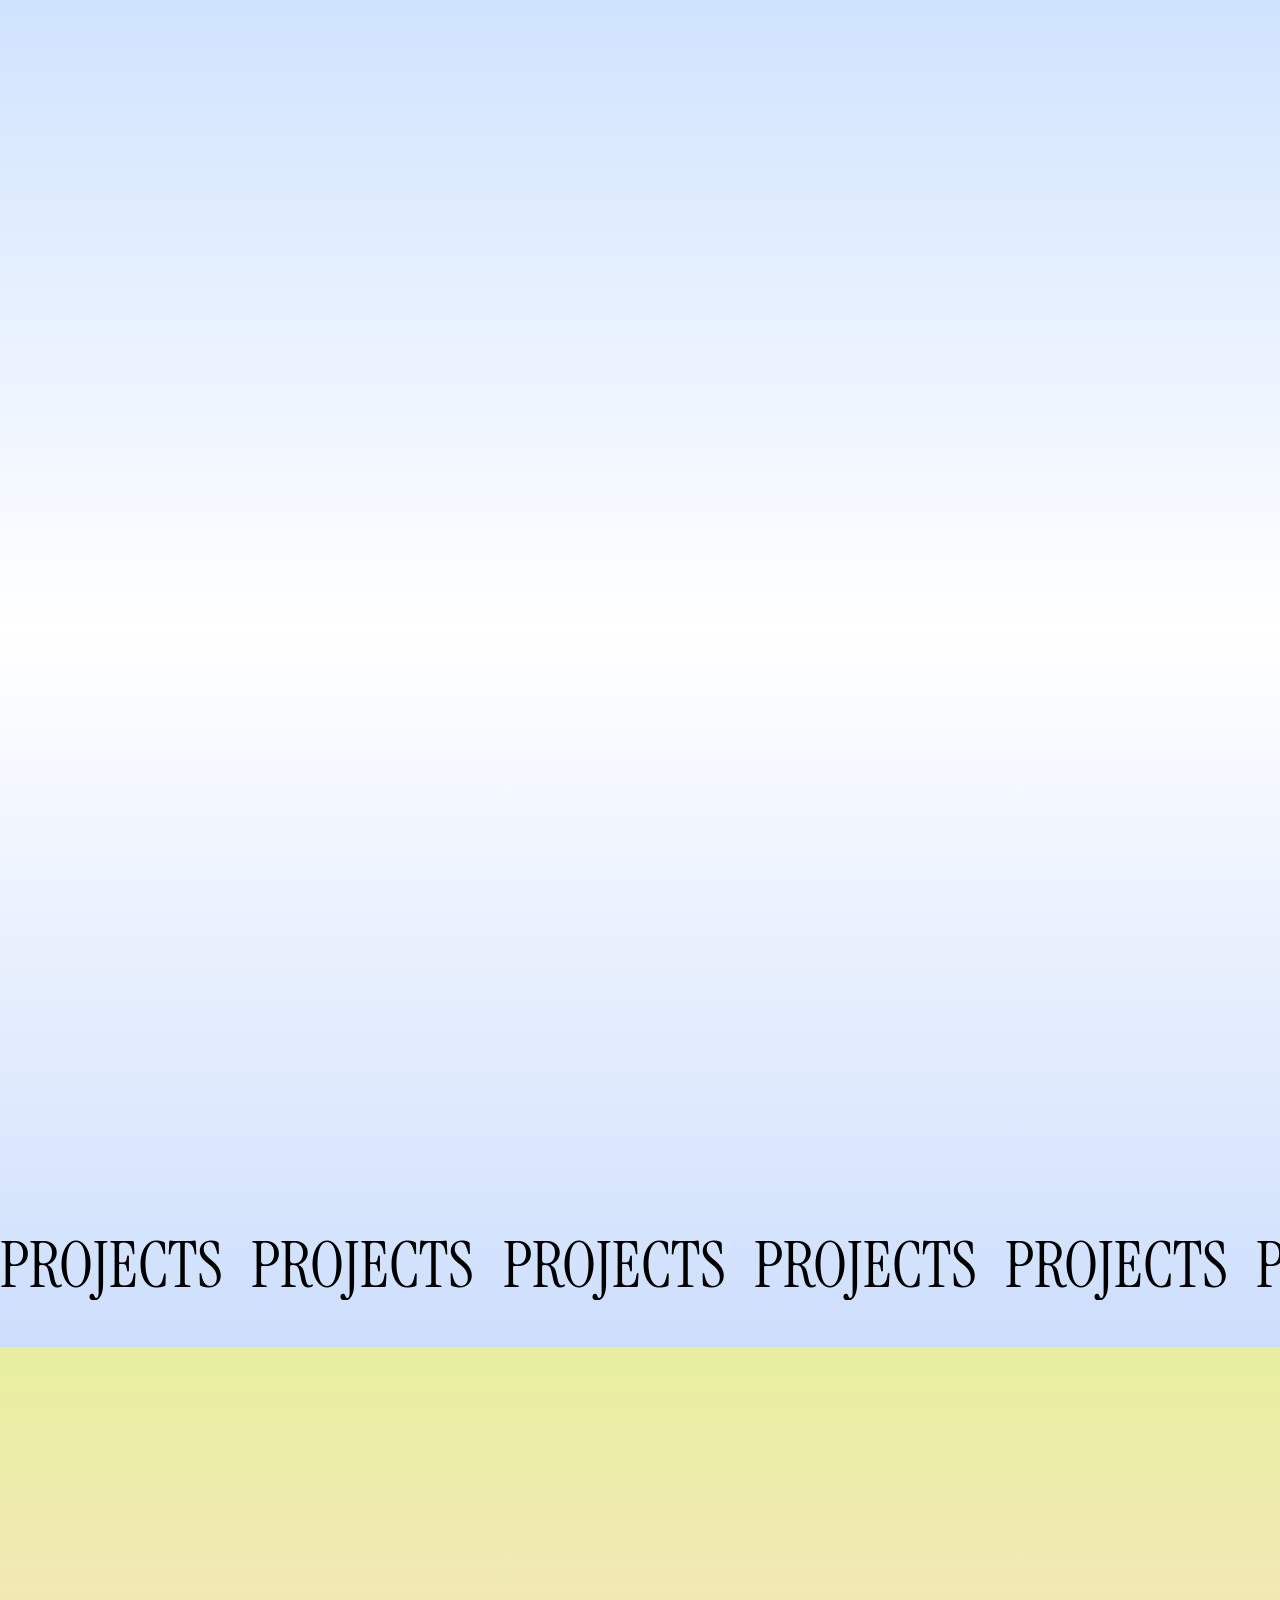
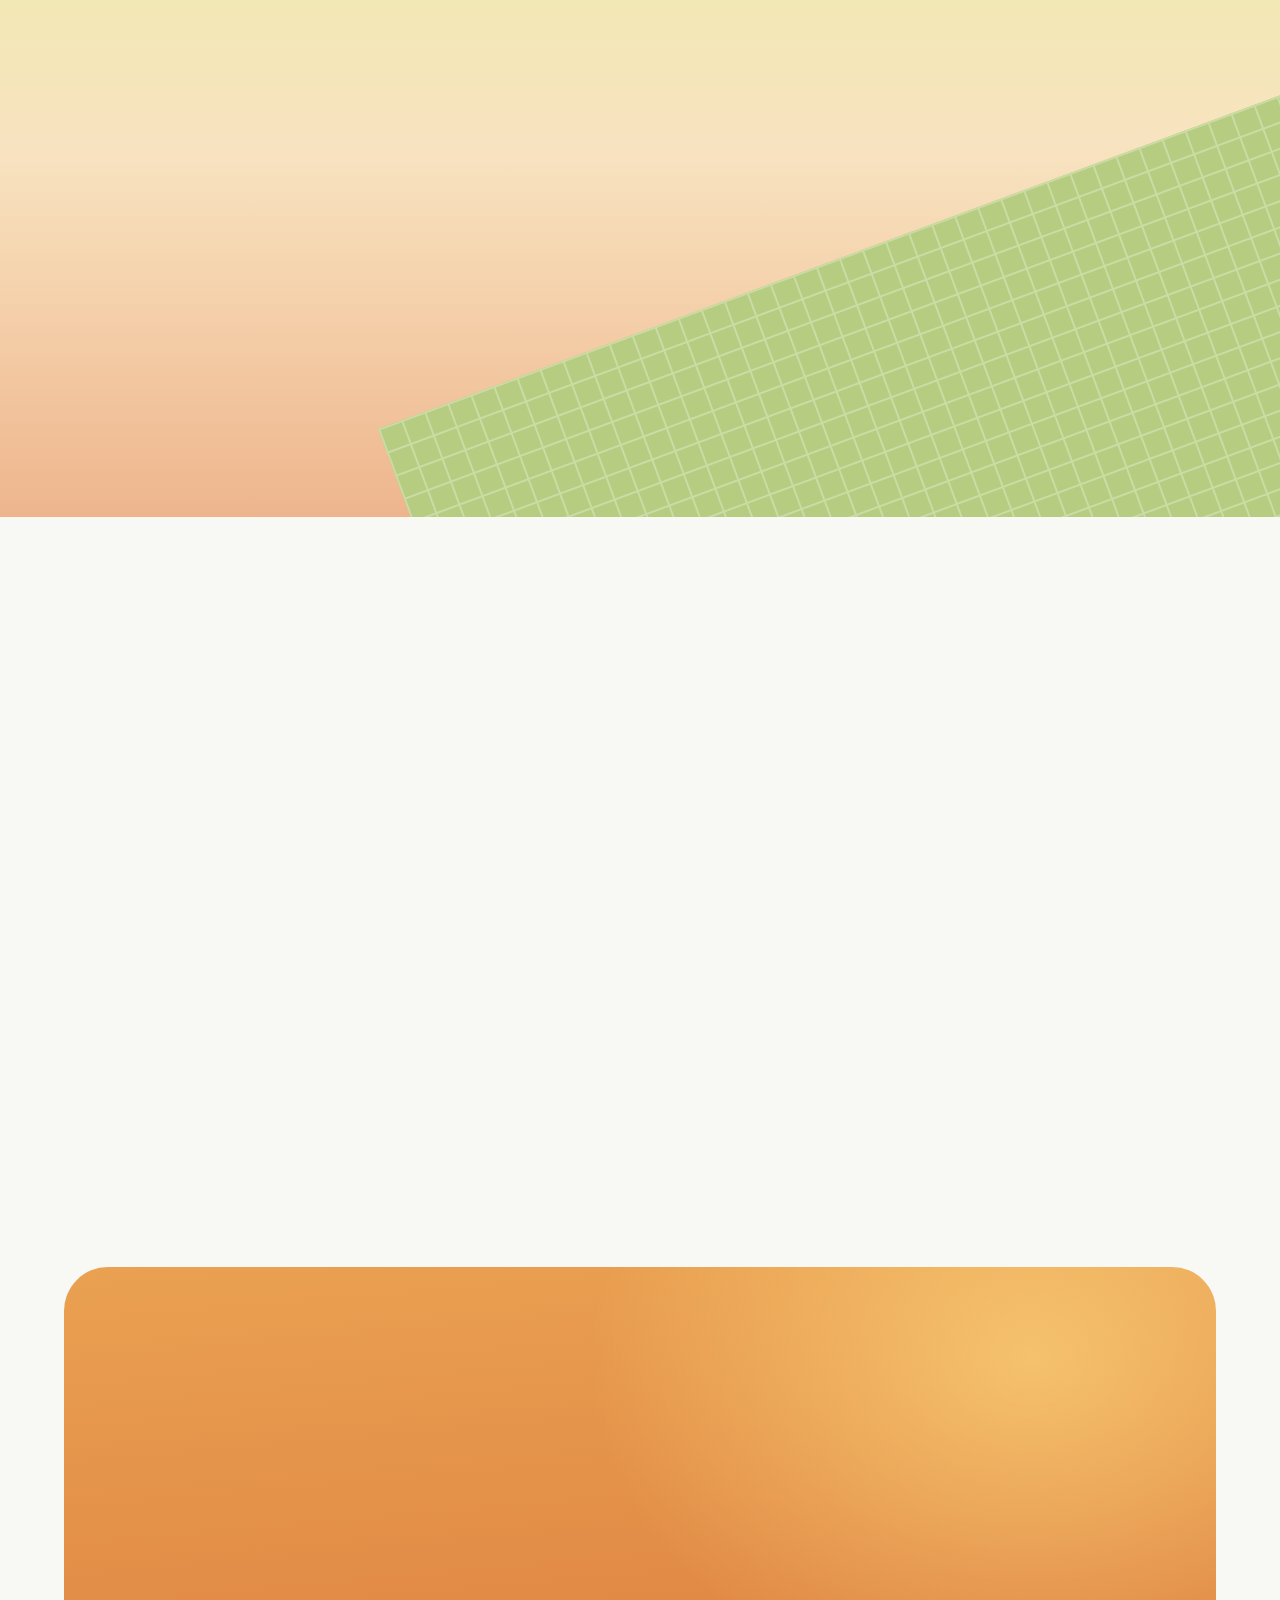
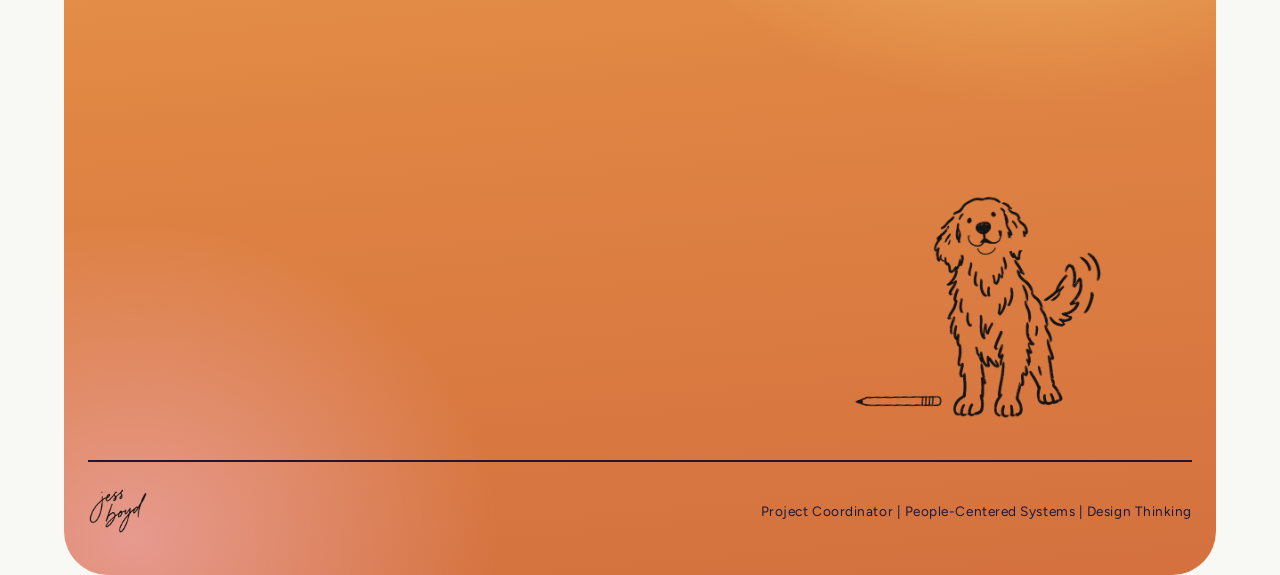
==== commit 8f42b881: "Text and font updates - Connect heading: "Let's Connect" (capital C, no period) - Skills column titl" ====
--- a/index.html
+++ b/index.html
@@ -59,7 +59,7 @@
 </script>
 <link rel="preconnect" href="https://fonts.googleapis.com">
 <link rel="preconnect" href="https://fonts.gstatic.com" crossorigin>
-<link href="https://fonts.googleapis.com/css2?family=Figtree:wght@400;500;600;700;800&family=Instrument+Serif:ital@0;1&family=Nothing+You+Could+Do&family=Space+Mono:wght@400;700&display=swap" rel="stylesheet">
+<link href="https://fonts.googleapis.com/css2?family=Figtree:wght@400;500;600;700;800&family=Instrument+Serif:ital@0;1&family=Nothing+You+Could+Do&display=swap" rel="stylesheet">
 <!-- Styles: one file per section, plus shared base/effects/dog. Order matters (base first). -->
 <link rel="stylesheet" href="css/base.css">
 <link rel="stylesheet" href="css/effects.css">
@@ -137,8 +137,8 @@
       </div>
       <dl class="facts reveal" style="--d:2">
         <div><dt>Home</dt><dd>Louisiana roots → Northwest Arkansas</dd></div>
-        <div><dt>Fun fact</dt><dd>I really enjoy thriller and true crime podcasts.</dd></div>
-        <div><dt>Current work</dt><dd>Project Coordinator, Milestone Leadership<br>Exploring Product Innovation at the University of Arkansas</dd></div>
+        <div><dt>Fun Fact</dt><dd>I really enjoy thriller and true crime podcasts.</dd></div>
+        <div><dt>Current Work</dt><dd>Project Coordinator, Milestone Leadership<br>Exploring Product Innovation at the University of Arkansas</dd></div>
         <div><dt>Creative Outlet</dt><dd>Photography, kayaking, print making, &amp; more</dd></div>
       </dl>
       <div class="cluster reveal" id="cluster" style="--d:3">
@@ -230,7 +230,7 @@
         </ol>
         <a class="resume" href="assets/Jess-Boyd-Resume.pdf" download="Jess-Boyd-Resume.pdf">
           <svg viewBox="0 0 48 44" aria-hidden="true" focusable="false"><path class="cl" d="M13 40 C 5 40 1 34 2 28 C 3 22 8 20 12 20 C 12 11 19 4 28 4 C 36 4 42 10 42 18 C 46 19 48 23 47 28 C 46 34 42 40 35 40 Z"/><path class="ar" d="M24.5 16 L24.5 32 M18 27 L24.5 34 L31 27"/></svg>
-          <span><b>Download Resume</b><span>For More Details</span><span class="sr"> (PDF)</span></span>
+          <span><b>Download Resume</b><span class="sr"> (PDF)</span></span>
         </a>
       </div>
       <aside class="sticky reveal" style="--d:2" aria-label="Education">
@@ -265,7 +265,7 @@
        ================================================== -->
   <section class="connect" id="connect" aria-labelledby="connect-h">
     <div class="wrap">
-      <h2 class="ch reveal" id="connect-h"><span>Let’s</span><span>connect.</span></h2>
+      <h2 class="ch reveal" id="connect-h"><span>Let’s</span><span>Connect</span></h2>
       <p class="cline reveal" style="--d:1">Say hello by email or find me on LinkedIn.</p>
       <div class="links reveal" style="--d:2">
         <a class="clink" href="mailto:connect.jessboyd@gmail.com">Email me <span class="ar" aria-hidden="true">↗</span></a>
--- a/css/base.css
+++ b/css/base.css
@@ -8,7 +8,6 @@
   --yellow: #E8D948; --orange: #DB7A3E; --orange-deep: #C9622A;
   --serif: "Instrument Serif", "Iowan Old Style", Georgia, serif;
   --sans: "Figtree", "Helvetica Neue", Arial, sans-serif;
-  --mono: "Space Mono", "Courier New", monospace;
   --script: "Nothing You Could Do", "Bradley Hand", "Segoe Print", cursive;
   --bar: 4.6rem;
   /* one "design pixel": the Figma frames are 1016px wide, so 1 unit = 1/1016 of the page width (capped at 1600px). Used by the hero, about, quote and work-experience layouts. */
@@ -28,8 +27,8 @@
 .hero :focus-visible { outline-color: #fff; }
 .spread { padding-block: clamp(4.5rem, 10vw, 8.5rem); position: relative; }
 .wrap { width: min(100% - 3rem, 72rem); margin-inline: auto; position: relative; }
-.mono { font-family: var(--mono); font-size: .85rem; letter-spacing: .04em; }
-.label { font-family: var(--mono); font-size: .74rem; letter-spacing: .12em; text-transform: uppercase; font-weight: 700; color: var(--muted); }
+.mono { font-family: var(--sans); font-size: .85rem; letter-spacing: .04em; }
+.label { font-family: var(--sans); font-size: .74rem; letter-spacing: .12em; text-transform: uppercase; font-weight: 700; color: var(--muted); }
 .display { font-family: var(--serif); font-weight: 400; letter-spacing: -.03em; line-height: .9; font-size: clamp(3.2rem, 10vw, 9rem); margin: 0; }
 .sr { position: absolute; width: 1px; height: 1px; overflow: hidden; clip: rect(0 0 0 0); white-space: nowrap; }
 .skiplink { position: absolute; left: -999px; top: 0; background: var(--ink); color: var(--cream); padding: .7rem 1rem; z-index: 300; }
--- a/css/opening.css
+++ b/css/opening.css
@@ -15,7 +15,7 @@
 .penfx { position: absolute; left: 0; top: 0; pointer-events: none; }
 .penfx.fixed { position: fixed; z-index: 210; }
 .dogpen { position: absolute; }
-.skip-intro { position: fixed; z-index: 220; left: 50%; bottom: calc(1.5rem + env(safe-area-inset-bottom, 0px)); transform: translateX(-50%); background: none; border: 0; font-family: var(--mono); font-size: .74rem; letter-spacing: .14em; text-transform: uppercase; font-weight: 700; color: var(--plum); cursor: pointer; display: none; padding: .7rem 1rem; opacity: 0; animation: fadein .4s ease 1s forwards; }
+.skip-intro { position: fixed; z-index: 220; left: 50%; bottom: calc(1.5rem + env(safe-area-inset-bottom, 0px)); transform: translateX(-50%); background: none; border: 0; font-family: var(--sans); font-size: .74rem; letter-spacing: .14em; text-transform: uppercase; font-weight: 700; color: var(--plum); cursor: pointer; display: none; padding: .7rem 1rem; opacity: 0; animation: fadein .4s ease 1s forwards; }
 .intro-on .skip-intro { display: block; }
 .skip-intro:hover { text-decoration: underline; }
 .skip-intro:focus-visible { animation: none; opacity: 1; }
--- a/css/about.css
+++ b/css/about.css
@@ -12,7 +12,7 @@
 .atext { margin-top: 1.6rem; }
 .atext p { margin: 0; color: #000; font-size: 1.0625rem; line-height: 1.5; max-width: 36rem; }
 .facts { margin: 2rem 0 0; display: grid; gap: 1.1rem; }
-.facts dt { font-weight: 700; font-size: 1.05rem; line-height: 1.15; text-transform: uppercase; color: var(--lilac-text); }
+.facts dt { font-weight: 700; font-size: 1.05rem; line-height: 1.15; color: var(--lilac-text); }
 .facts dd { margin: .15rem 0 0; color: #000; font-size: 1rem; line-height: 1.3; }
 
 /* the Polaroids: every measurement is in "cluster units" (1/535 of the cluster's width), so it scales as a set */
--- a/css/experience.css
+++ b/css/experience.css
@@ -28,8 +28,7 @@
 .resume .cl { fill: var(--lilac); }
 .resume .ar { fill: none; stroke: #FAFAFA; stroke-width: 3.6; stroke-linecap: round; stroke-linejoin: round; }
 .resume span { display: block; line-height: 1.15; }
-.resume b { display: block; color: var(--lilac-text); font-weight: 700; font-size: calc(18.5 * var(--gpx)); letter-spacing: 0; text-transform: uppercase; }
-.resume span span { font-size: calc(15.5 * var(--gpx)); }
+.resume b { display: block; color: var(--lilac-text); font-weight: 700; font-size: calc(18.5 * var(--gpx)); letter-spacing: 0; }
 .resume:hover b, .resume:focus-visible b { text-decoration: underline; text-underline-offset: .15em; }
 
 /* the pink sticky note, taped at the top right of the notebook */
@@ -57,7 +56,6 @@
   .resume { margin: 1rem 0 0; }
   .resume svg { width: 2.6rem; height: 2.4rem; }
   .resume b { font-size: 1.05rem; }
-  .resume span span { font-size: .9rem; }
   .sticky { position: relative; left: auto; top: auto; z-index: 2; width: min(17.5rem, calc(100% - 3.2rem)); margin-top: 3rem; align-self: flex-end; margin-right: max(1.6rem, calc(50% - 20rem)); padding: 3.2rem 1.2rem 1.4rem 1.4rem; box-shadow: 0 .2rem .8rem rgba(60,60,110,.14); }
   .sticky h3 { font-size: 1.05rem; white-space: normal; }
   .sticky p { font-size: .92rem; margin-bottom: 1.1rem; }
--- a/css/skills.css
+++ b/css/skills.css
@@ -1,13 +1,18 @@
 /* ==========================================================
    5. SKILLS
-   Quiet four-column skills list. Section: #skills   (no script)
+   Four-column bulleted skills list. The heading is the same size as the Experience heading. Section: #skills   (no script)
    ========================================================== */
 .skills-spread { padding-top: clamp(3.5rem, 7vw, 6rem); }
-.skills-spread h2 { margin: 0 0 clamp(2rem, 4vw, 3.4rem); font-family: var(--serif); font-weight: 400; font-size: clamp(2.8rem, 5.5vw, 4.8rem); line-height: .9; letter-spacing: -.03em; color: var(--peri); }
+.skills-spread h2 { margin: 0 0 clamp(2rem, 4vw, 3.4rem); font-family: var(--serif); font-weight: 400; font-size: clamp(2.9rem, 10.5vw, 5.2rem); line-height: 1; letter-spacing: -.005em; color: var(--peri); }
+/* the exact size the Experience heading uses (see .notebook h2 in experience.css) */
+@media (min-width: 1000px) {
+  .skills-spread h2 { font-size: calc(83.8 * var(--gpx)); }
+}
 .skills { display: grid; grid-template-columns: repeat(4, 1fr); gap: 2.4rem clamp(1.4rem, 3vw, 3rem); }
-.skills h3 { margin: 0 0 .9rem; font-family: var(--serif); font-style: italic; font-weight: 400; font-size: 1.55rem; line-height: 1.1; letter-spacing: -.01em; color: var(--violet); }
-.skills ul { margin: 0; padding: 0; list-style: none; display: grid; gap: .55rem; }
-.skills li { line-height: 1.4; font-weight: 500; }
+.skills h3 { margin: 0 0 .9rem; font-family: var(--sans); font-style: normal; font-weight: 700; font-size: 28px; line-height: 1.15; letter-spacing: 0; color: var(--violet); }
+.skills ul { margin: 0; padding: 0 0 0 1.15rem; list-style: disc; display: grid; gap: .55rem; }
+.skills li { padding-left: .2rem; line-height: 1.4; font-weight: 500; }
+.skills li::marker { color: var(--violet); }
 
 @media (max-width: 900px) {
   .skills { grid-template-columns: 1fr 1fr; }
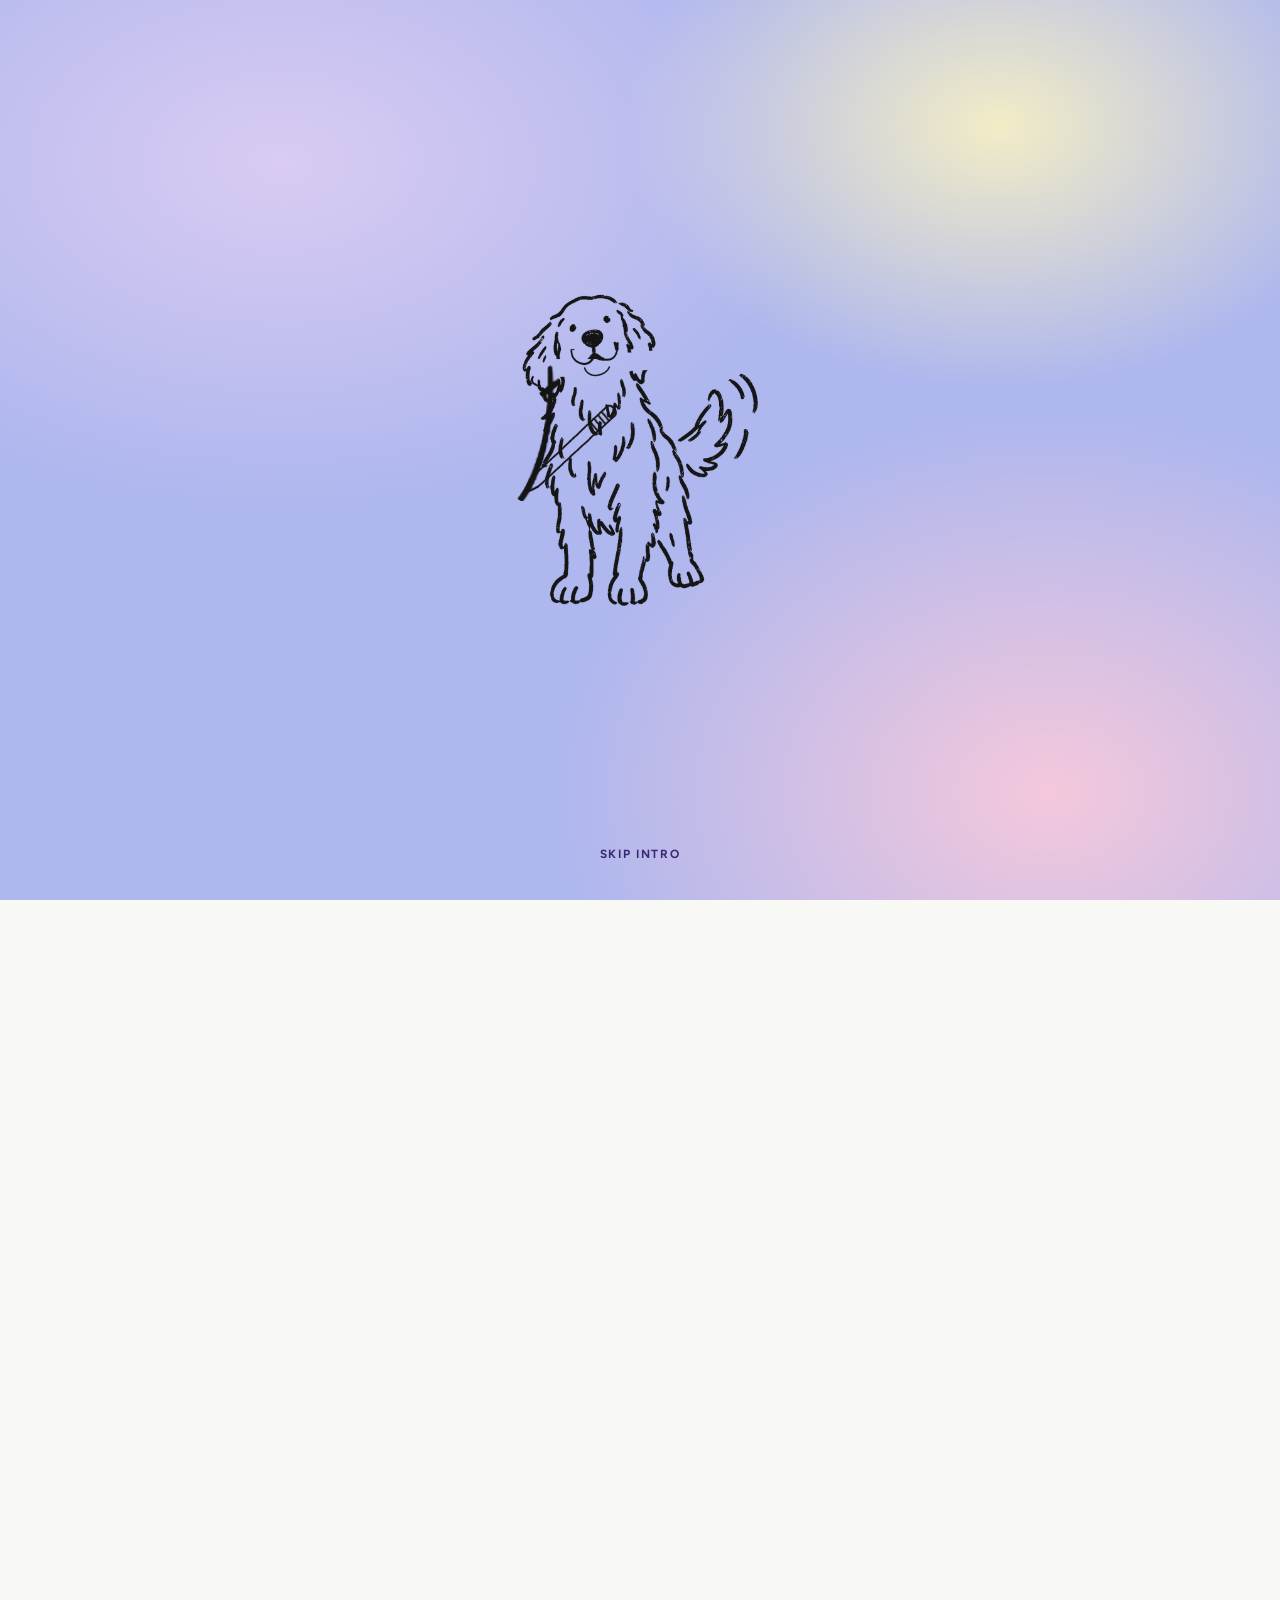
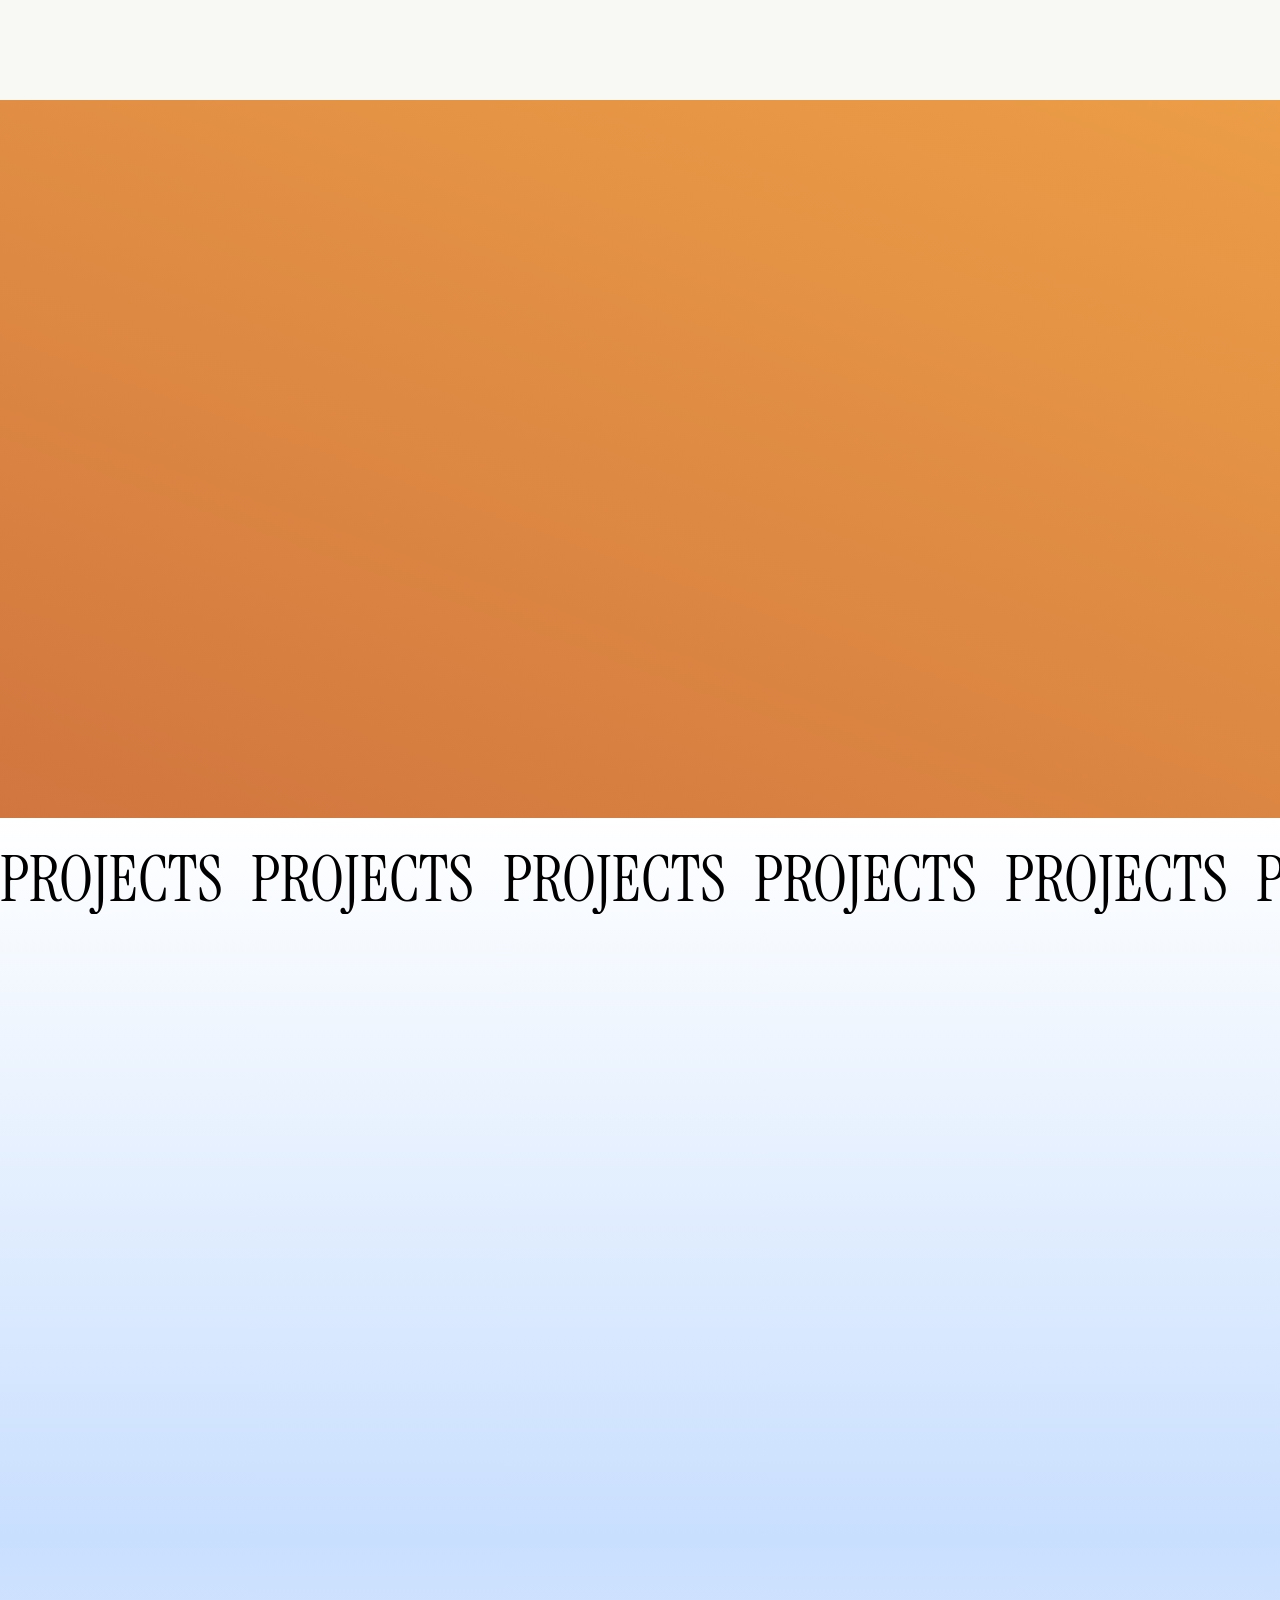
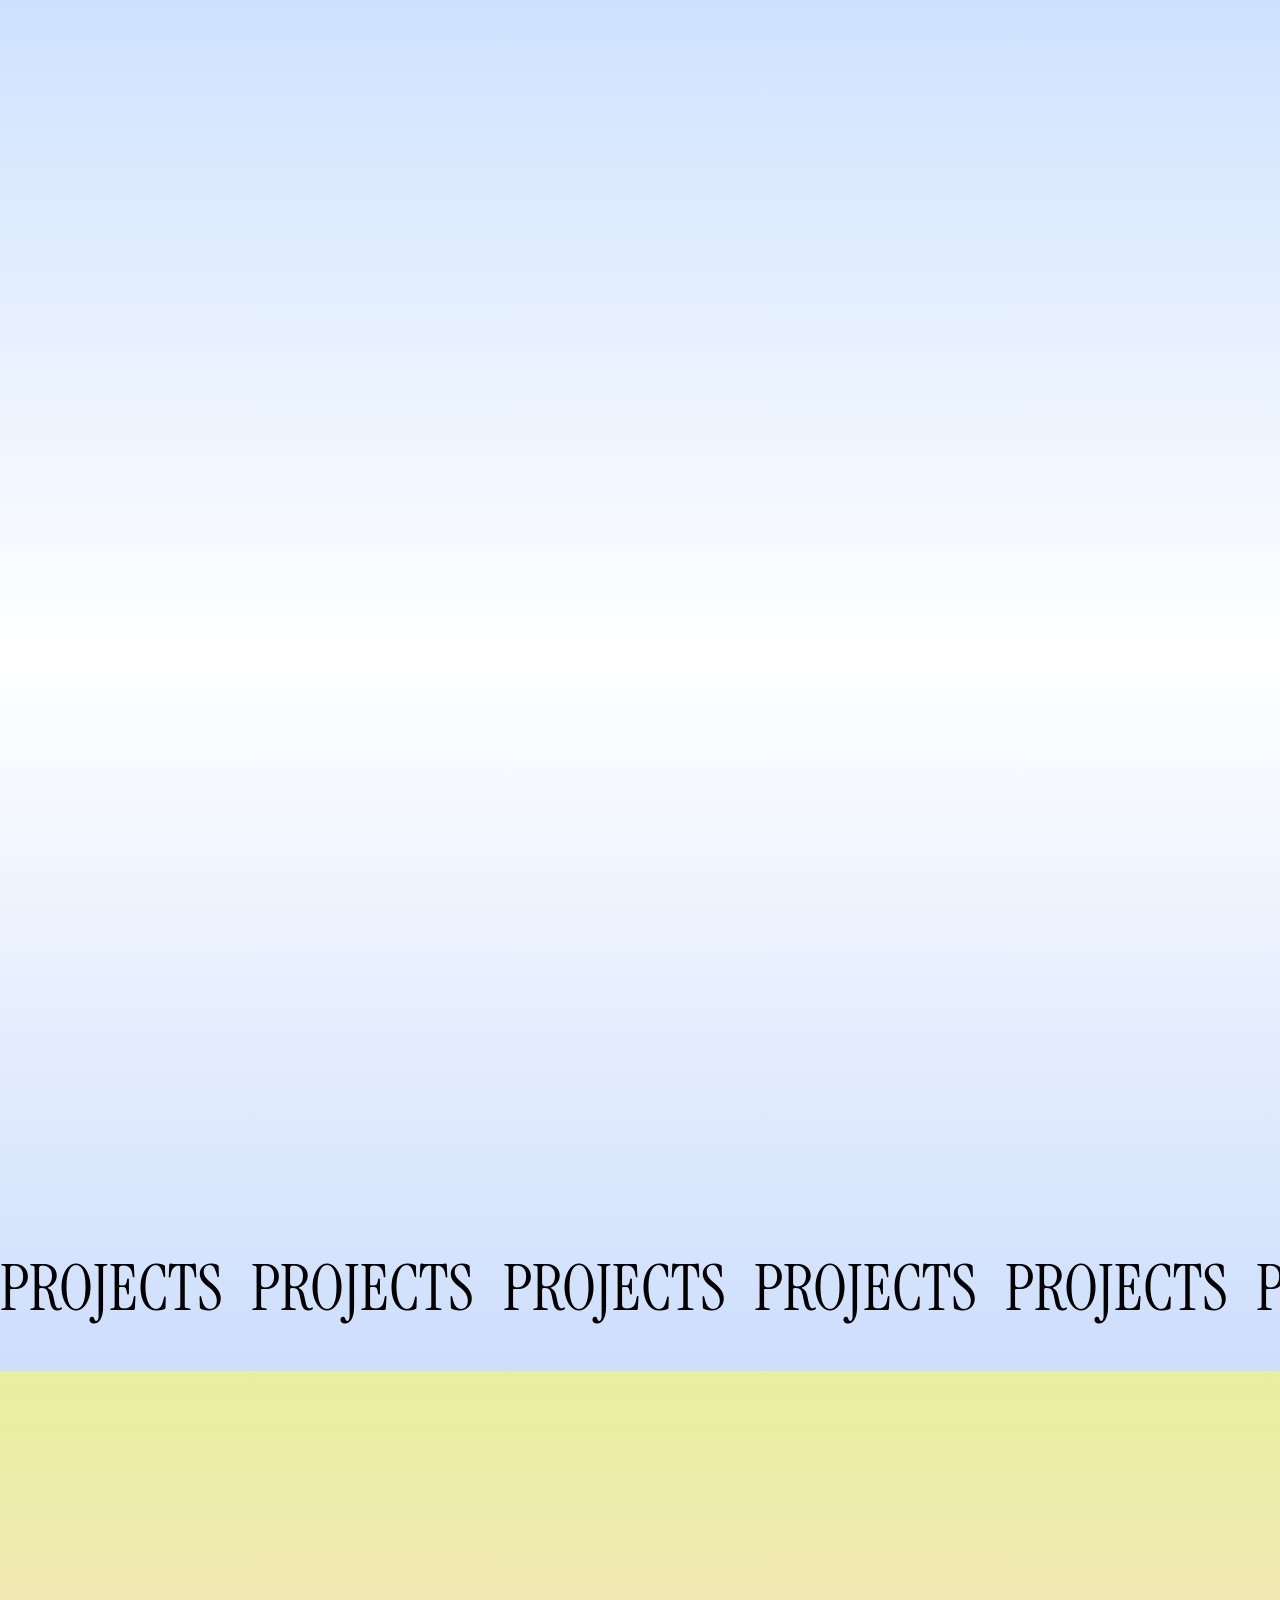
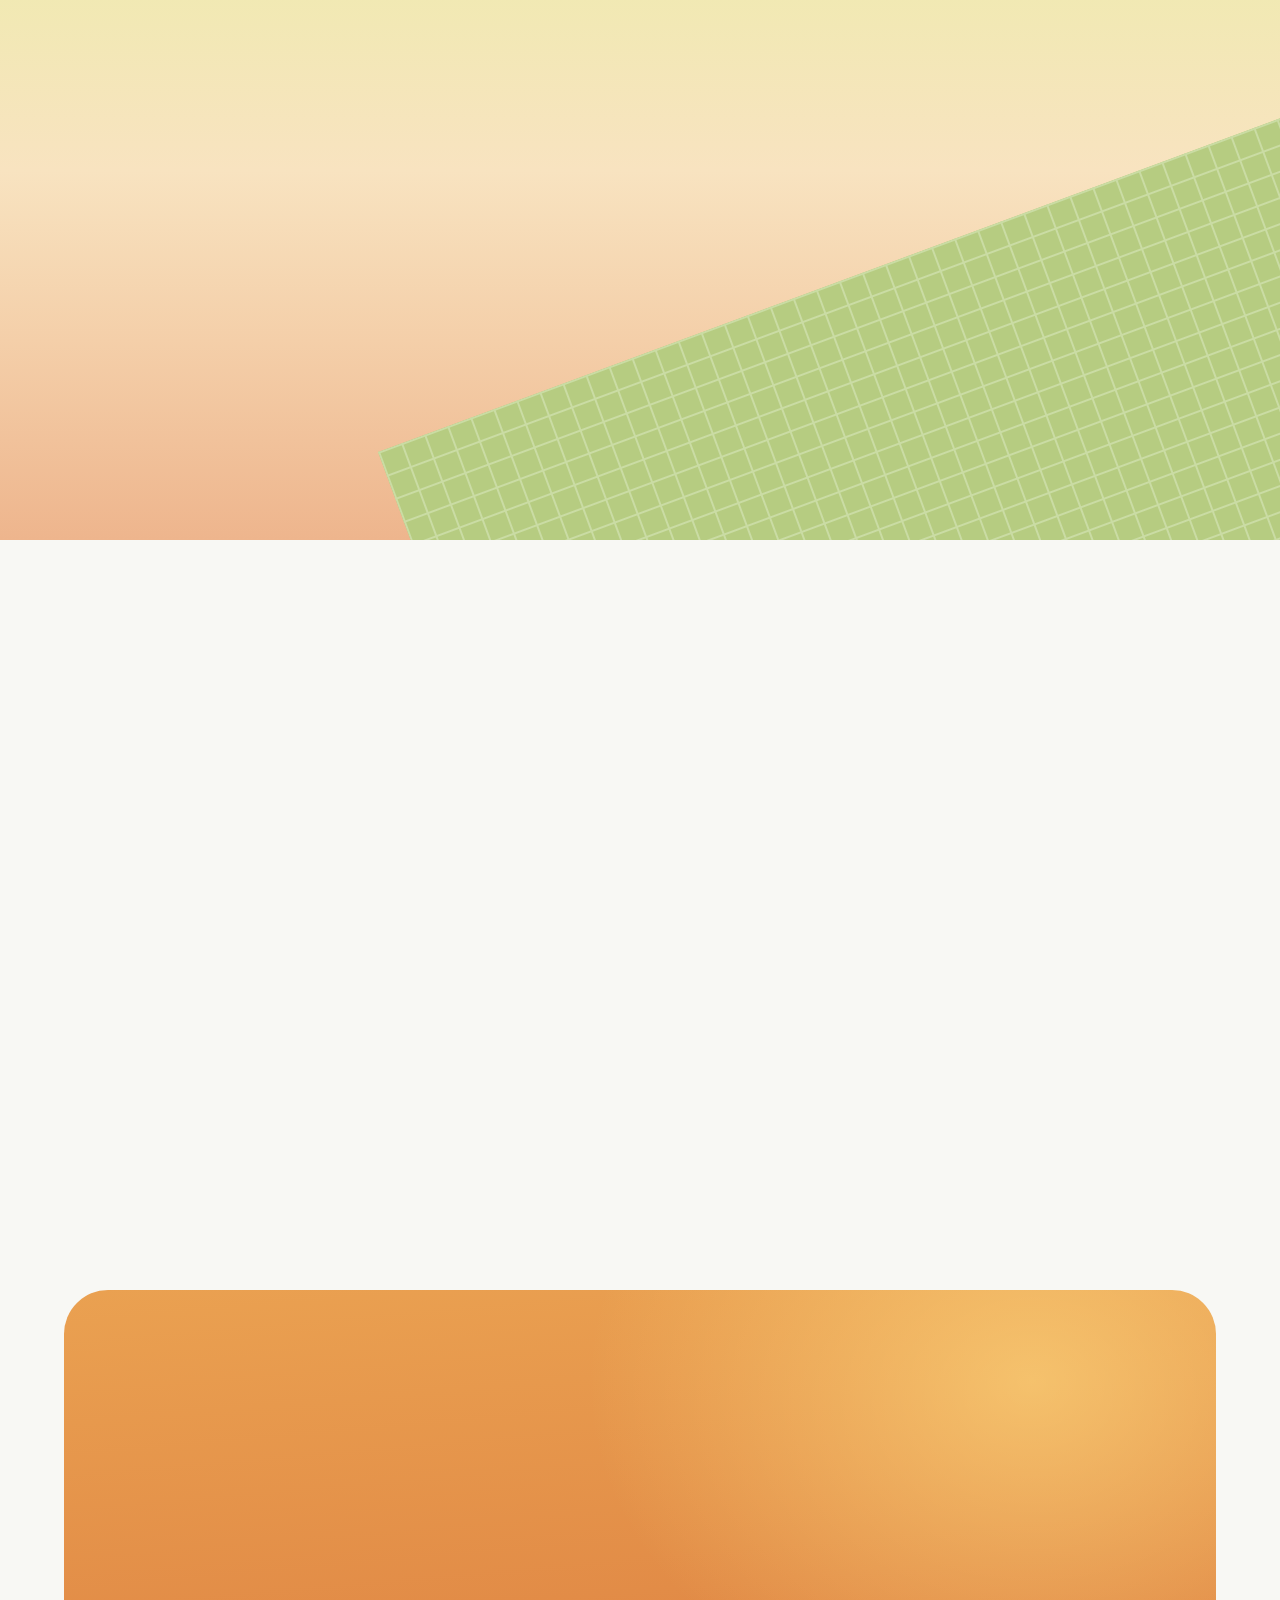
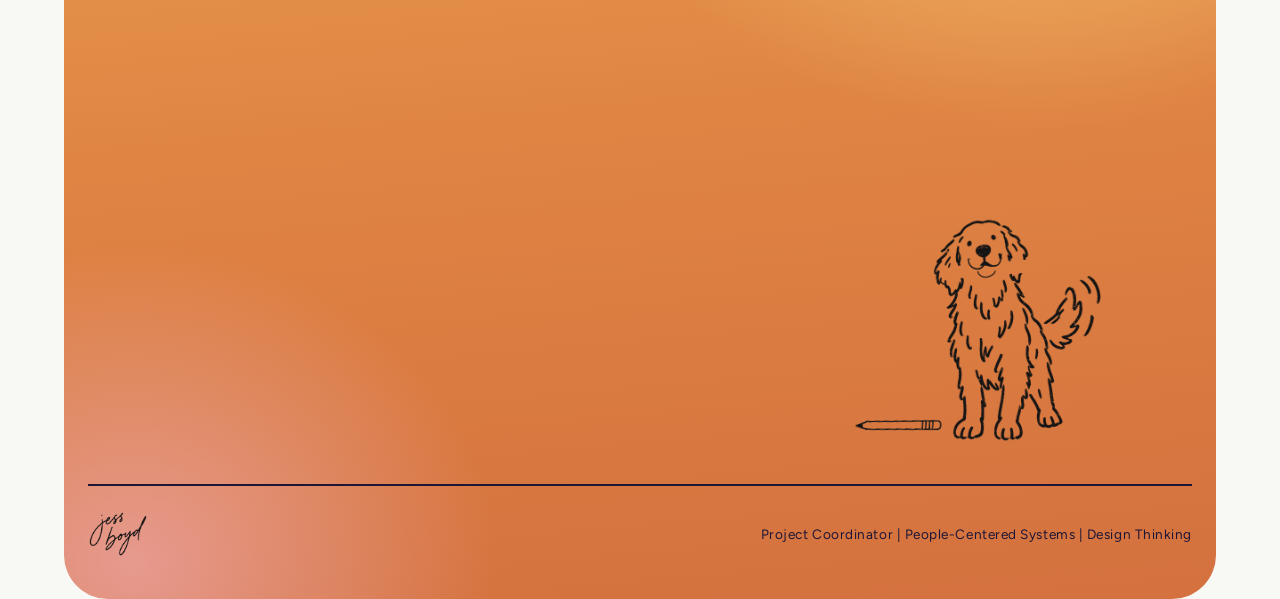
==== commit 23b3650f: "About heading: remove the periods Co-Authored-By: Claude Sonnet 5 <noreply@anthropic.com>" ====
--- a/index.html
+++ b/index.html
@@ -131,7 +131,7 @@
        ================================================== -->
   <section class="about" id="about" aria-labelledby="about-h">
     <div class="about-in">
-      <h2 class="reveal" id="about-h">Curious By Nature.<br>Creative By Background.</h2>
+      <h2 class="reveal" id="about-h">Curious By Nature<br>Creative By Background</h2>
       <div class="atext reveal" style="--d:1">
         <p>I’m a designer, creative, and growing innovator with <span class="hl" data-draw>nearly a decade</span> of experience <span class="hl" data-draw>bringing ideas to life.</span> I started in graphic design, but over the years I’ve realized I’m just as interested in the thinking behind what we create and how people actually experience it. I love asking questions, finding better ways to do things, and taking an idea from “what if?” to something real. These days, my work is a mix of design, communication, project coordination, and product innovation.</p>
       </div>
--- a/css/about.css
+++ b/css/about.css
@@ -1,6 +1,6 @@
 /* ==========================================================
    2. ABOUT
-   "Curious By Nature. Creative By Background.": paragraph with two marker highlights, four quick facts,
+   "Curious By Nature / Creative By Background": paragraph with two marker highlights, four quick facts,
    and a cluster of three overlapping Polaroids.
    Section: #about   Script: js/about.js
    Desktop (1000px+) follows the 1030px design frame, scaled with --gpx (see base.css).
@@ -12,7 +12,7 @@
 .atext { margin-top: 1.6rem; }
 .atext p { margin: 0; color: #000; font-size: 1.0625rem; line-height: 1.5; max-width: 36rem; }
 .facts { margin: 2rem 0 0; display: grid; gap: 1.1rem; }
-.facts dt { font-weight: 700; font-size: 1.05rem; line-height: 1.15; color: var(--lilac-text); }
+.facts dt { font-weight: 700; font-size: 28px; line-height: 1.15; color: var(--lilac); }
 .facts dd { margin: .15rem 0 0; color: #000; font-size: 1rem; line-height: 1.3; }
 
 /* the Polaroids: every measurement is in "cluster units" (1/535 of the cluster's width), so it scales as a set */
@@ -40,13 +40,8 @@
   .atext { margin-top: calc(22 * var(--gpx)); width: calc(408 * var(--gpx)); }
   .atext p { font-size: max(.9375rem, calc(15 * var(--gpx))); line-height: 1.25; max-width: none; }
   .facts { margin-top: calc(24 * var(--gpx)); width: calc(400 * var(--gpx)); gap: calc(15 * var(--gpx)); }
-  .facts dt { font-size: max(1rem, calc(18.2 * var(--gpx))); }
   .facts dd { margin-top: calc(1 * var(--gpx)); font-size: max(.9375rem, calc(14.2 * var(--gpx))); line-height: 1.2; }
   .cluster { position: absolute; left: calc(452 * var(--gpx)); top: calc(106 * var(--gpx)); width: calc(535 * var(--gpx)); margin: 0; }
-}
-/* from ~1050px the labels are large text, so the design lilac passes contrast; below that the darker shade is used */
-@media (min-width: 1050px) {
-  .facts dt { color: var(--lilac); }
 }
 @media (prefers-reduced-motion: reduce) {
   .pol { transition: none; }
--- a/css/skills.css
+++ b/css/skills.css
@@ -3,13 +3,13 @@
    Four-column bulleted skills list. The heading is the same size as the Experience heading. Section: #skills   (no script)
    ========================================================== */
 .skills-spread { padding-top: clamp(3.5rem, 7vw, 6rem); }
-.skills-spread h2 { margin: 0 0 clamp(2rem, 4vw, 3.4rem); font-family: var(--serif); font-weight: 400; font-size: clamp(2.9rem, 10.5vw, 5.2rem); line-height: 1; letter-spacing: -.005em; color: var(--peri); }
-/* the exact size the Experience heading uses (see .notebook h2 in experience.css) */
+.skills-spread h2 { margin: 0 0 clamp(2rem, 4vw, 3.4rem); font-family: var(--serif); font-weight: 400; font-size: clamp(2.9rem, 10.5vw, 5.2rem); line-height: 1; letter-spacing: -.005em; color: var(--lilac); }
+/* the exact size the Experience heading uses (see .notebook h2 in experience.css); same purple as the About heading */
 @media (min-width: 1000px) {
   .skills-spread h2 { font-size: calc(83.8 * var(--gpx)); }
 }
 .skills { display: grid; grid-template-columns: repeat(4, 1fr); gap: 2.4rem clamp(1.4rem, 3vw, 3rem); }
-.skills h3 { margin: 0 0 .9rem; font-family: var(--sans); font-style: normal; font-weight: 700; font-size: 28px; line-height: 1.15; letter-spacing: 0; color: var(--violet); }
+.skills h3 { margin: 0 0 .9rem; font-family: var(--sans); font-style: normal; font-weight: 700; font-size: 28px; line-height: 1.15; letter-spacing: 0; color: var(--lilac); }
 .skills ul { margin: 0; padding: 0 0 0 1.15rem; list-style: disc; display: grid; gap: .55rem; }
 .skills li { padding-left: .2rem; line-height: 1.4; font-weight: 500; }
 .skills li::marker { color: var(--violet); }
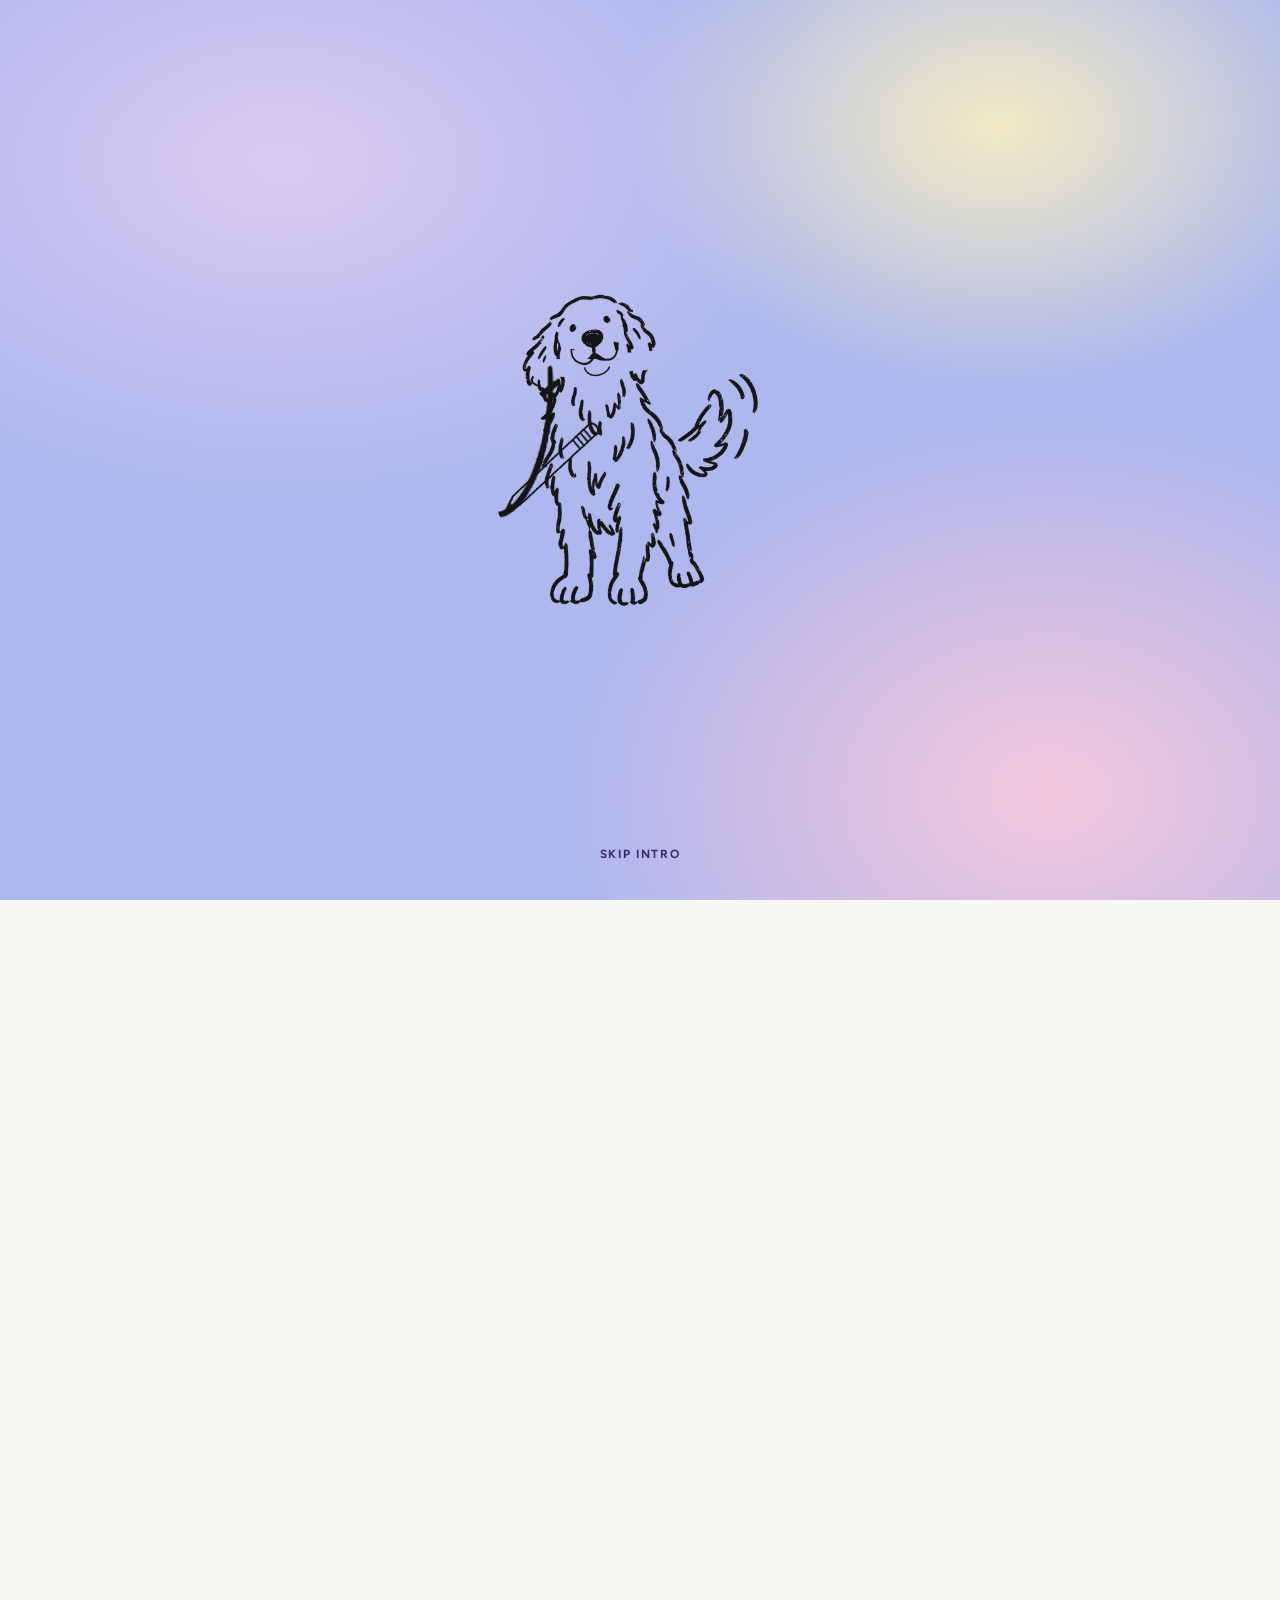
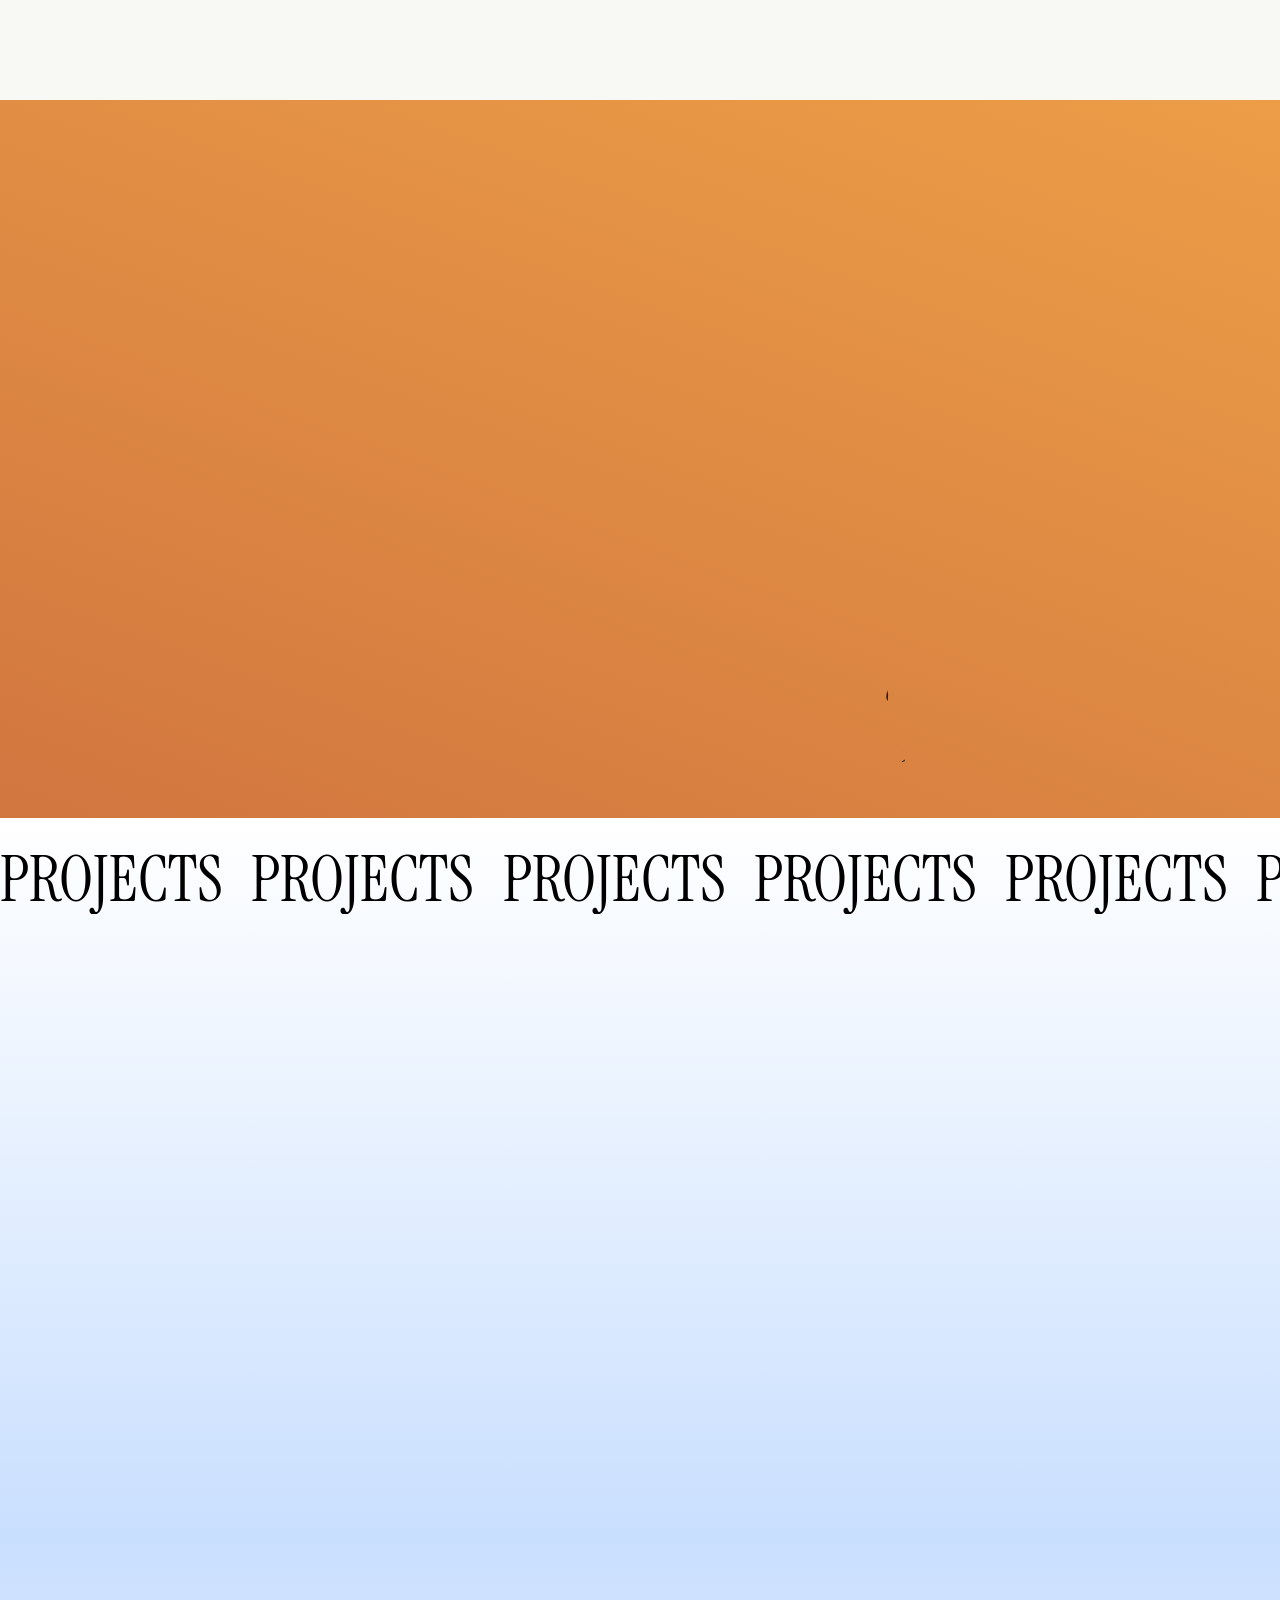
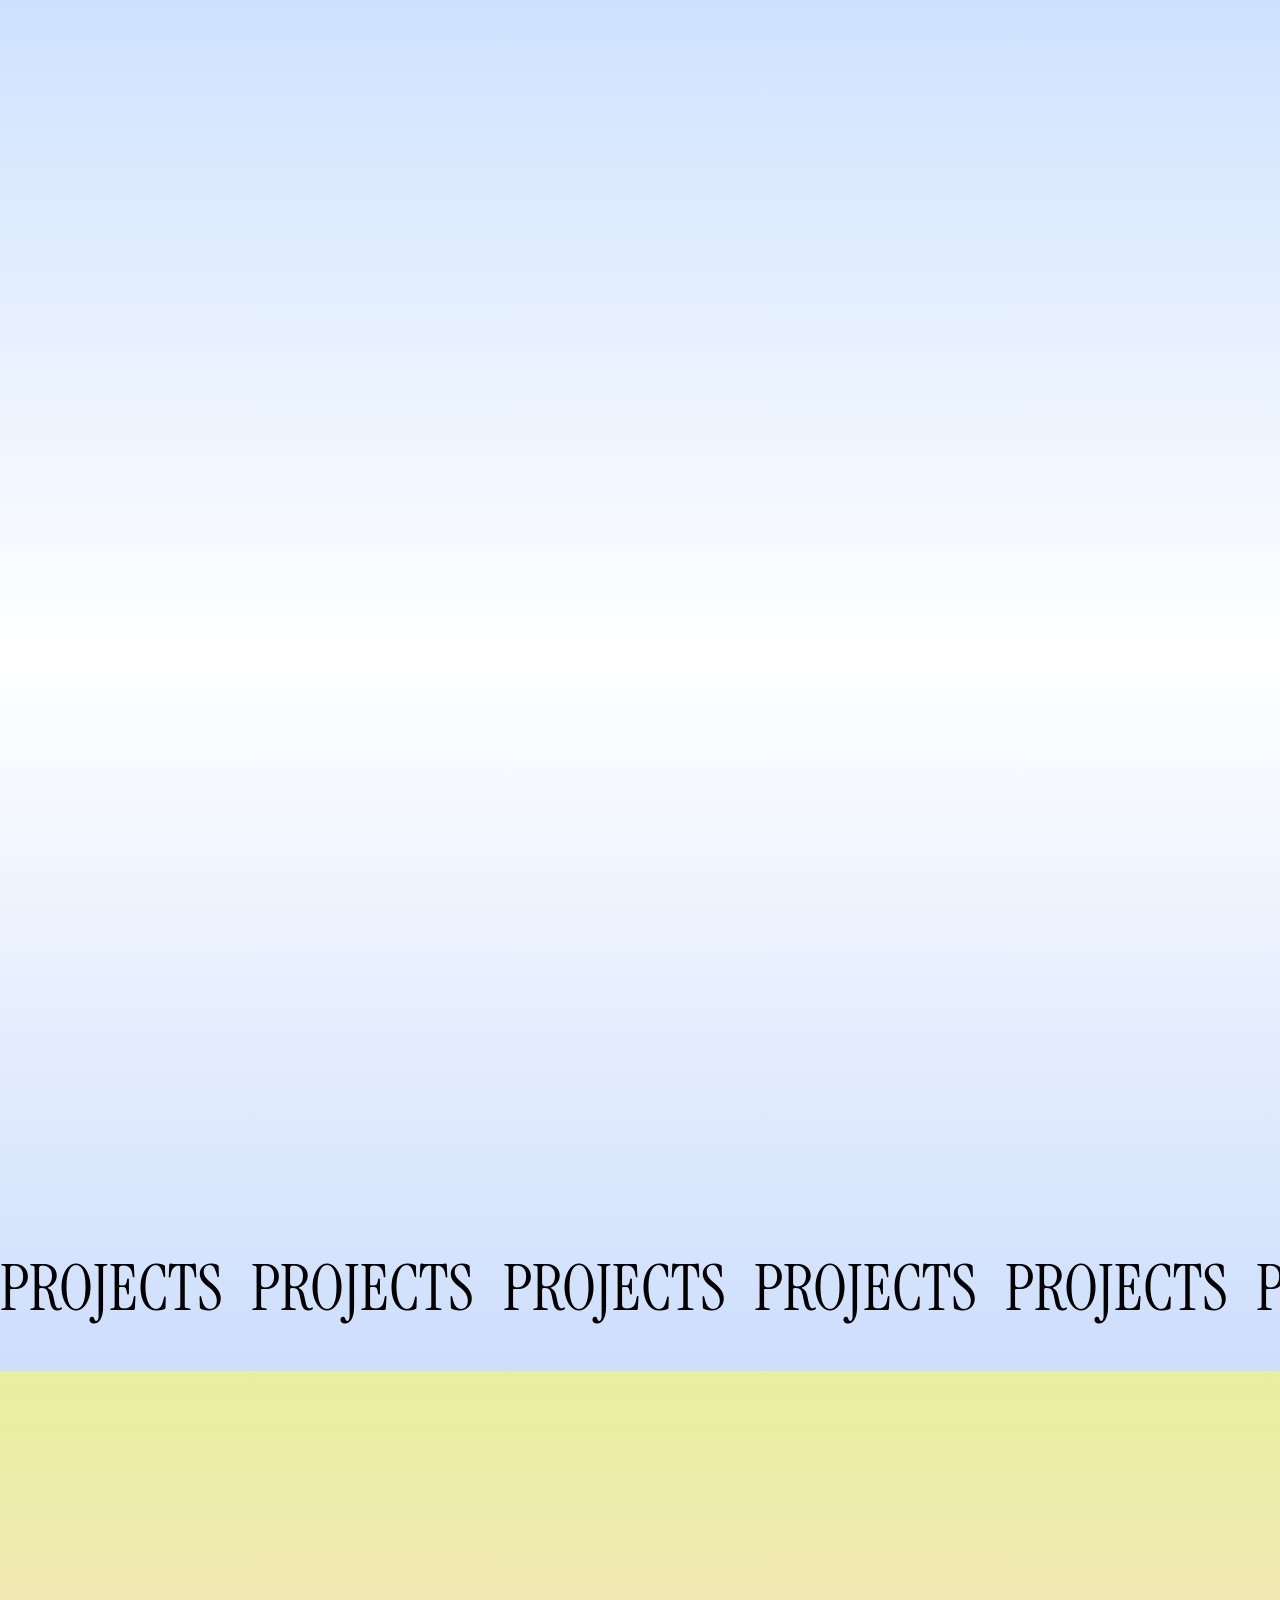
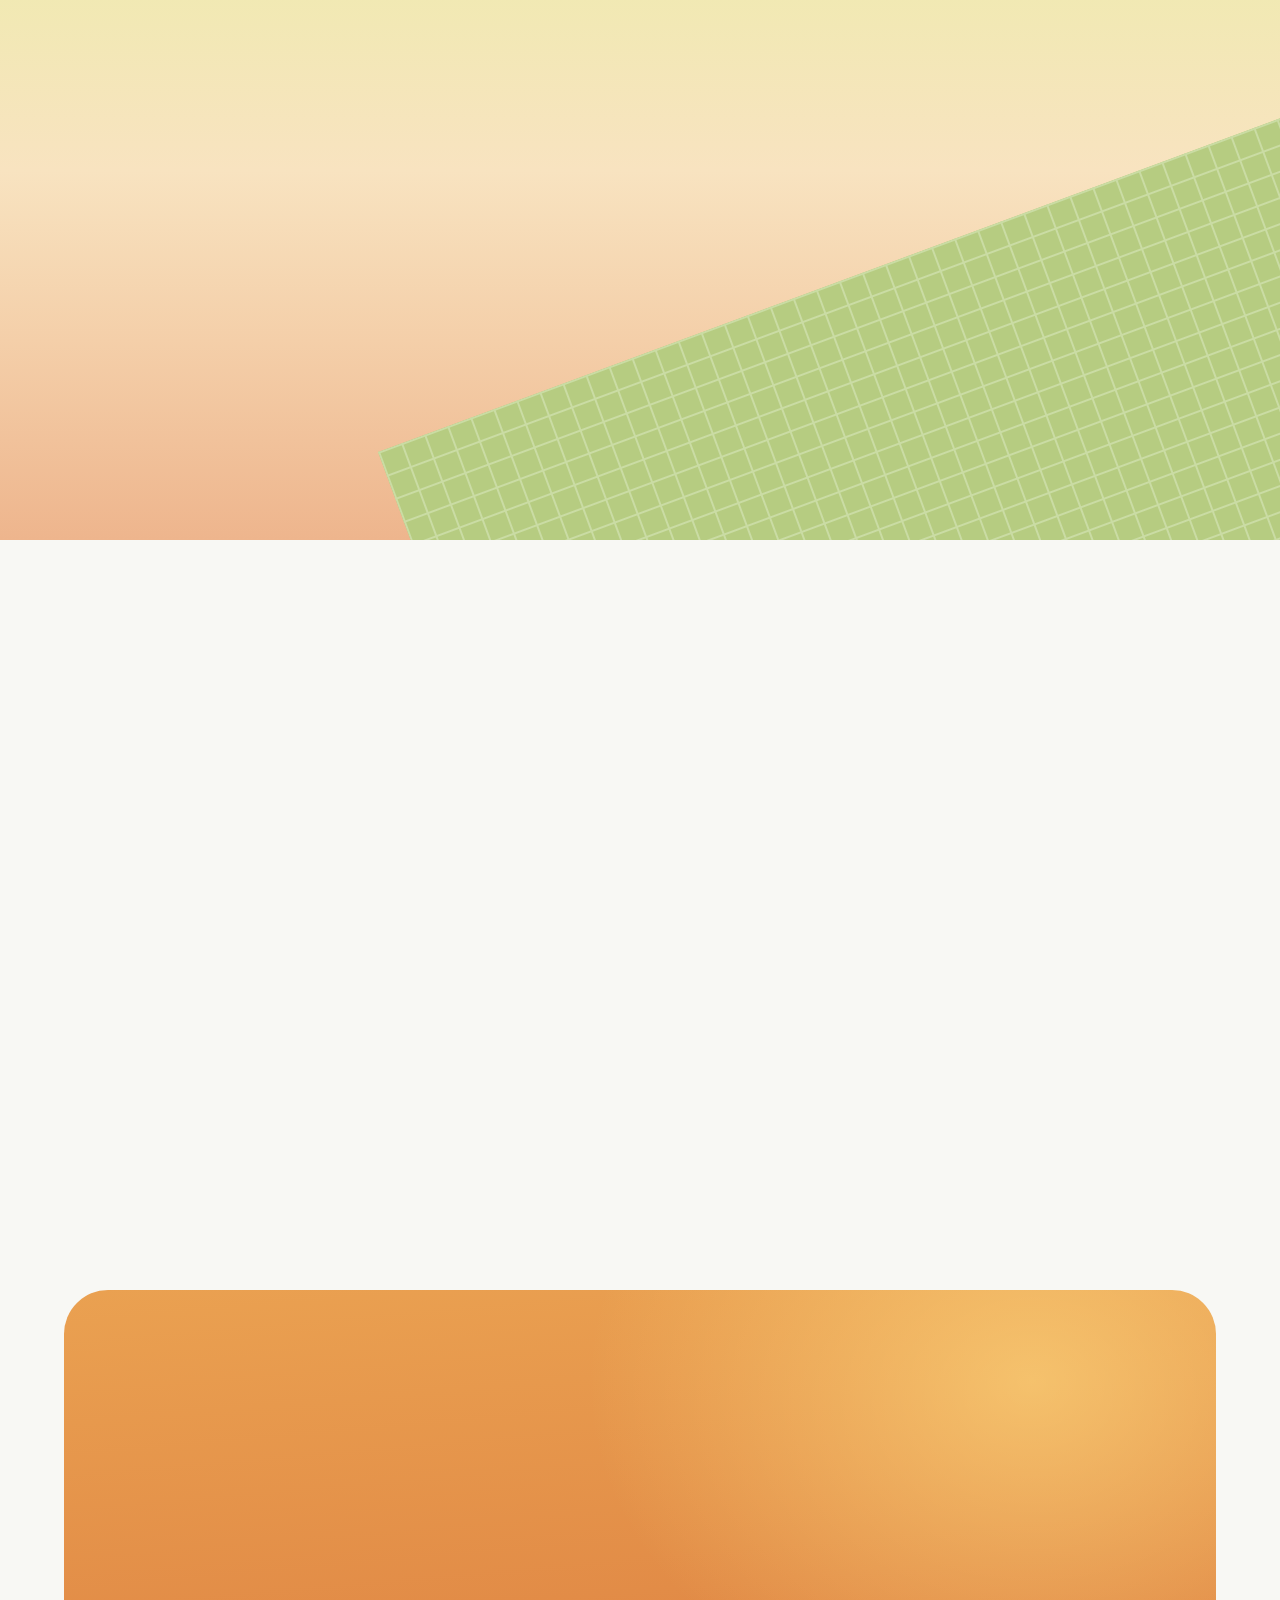
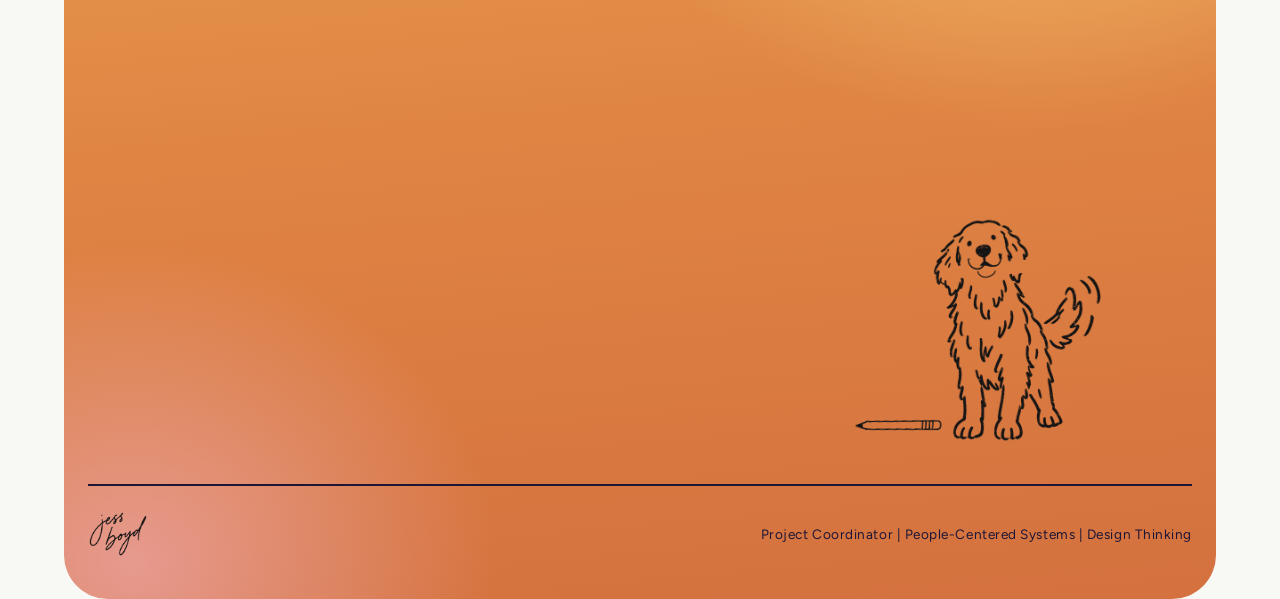
==== commit aab04a6e: "Add the dog diving behind the Projects section, with a handwritten note - Only his back end and tail" ====
--- a/index.html
+++ b/index.html
@@ -155,6 +155,9 @@
        ================================================== -->
   <section class="quote" id="quote" aria-label="The common thread">
     <p class="reveal">I love taking an <span class="dd dd-idea">idea<svg class="mark" viewBox="0 0 168 91" preserveAspectRatio="none" aria-hidden="true" data-draw><path pathLength="1" d="M82 1 C 45 3 4 24 2 63 C 1 85 25 91 62 90 C 108 89 160 71 166 44 C 169 24 140 6 88 6"/></svg></span> and turning it into something that makes an <span class="dd dd-exp">experience<svg class="mark" viewBox="0 0 320 14" preserveAspectRatio="none" aria-hidden="true" data-draw><path pathLength="1" d="M2 9 C 90 2 210 1 318 4"/></svg></span> <span class="dd dd-bet">better<svg class="mark" viewBox="0 0 266 24" preserveAspectRatio="none" aria-hidden="true" data-draw><path pathLength="1" d="M1 21 C 3 15 30 11 100 6 C 150 2 210 -1 265 8"/></svg></span> for someone.</p>
+    <!-- the dog from the hero, diving behind the Projects section "fetching more ideas" (css/quote.css · js/dog-dig.js) -->
+    <div class="dig" aria-hidden="true"><div class="dd-dog"><img class="dd-body" src="assets/img/dog-tail-dig.png" width="720" height="486" loading="lazy" decoding="async" alt=""><img class="dd-tail" src="assets/img/dog-tail-dig.png" width="720" height="486" loading="lazy" decoding="async" alt=""></div></div>
+    <p class="dig-note script">probably<br>finding more<br>good ideas…<svg class="dn-heart" viewBox="0 0 30 28" aria-hidden="true" focusable="false"><path d="M15 25.5 C 5 18 1.5 10.5 6 5.5 C 10 1.5 15 4.5 15 8.5 C 16 3.5 21.5 1.8 25 5.5 C 29.5 10 26 18 15 25.5 Z"/></svg></p>
   </section>
 
   <!-- ==================================================
@@ -291,6 +294,7 @@
 <script src="js/hero.js"></script>
 <script src="js/about.js"></script>
 <script src="js/connect.js"></script>
+<script src="js/dog-dig.js"></script>
 <script src="js/opening.js"></script>
 <script src="js/init.js"></script>
 </body>
--- a/css/quote.css
+++ b/css/quote.css
@@ -4,9 +4,9 @@
    (a circle, and two underlines) that draw in as it scrolls into view.
    Doodles are anchored to their words, so they follow the text as it re-wraps on smaller screens.
    ========================================================== */
-.quote { position: relative; display: grid; place-items: center; min-height: calc(570 * var(--gpx)); padding: clamp(5rem, calc(80 * var(--gpx)), 9rem) 1.25rem;
+.quote { position: relative; display: grid; place-items: center; min-height: calc(570 * var(--gpx)); padding: clamp(5rem, calc(80 * var(--gpx)), 9rem) 1.25rem clamp(9rem, calc(150 * var(--gpx)), 16rem);
   background: linear-gradient(200deg, #EC9D46 0%, #E18E44 40%, #D1763F 100%); }
-.quote p { margin: 0; max-width: 8.8em; text-align: center; text-wrap: balance; color: #fff; font-family: var(--serif); font-weight: 400; font-size: clamp(2.7rem, calc(82.8 * var(--gpx)), 8.8rem); line-height: .84; letter-spacing: -.005em; }
+.quote > p:first-of-type { margin: 0; max-width: 8.8em; text-align: center; text-wrap: balance; color: #fff; font-family: var(--serif); font-weight: 400; font-size: clamp(2.7rem, calc(82.8 * var(--gpx)), 8.8rem); line-height: .84; letter-spacing: -.005em; }
 .dd { position: relative; display: inline-block; }
 .dd .mark { position: absolute; pointer-events: none; overflow: visible; color: #DCD046; }
 .dd .mark path { stroke-width: 4.5; }
@@ -18,5 +18,54 @@
 .dd-bet .mark path { transition-delay: .4s; }
 
 @media (max-width: 720px) {
-  .quote p { font-size: clamp(2.6rem, 11.5vw, 4.4rem); line-height: .9; }
+  .quote { padding-bottom: 8.6rem; }
+  .quote p:first-of-type { font-size: clamp(2.6rem, 11.5vw, 4.4rem); line-height: .9; }
 }
+
+/* ==========================================================
+   THE DOG DIGGING BEHIND PROJECTS
+   Only his back end and tail show above the bottom edge of this section; the rest of him is "behind" the Projects
+   section. The tail is the same image clipped to the tail and its motion lines, rotated from where it joins his back.
+   js/dog-dig.js adds .play when he scrolls into view (rise -> wag -> settle) and .idle for an occasional small wag.
+   Image is 720 x 486. Tail joint (the pivot) is at 58% / 68%.
+   ========================================================== */
+.quote { --dd-w: clamp(180px, 26vw, 400px); }   /* the dog's width, shared with the note beside him */
+.dig { position: absolute; z-index: 1; bottom: 0; left: 37.5%; width: var(--dd-w); aspect-ratio: 720 / 486; pointer-events: none;
+  clip-path: inset(-60% -40% 0 -40%); }   /* the bottom edge of the section is the cut; everything above and beside is free to swing */
+.dd-dog { position: absolute; inset: 0; transform: translateY(16%); }
+.dd-dog img { position: absolute; inset: 0; width: 100%; height: 100%; display: block; user-select: none; -webkit-user-drag: none; }
+.dd-body { clip-path: polygon(0 0, 48.6% 0, 48.6% 59.7%, 50% 63%, 54.4% 67.1%, 59.7% 72.4%, 66.7% 76.5%, 75.7% 79.2%, 100% 79.2%, 100% 100%, 0 100%); }
+.dd-tail { clip-path: polygon(48.6% 0, 100% 0, 100% 79.2%, 75.7% 79.2%, 66.7% 76.5%, 59.7% 72.4%, 54.4% 67.1%, 50% 63%, 48.6% 59.7%); transform-origin: 58% 68%; }
+
+/* before he scrolls into view he is entirely behind the Projects section */
+.js .dig:not(.play):not(.done) .dd-dog { transform: translateY(100%); }
+.dig.play .dd-dog { animation: dd-in 3.6s both; }
+.dig.play .dd-tail { animation: dd-wag 1.7s .95s both; }
+.dig.idle .dd-tail { animation: dd-wag-small .9s both; }
+@keyframes dd-in {
+  0%   { transform: translateY(100%); animation-timing-function: cubic-bezier(.2,.8,.3,1.1); }
+  26%  { transform: translateY(6%); }
+  73%  { transform: translateY(6%); animation-timing-function: ease-in-out; }
+  100% { transform: translateY(16%); }
+}
+/* uneven on purpose: it should feel drawn, not mechanical */
+@keyframes dd-wag {
+  0% { transform: rotate(0); } 10% { transform: rotate(-9deg); } 22% { transform: rotate(7deg); } 34% { transform: rotate(-8deg); }
+  47% { transform: rotate(9deg); } 60% { transform: rotate(-6deg); } 74% { transform: rotate(6deg); } 88% { transform: rotate(-3deg); } 100% { transform: rotate(0); }
+}
+@keyframes dd-wag-small { 0% { transform: rotate(0); } 25% { transform: rotate(-5deg); } 55% { transform: rotate(5deg); } 80% { transform: rotate(-2.5deg); } 100% { transform: rotate(0); } }
+
+/* the handwritten note beside him (real text; writes itself in once he is up) */
+.dig-note { position: absolute; z-index: 1; left: 70%; bottom: calc(var(--dd-w) * .1); margin: 0; rotate: -14deg; color: #1a1a1a; font-size: max(1.05rem, calc(21 * var(--gpx))); line-height: 1.22; text-align: left; }
+.dig-note .dn-heart { display: block; width: 1.25em; margin: .3em 0 0 3.1em; overflow: visible; }
+.dig-note .dn-heart path { fill: none; stroke: #1a1a1a; stroke-width: 2.4; stroke-linecap: round; stroke-linejoin: round; }
+
+@media (max-width: 720px) {
+  .quote { --dd-w: clamp(130px, 38vw, 200px); }
+  .dig { left: 7%; }
+  .dig-note { left: 50%; bottom: 1.2rem; font-size: 1.05rem; }
+}
+@media (prefers-reduced-motion: reduce) {
+  .dd-dog, .js .dig:not(.play):not(.done) .dd-dog { transform: translateY(16%) !important; animation: none !important; }
+  .dd-tail { animation: none !important; }
+}
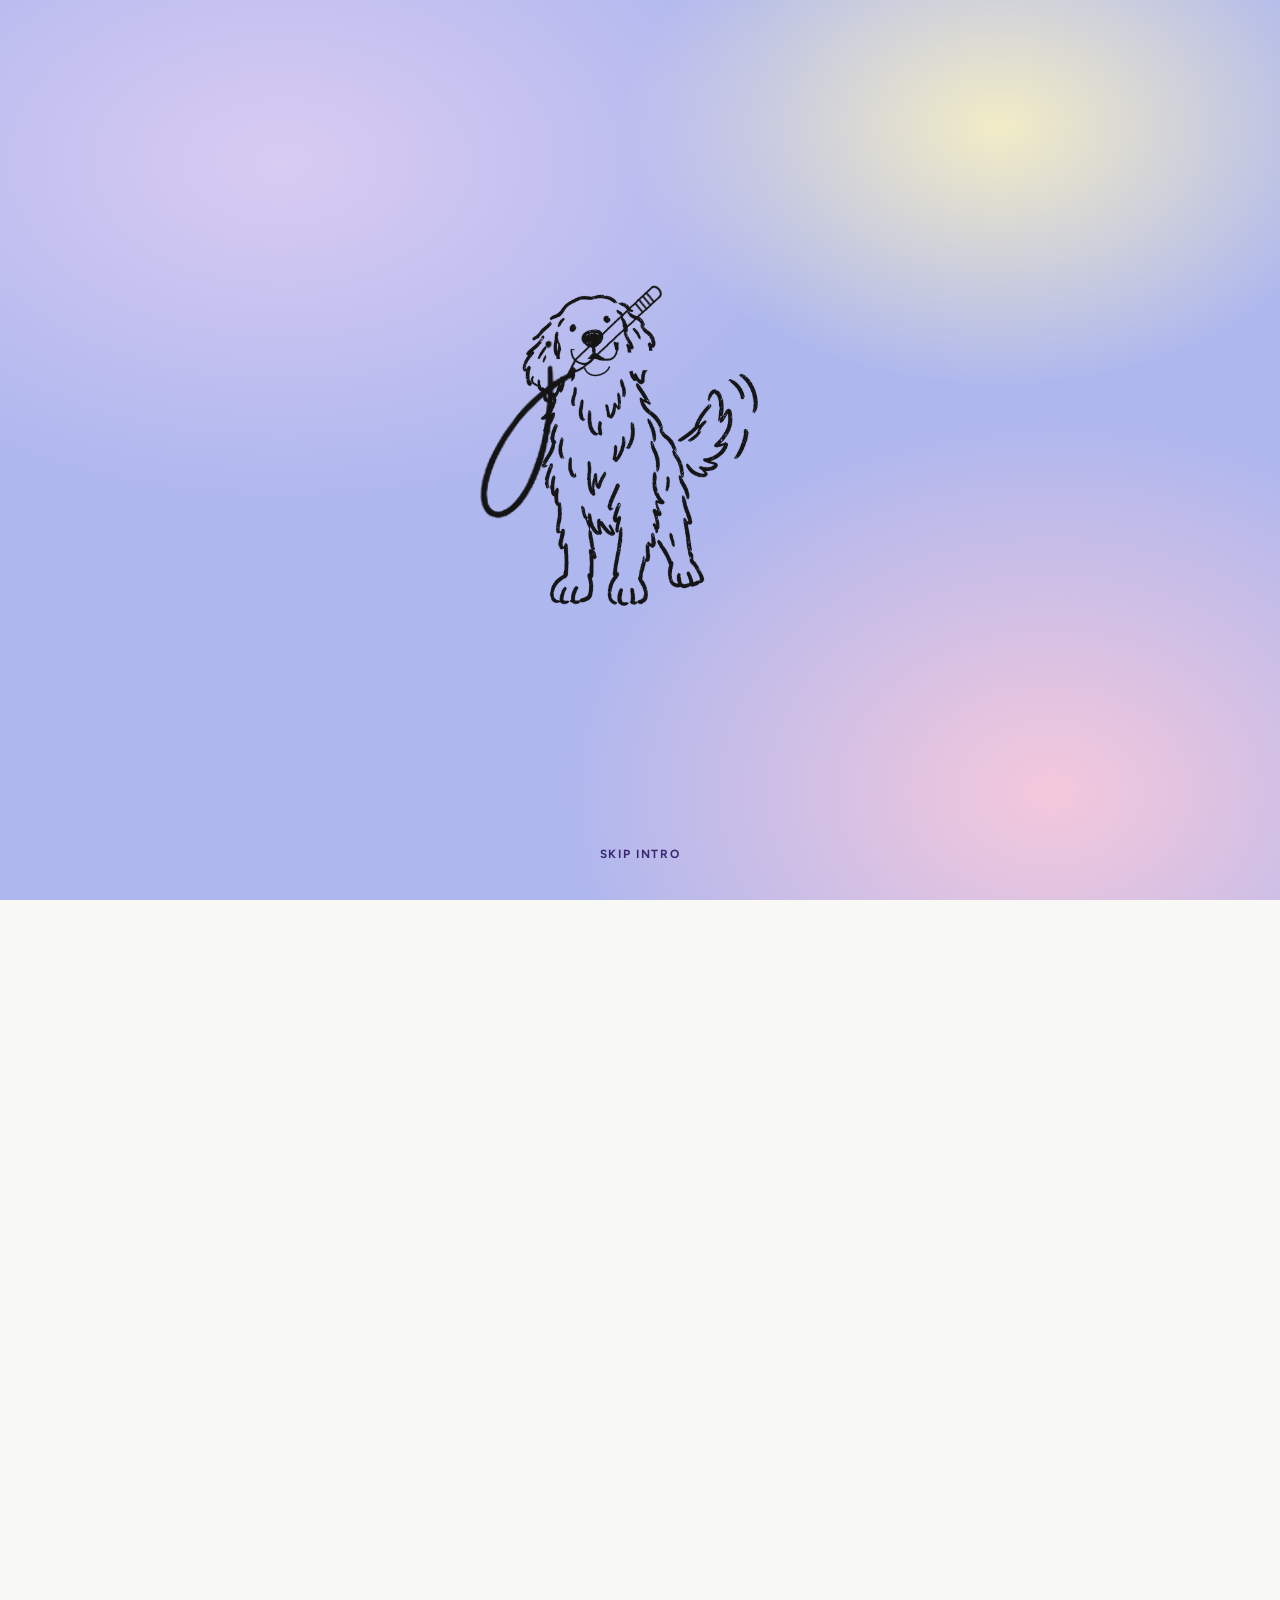
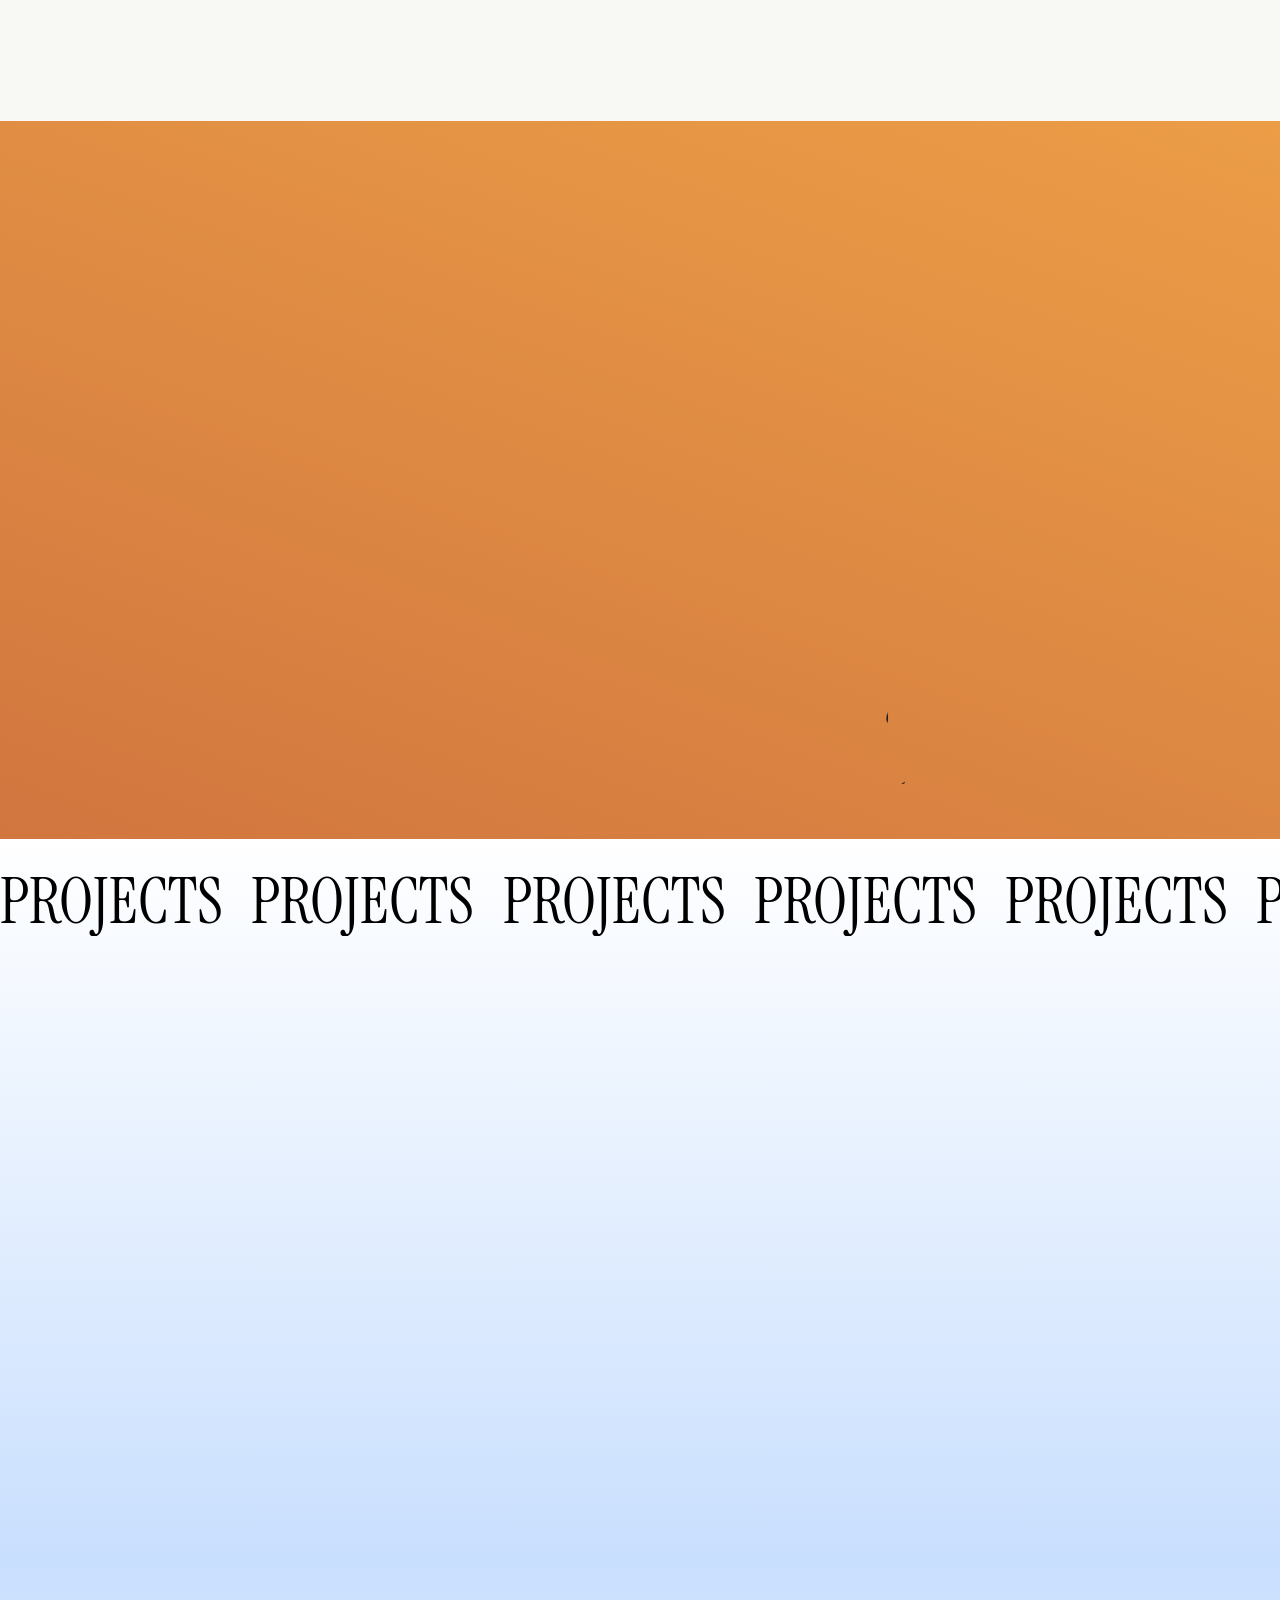
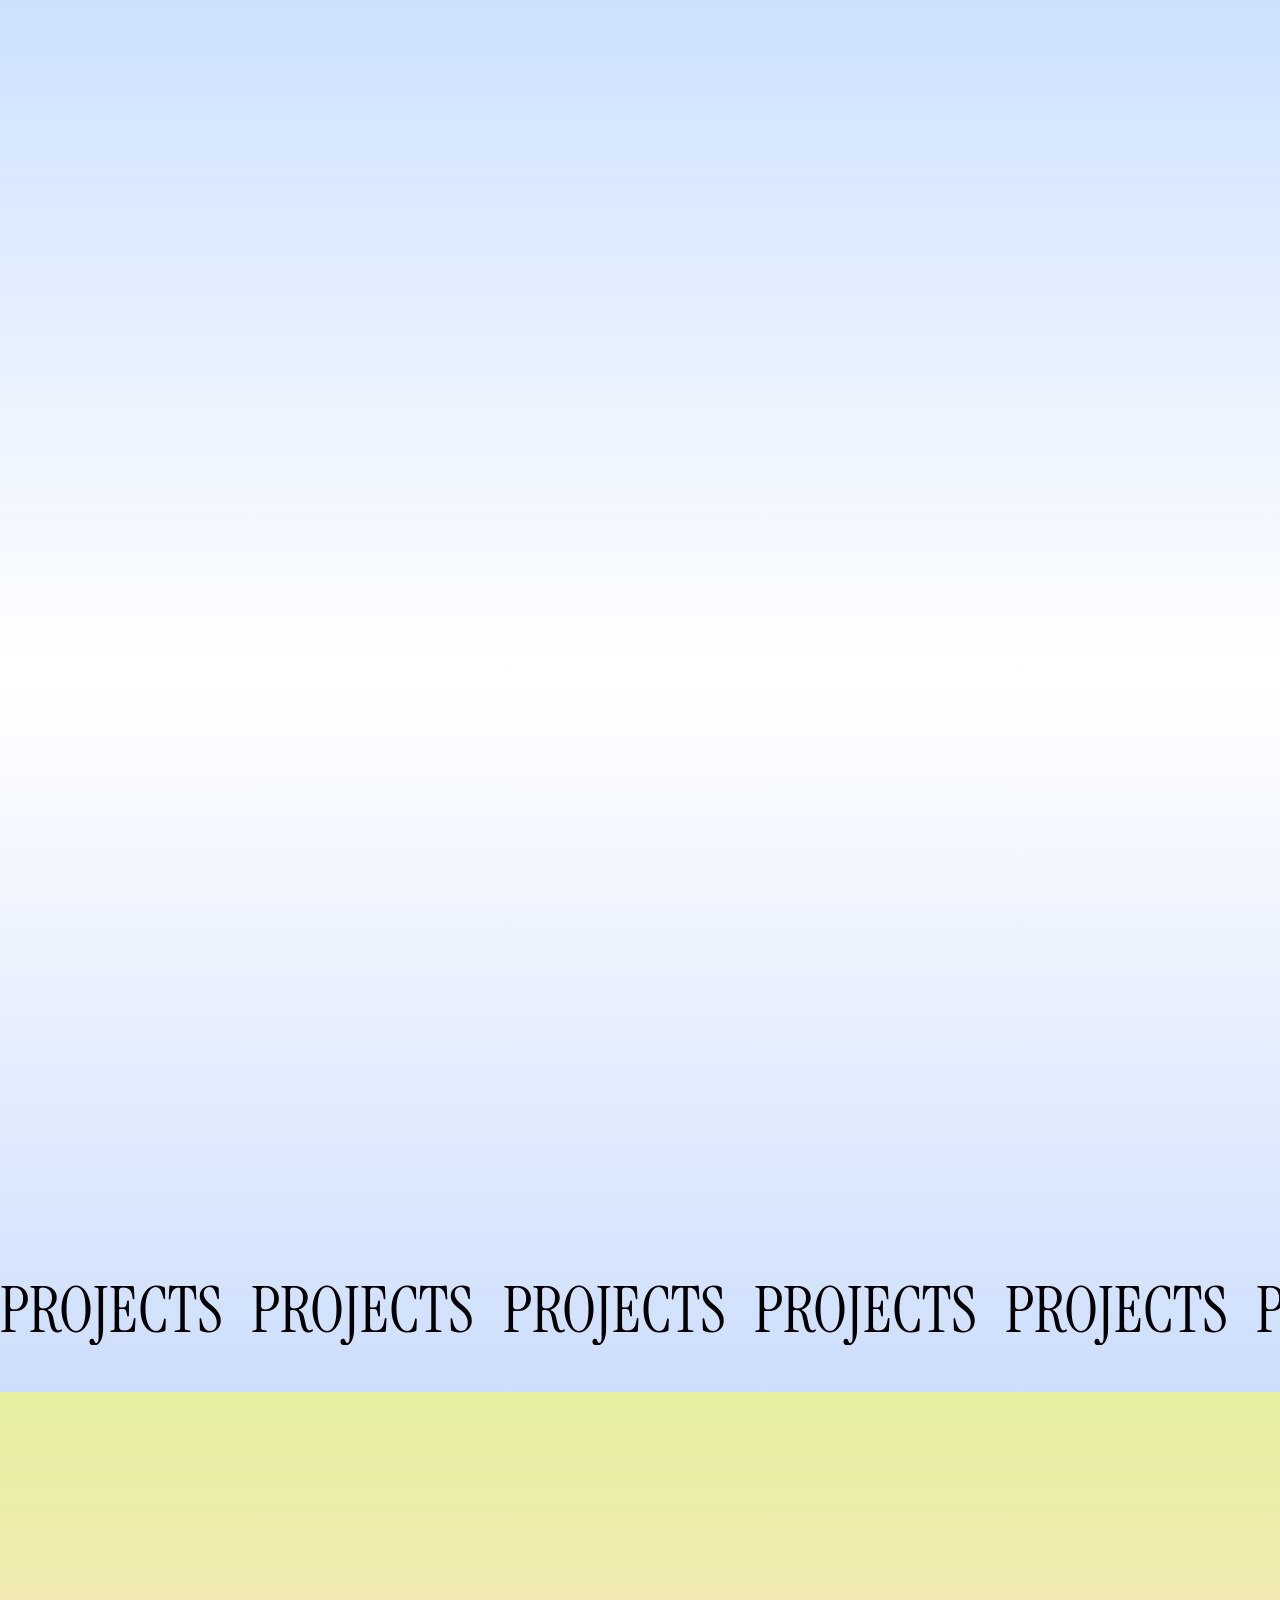
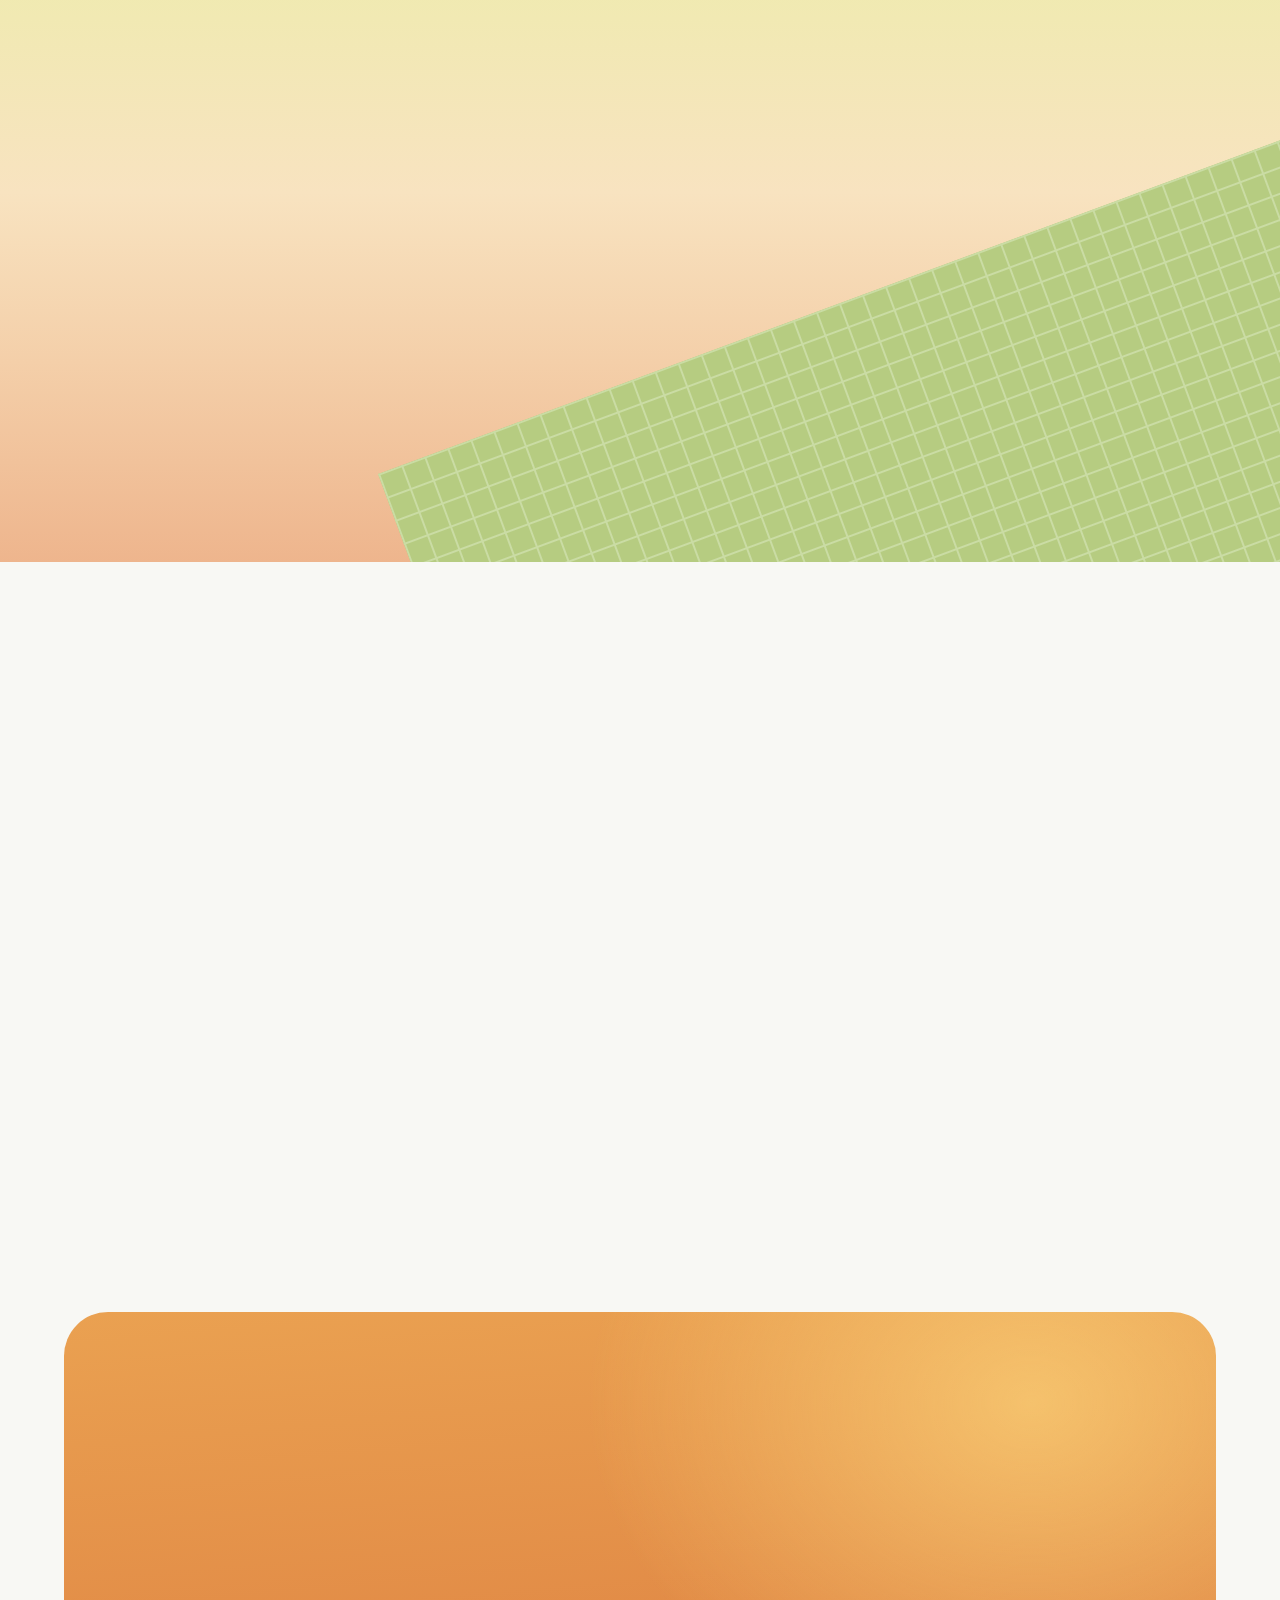
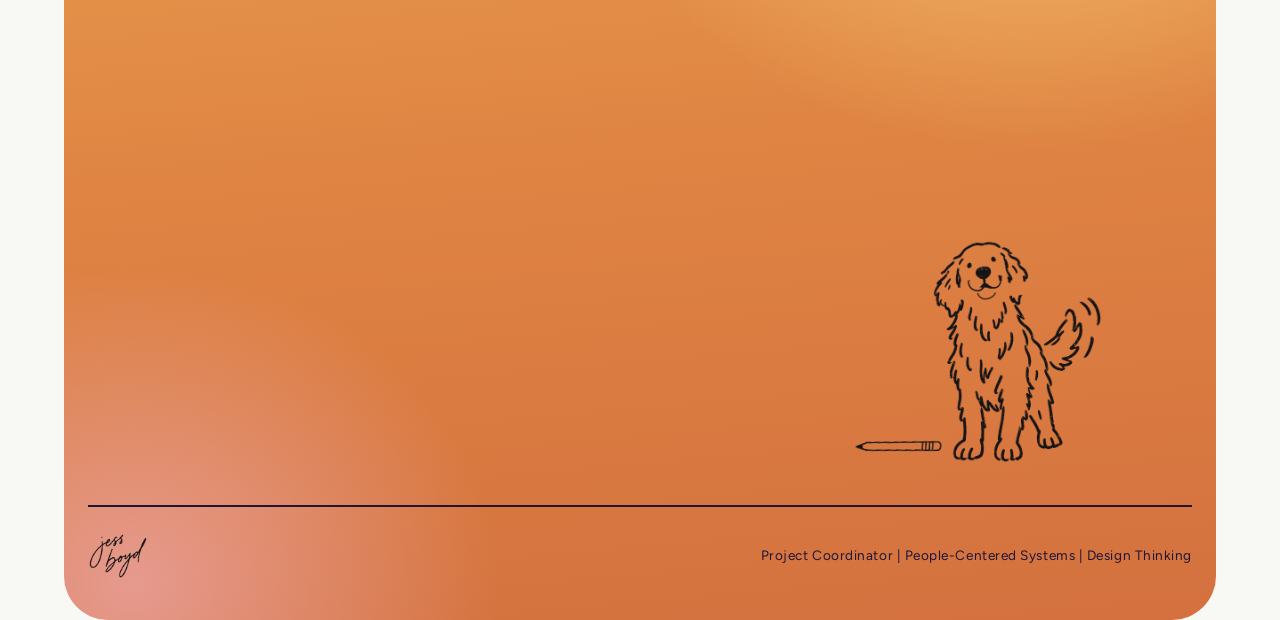
==== commit bcff620b: "Creative Outlet: spell it 'printmaking' Co-Authored-By: Claude Sonnet 5 <noreply@anthropic.com>" ====
--- a/index.html
+++ b/index.html
@@ -139,7 +139,7 @@
         <div><dt>Home</dt><dd>Louisiana roots → Northwest Arkansas</dd></div>
         <div><dt>Fun Fact</dt><dd>I really enjoy thriller and true crime podcasts.</dd></div>
         <div><dt>Current Work</dt><dd>Project Coordinator, Milestone Leadership<br>Exploring Product Innovation at the University of Arkansas</dd></div>
-        <div><dt>Creative Outlet</dt><dd>Photography, kayaking, print making, &amp; more</dd></div>
+        <div><dt>Creative Outlet</dt><dd>Photography, kayaking, printmaking, &amp; more</dd></div>
       </dl>
       <div class="cluster reveal" id="cluster" style="--d:3">
         <figure class="pol portrait"><img src="assets/img/photo-portrait.jpg" width="960" height="960" loading="lazy" decoding="async" data-a="portrait" alt="Jess smiling outdoors in a teal top, with green trees blurred behind"><figcaption>jess</figcaption></figure>
--- a/css/about.css
+++ b/css/about.css
@@ -7,7 +7,7 @@
    Below that it stacks: text first, then the photo cluster, which scales with its own width.
    ========================================================== */
 .about { position: relative; padding: 0; background: var(--cream); }
-.about-in { position: relative; width: min(100%, 1600px); margin-inline: auto; padding: clamp(3.5rem, calc(50 * var(--gpx)), 5.5rem) 1.5rem 4rem; }
+.about-in { position: relative; width: min(100%, 1600px); margin-inline: auto; padding: clamp(4.25rem, calc(62 * var(--gpx)), 6.25rem) 1.5rem 4rem; }
 .about h2 { margin: 0; font-family: var(--serif); font-weight: 400; font-size: clamp(2.2rem, 8.6vw, 5rem); line-height: .78; letter-spacing: -.005em; color: var(--lilac); }
 .atext { margin-top: 1.6rem; }
 .atext p { margin: 0; color: #000; font-size: 1.0625rem; line-height: 1.5; max-width: 36rem; }
@@ -35,13 +35,13 @@
 .pol.dogs figcaption { position: absolute; left: 0; right: 0; top: calc(100% + 3 * var(--px)); font-size: calc(17 * var(--px)); }
 
 @media (min-width: 1000px) {
-  .about-in { min-height: calc(571 * var(--gpx)); padding: calc(19 * var(--gpx)) 0 calc(48 * var(--gpx)) calc(54 * var(--gpx)); }
+  .about-in { min-height: calc(588 * var(--gpx)); padding: calc(36 * var(--gpx)) 0 calc(48 * var(--gpx)) calc(54 * var(--gpx)); }
   .about h2 { font-size: calc(75 * var(--gpx)); }
   .atext { margin-top: calc(22 * var(--gpx)); width: calc(408 * var(--gpx)); }
   .atext p { font-size: max(.9375rem, calc(15 * var(--gpx))); line-height: 1.25; max-width: none; }
   .facts { margin-top: calc(24 * var(--gpx)); width: calc(400 * var(--gpx)); gap: calc(15 * var(--gpx)); }
   .facts dd { margin-top: calc(1 * var(--gpx)); font-size: max(.9375rem, calc(14.2 * var(--gpx))); line-height: 1.2; }
-  .cluster { position: absolute; left: calc(452 * var(--gpx)); top: calc(106 * var(--gpx)); width: calc(535 * var(--gpx)); margin: 0; }
+  .cluster { position: absolute; left: calc(452 * var(--gpx)); top: calc(123 * var(--gpx)); width: calc(535 * var(--gpx)); margin: 0; }
 }
 @media (prefers-reduced-motion: reduce) {
   .pol { transition: none; }
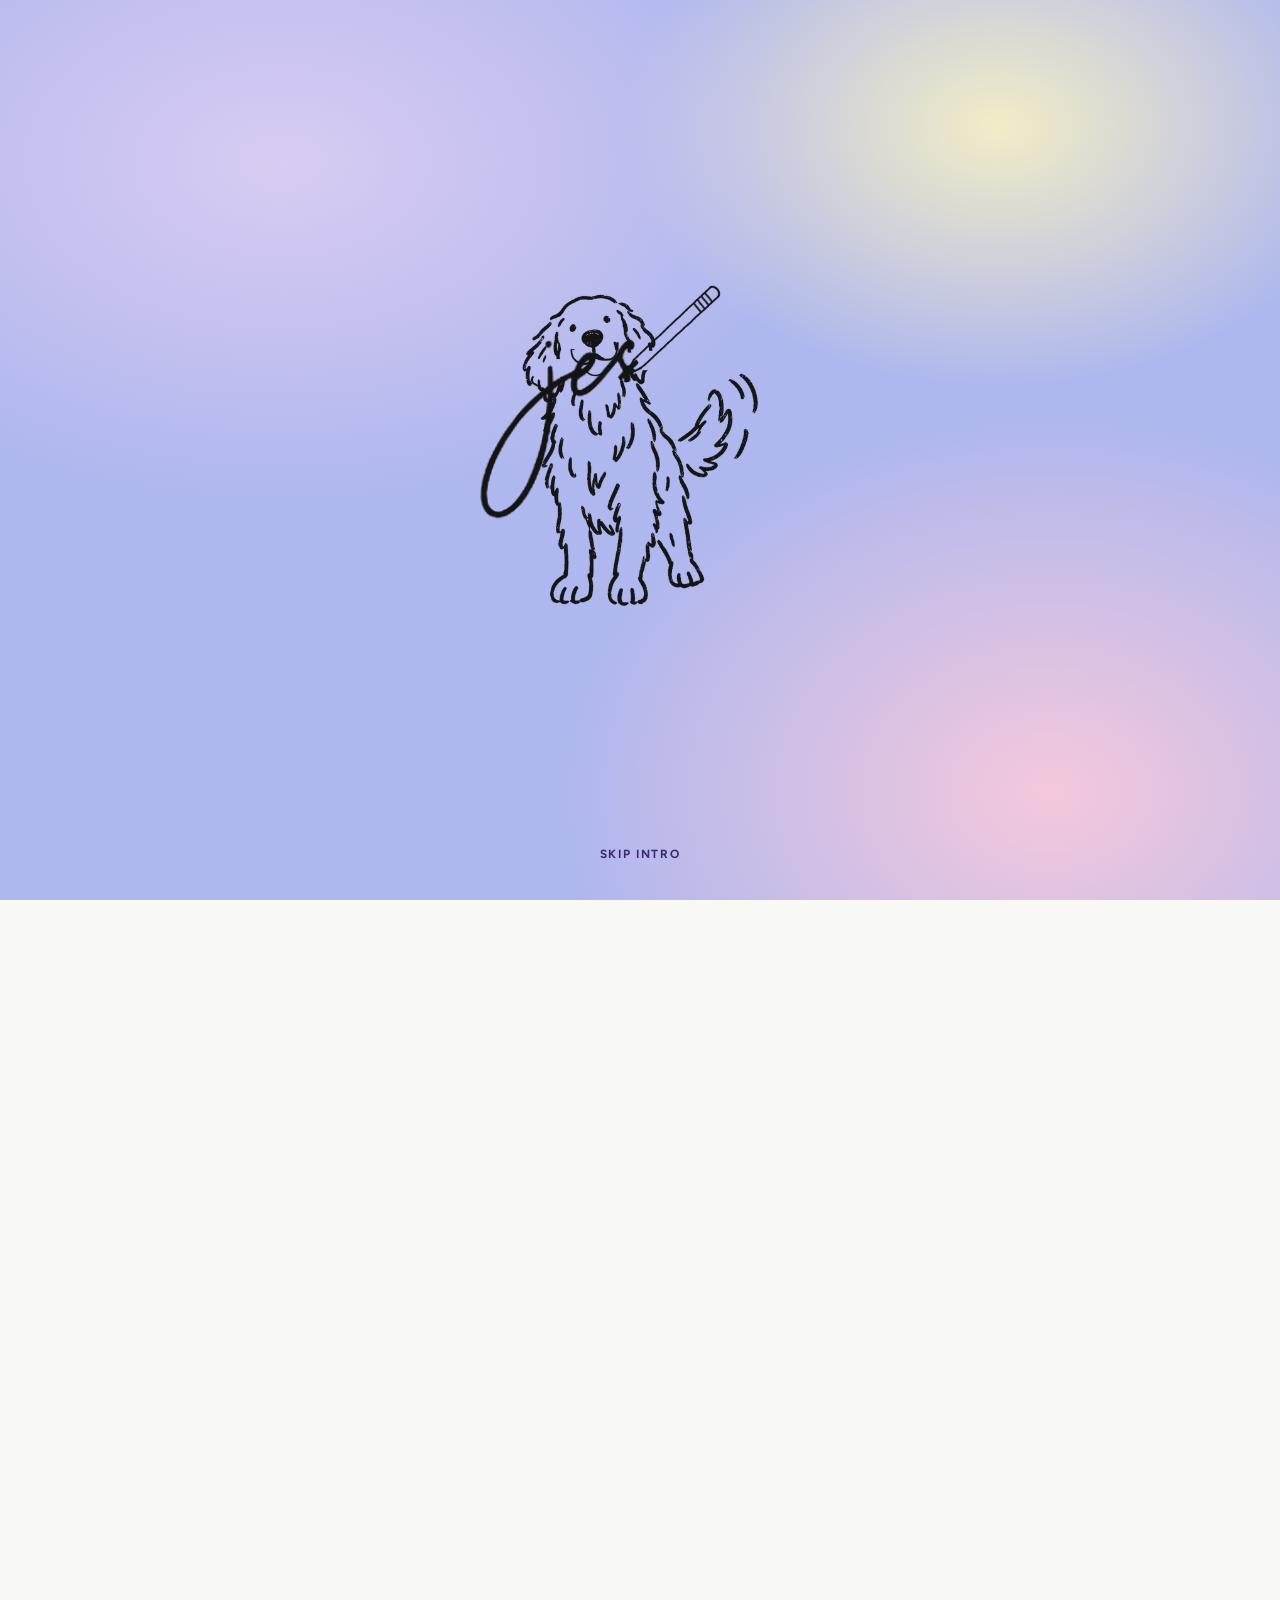
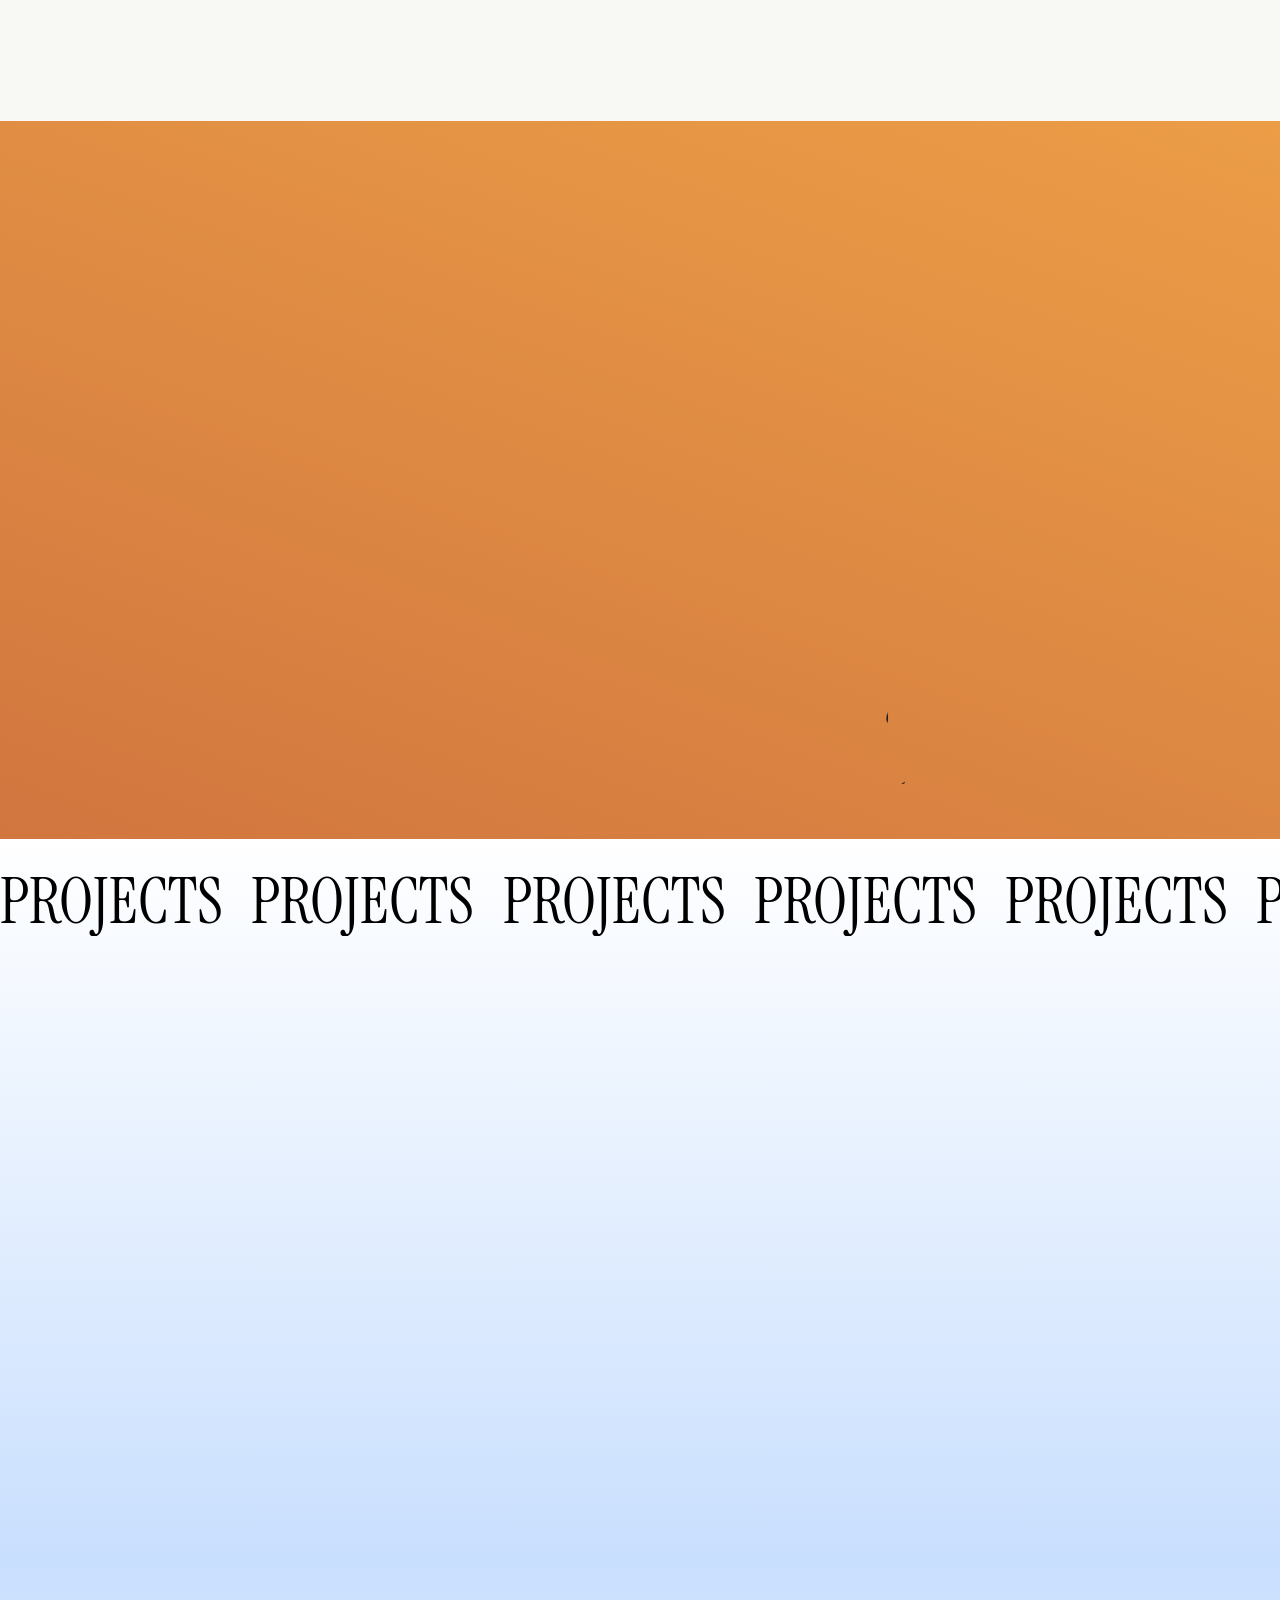
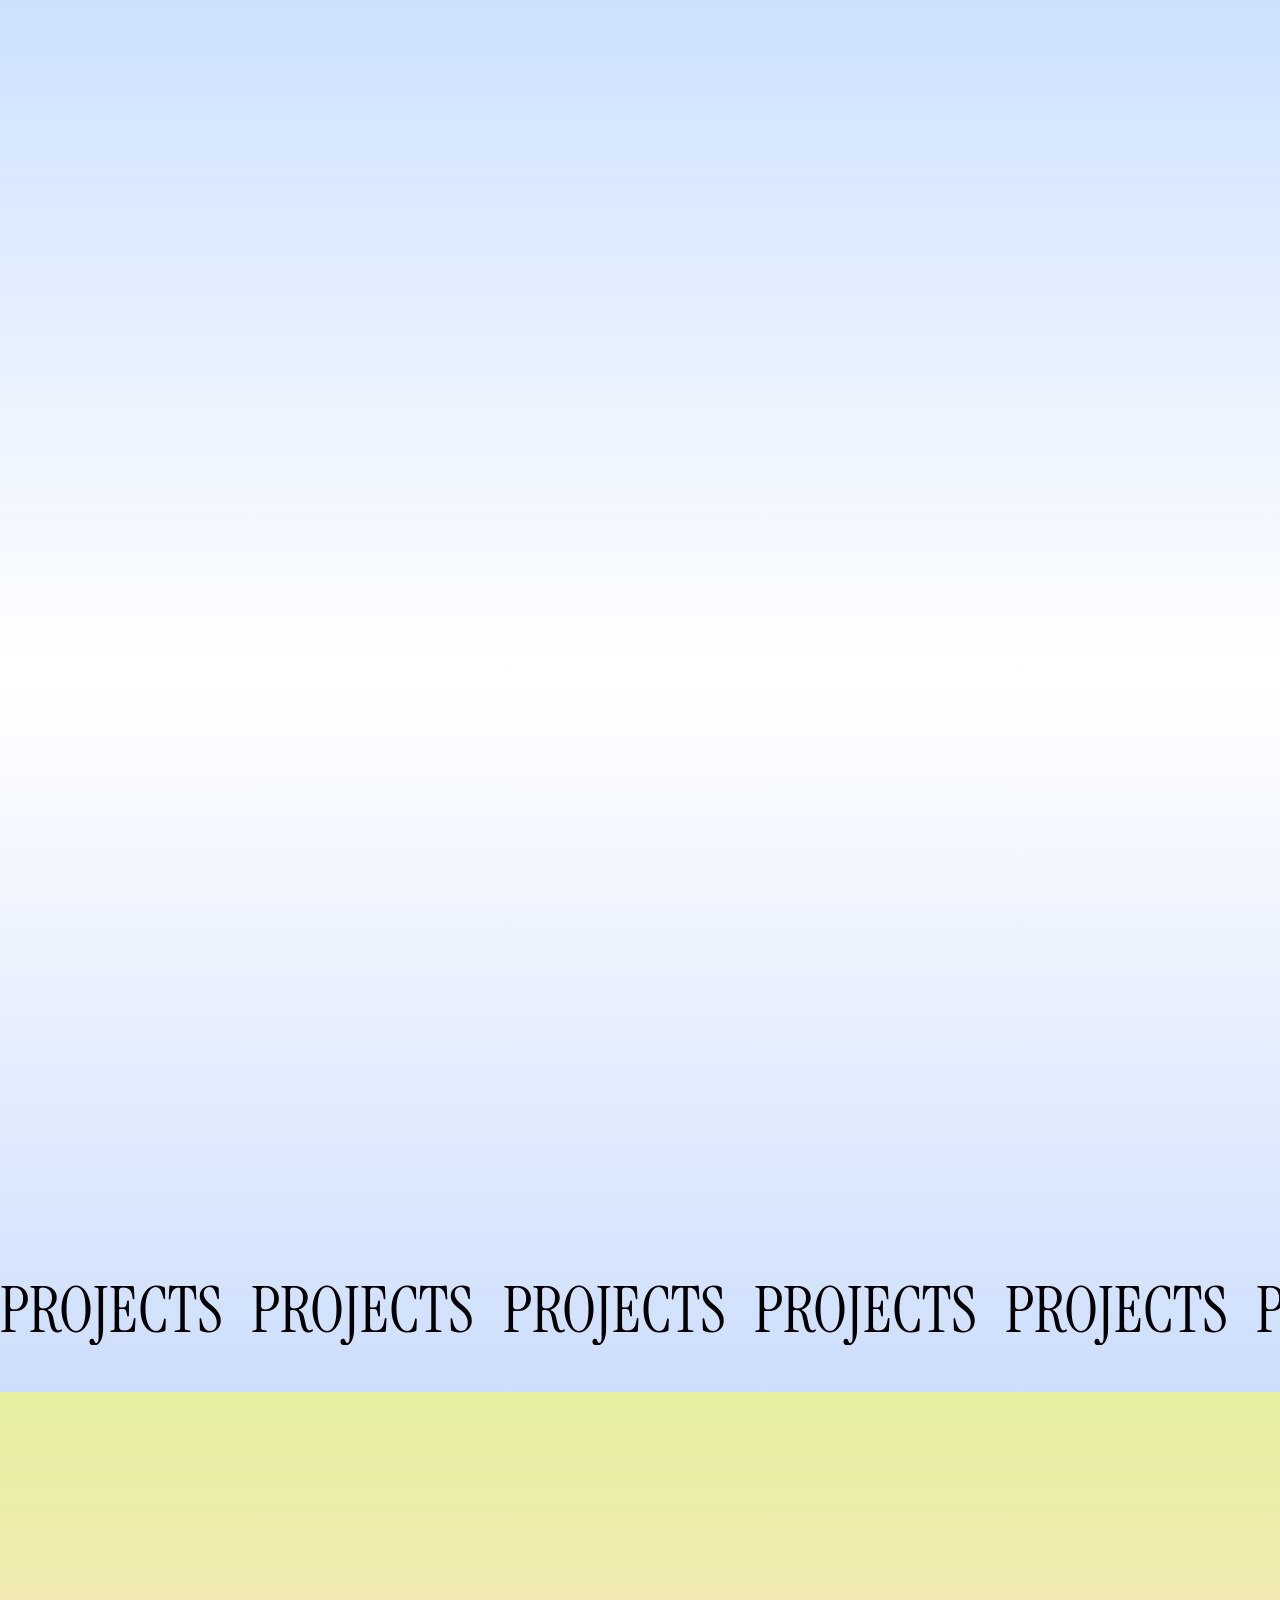
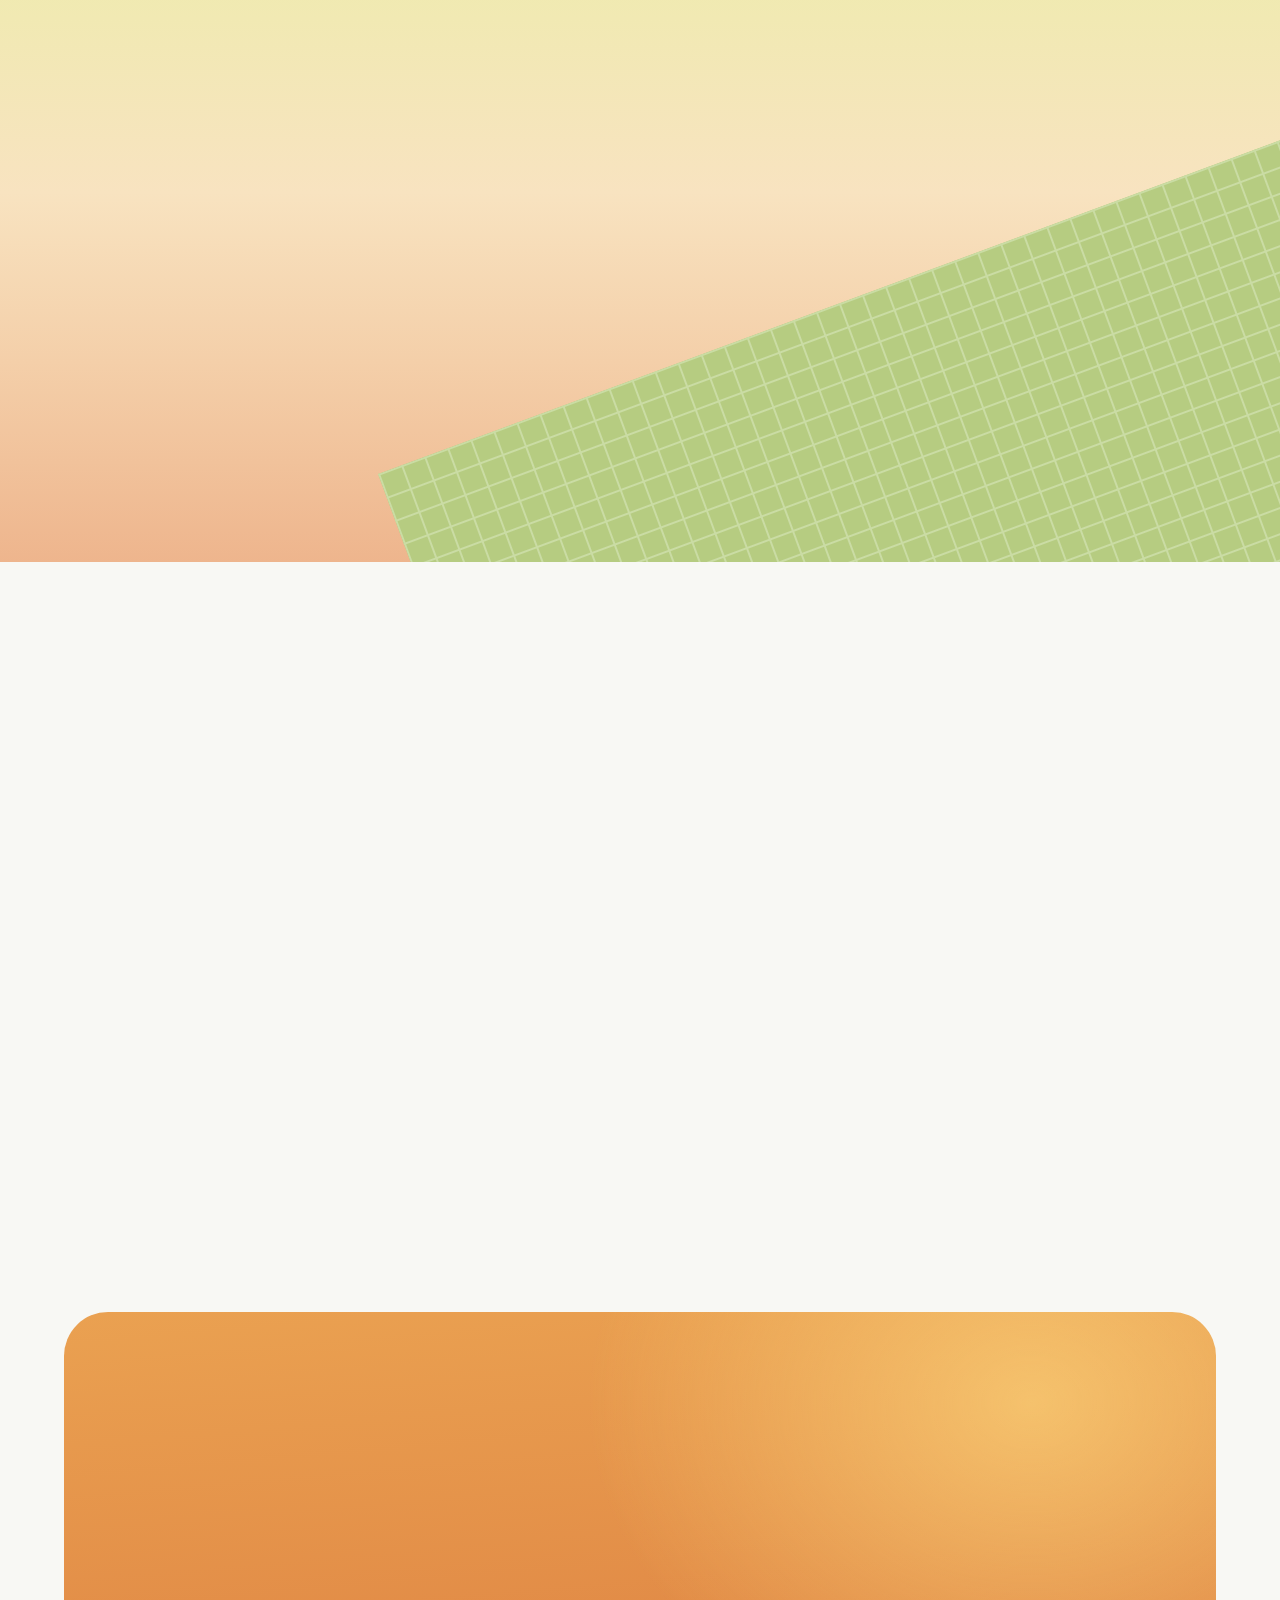
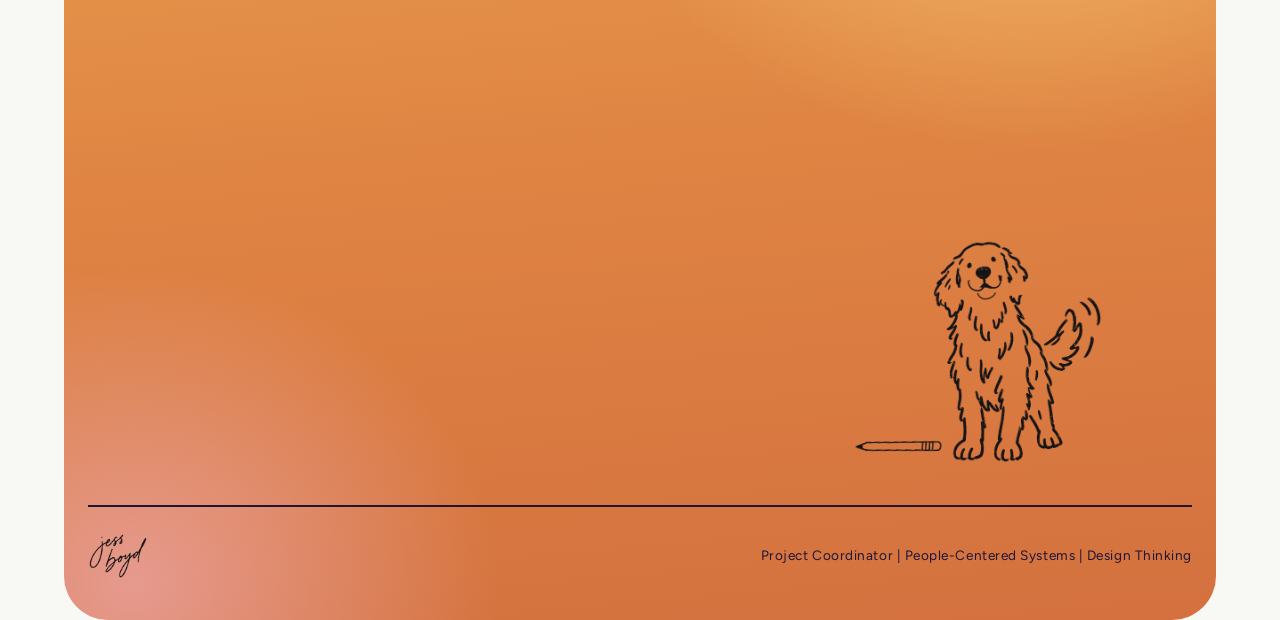
==== commit 8a20bfe4: "Add a link-share preview image Purple hero background, the hero headline, and the hand-drawn dog (th" ====
--- a/index.html
+++ b/index.html
@@ -11,10 +11,16 @@
 <meta property="og:title" content="Jess Boyd — Project Coordinator &amp; Product Innovation Student">
 <meta property="og:description" content="Jess Boyd: project coordinator with a design and photography background, studying product innovation at the University of Arkansas.">
 <meta property="og:site_name" content="Jess Boyd">
-<meta name="twitter:card" content="summary">
+<meta property="og:url" content="https://jessboydd.github.io/">
+<meta property="og:image" content="https://jessboydd.github.io/assets/img/og-image.jpg">
+<meta property="og:image:width" content="1200">
+<meta property="og:image:height" content="630">
+<meta property="og:image:alt" content="Jess Boyd, with the hand-drawn golden retriever from the site, on a purple background">
+<meta name="twitter:card" content="summary_large_image">
 <meta name="twitter:title" content="Jess Boyd — Project Coordinator &amp; Product Innovation Student">
 <meta name="twitter:description" content="Jess Boyd: project coordinator with a design and photography background, studying product innovation at the University of Arkansas.">
-<!-- Once the site has its final address, also add: <link rel="canonical" href="https://…/">, og:url, and og:image (an absolute URL to a 1200x630 image). -->
+<meta name="twitter:image" content="https://jessboydd.github.io/assets/img/og-image.jpg">
+<link rel="canonical" href="https://jessboydd.github.io/">
 <script>
 (function () {
   var d = document.documentElement; d.classList.add('js');
